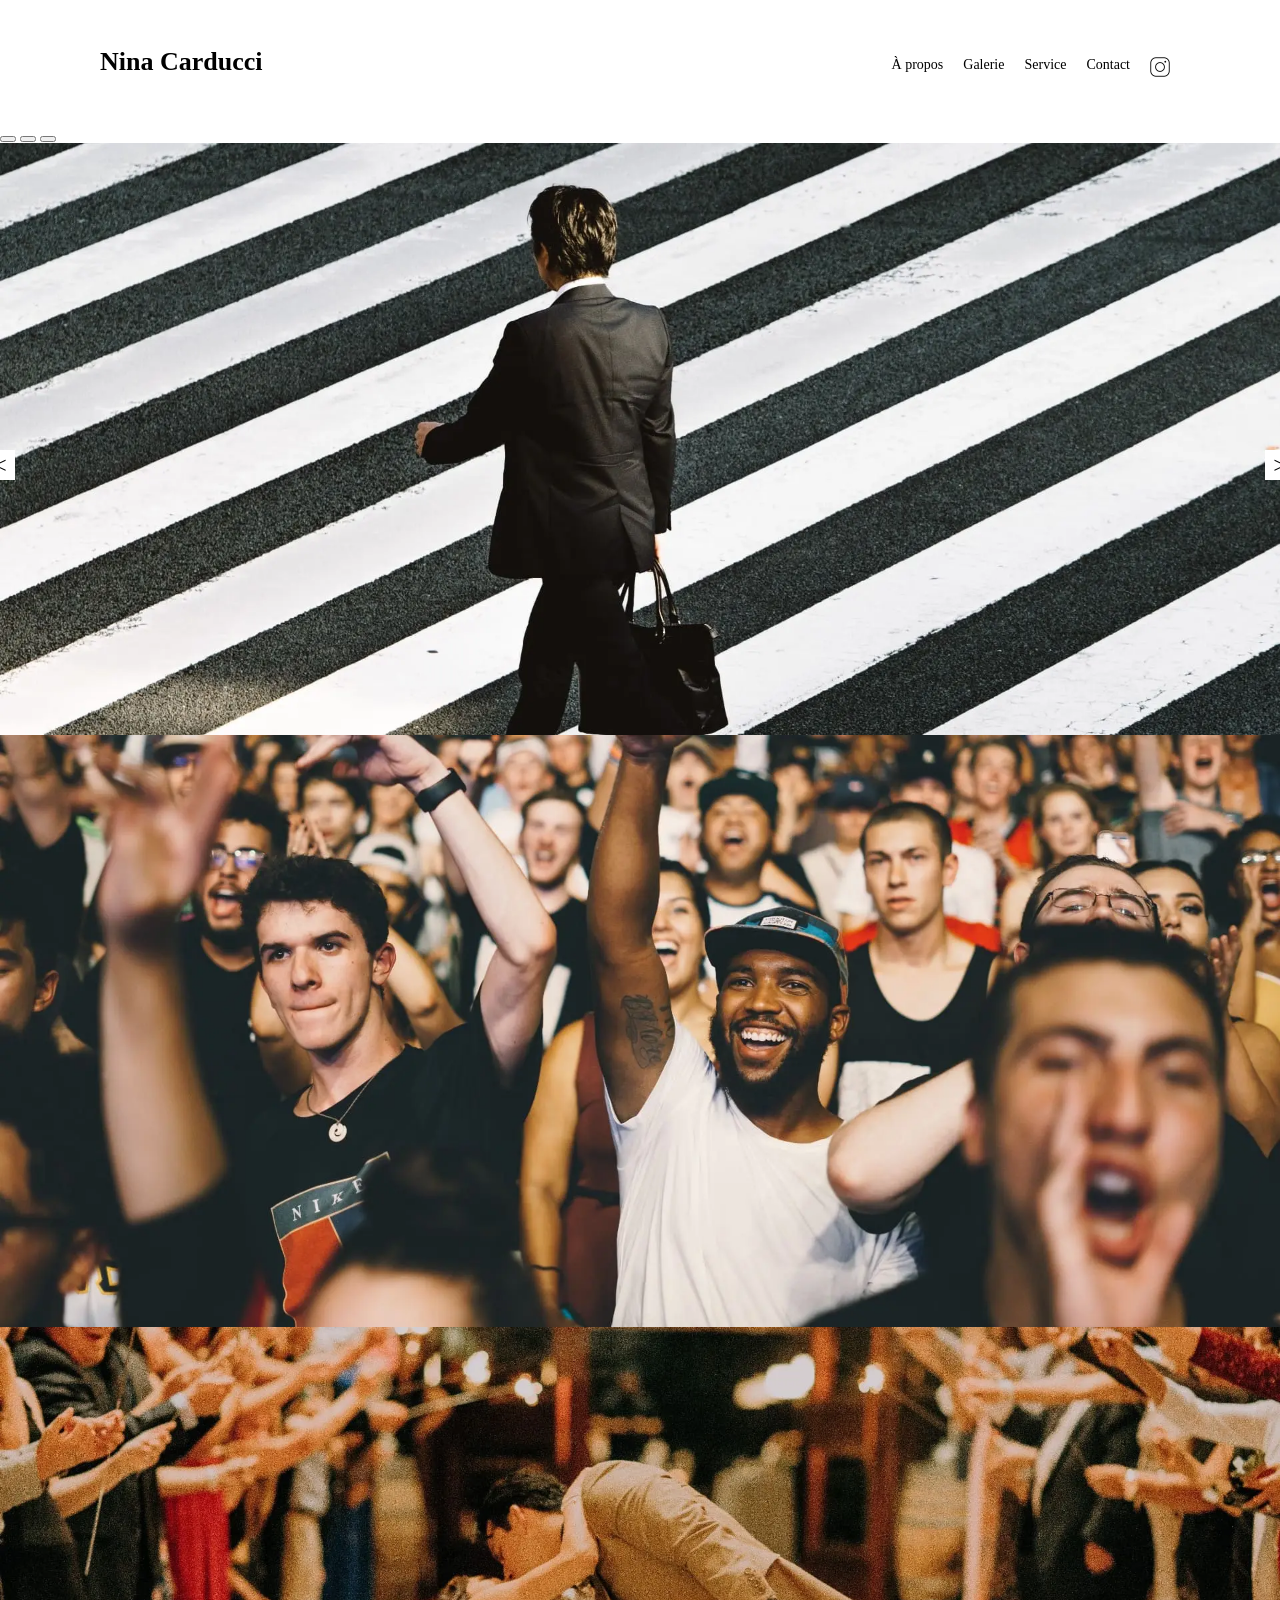
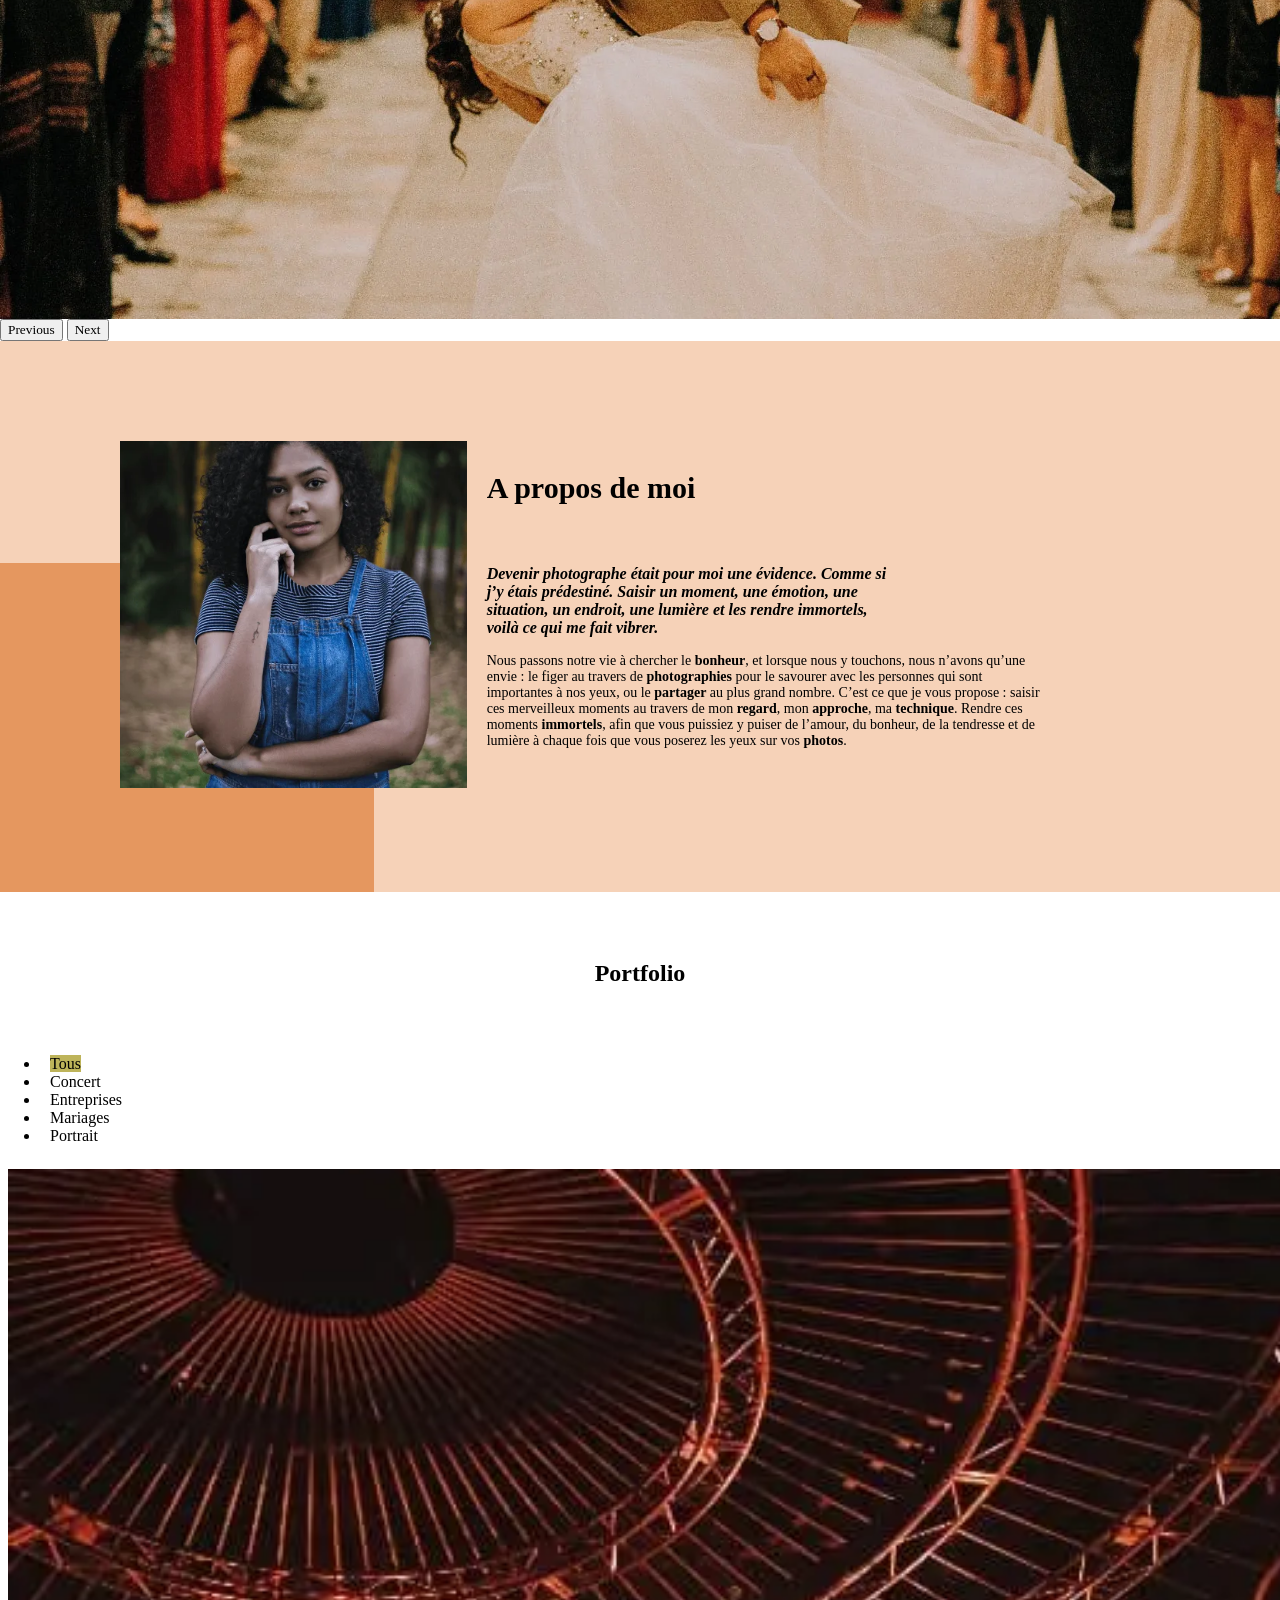
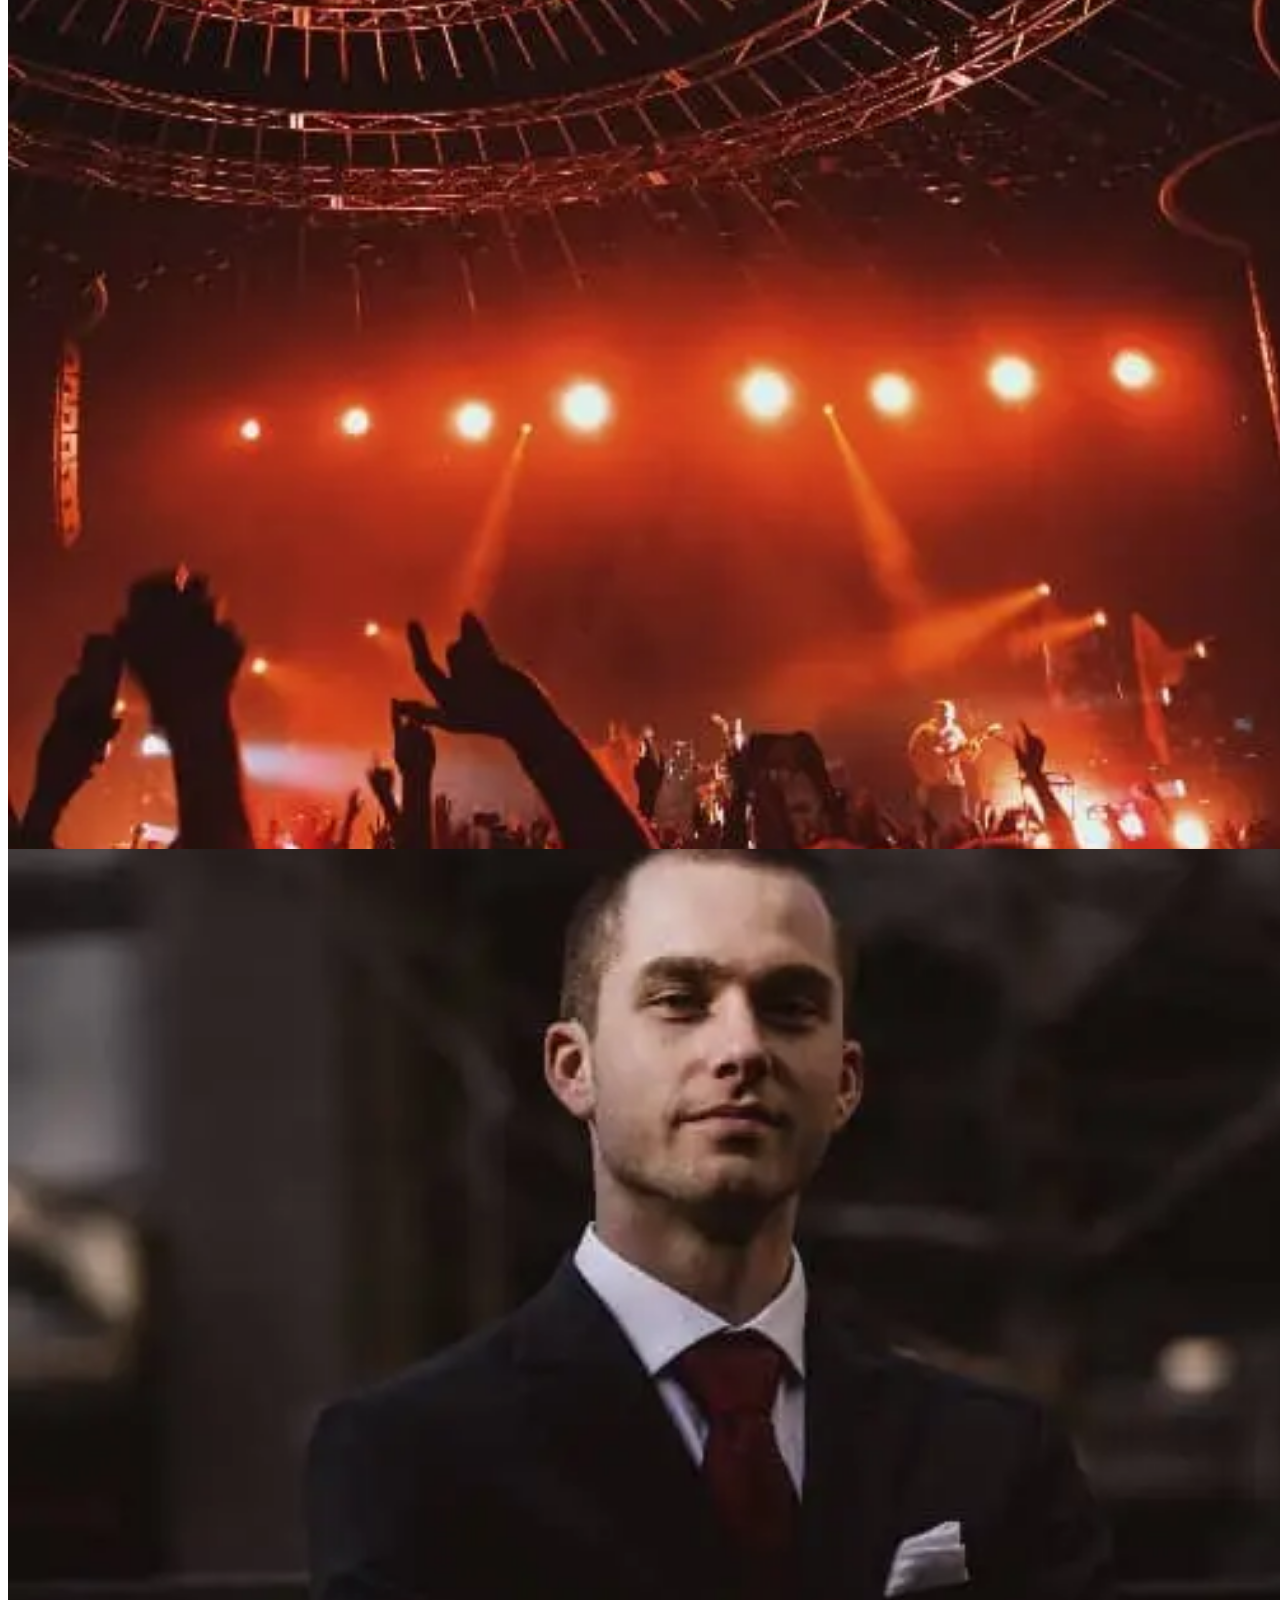
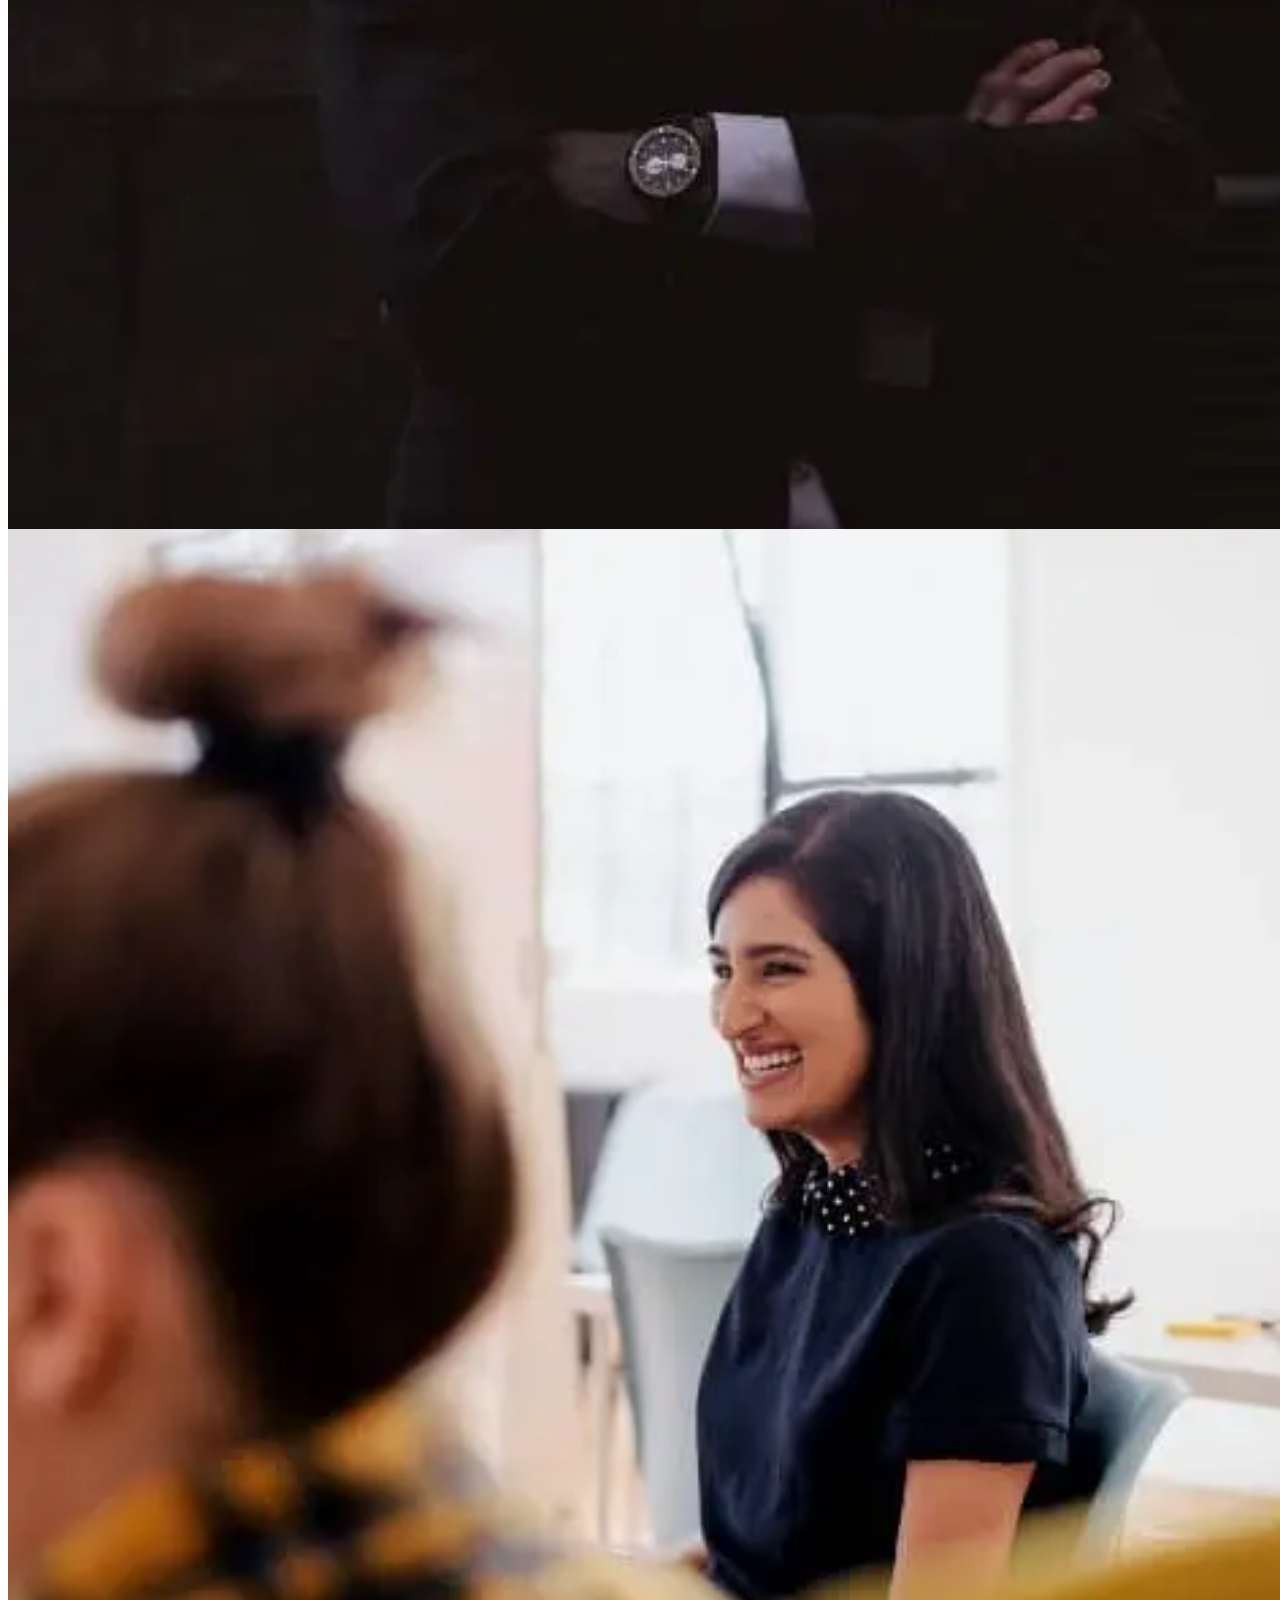
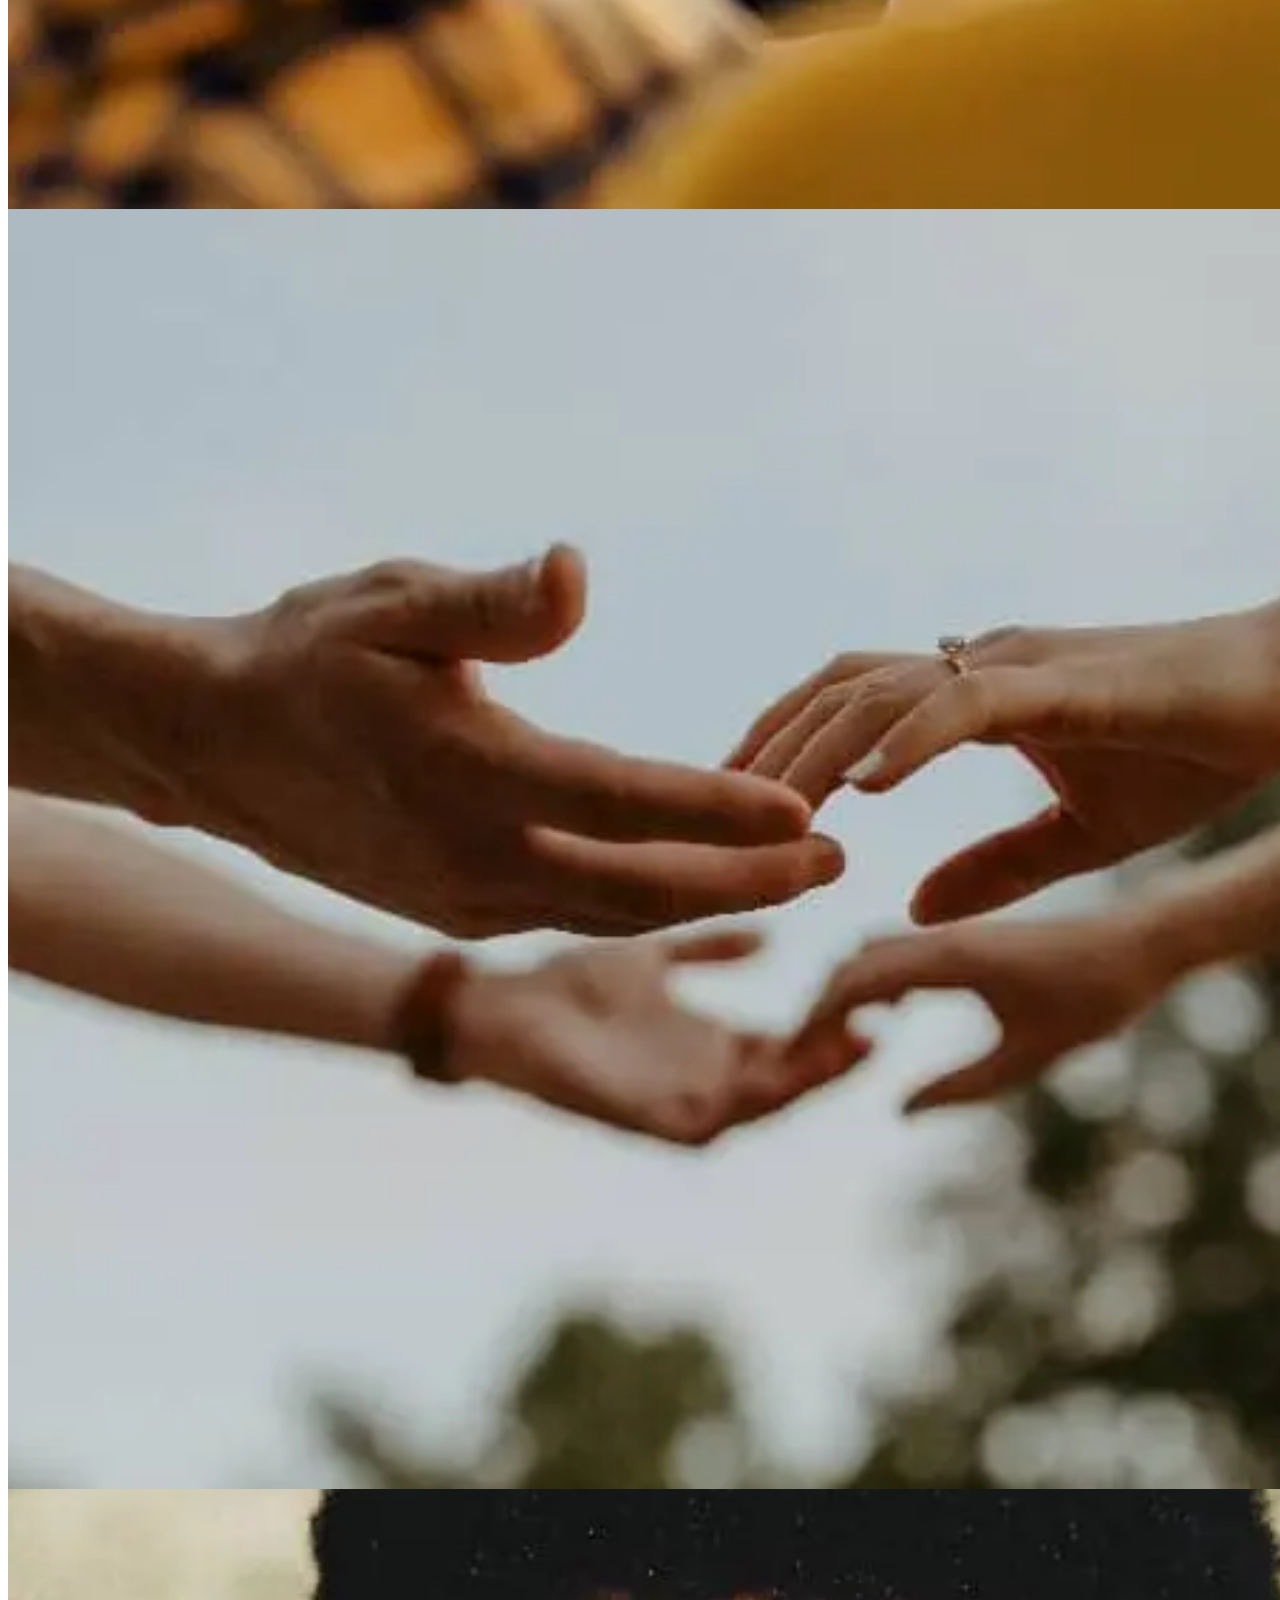
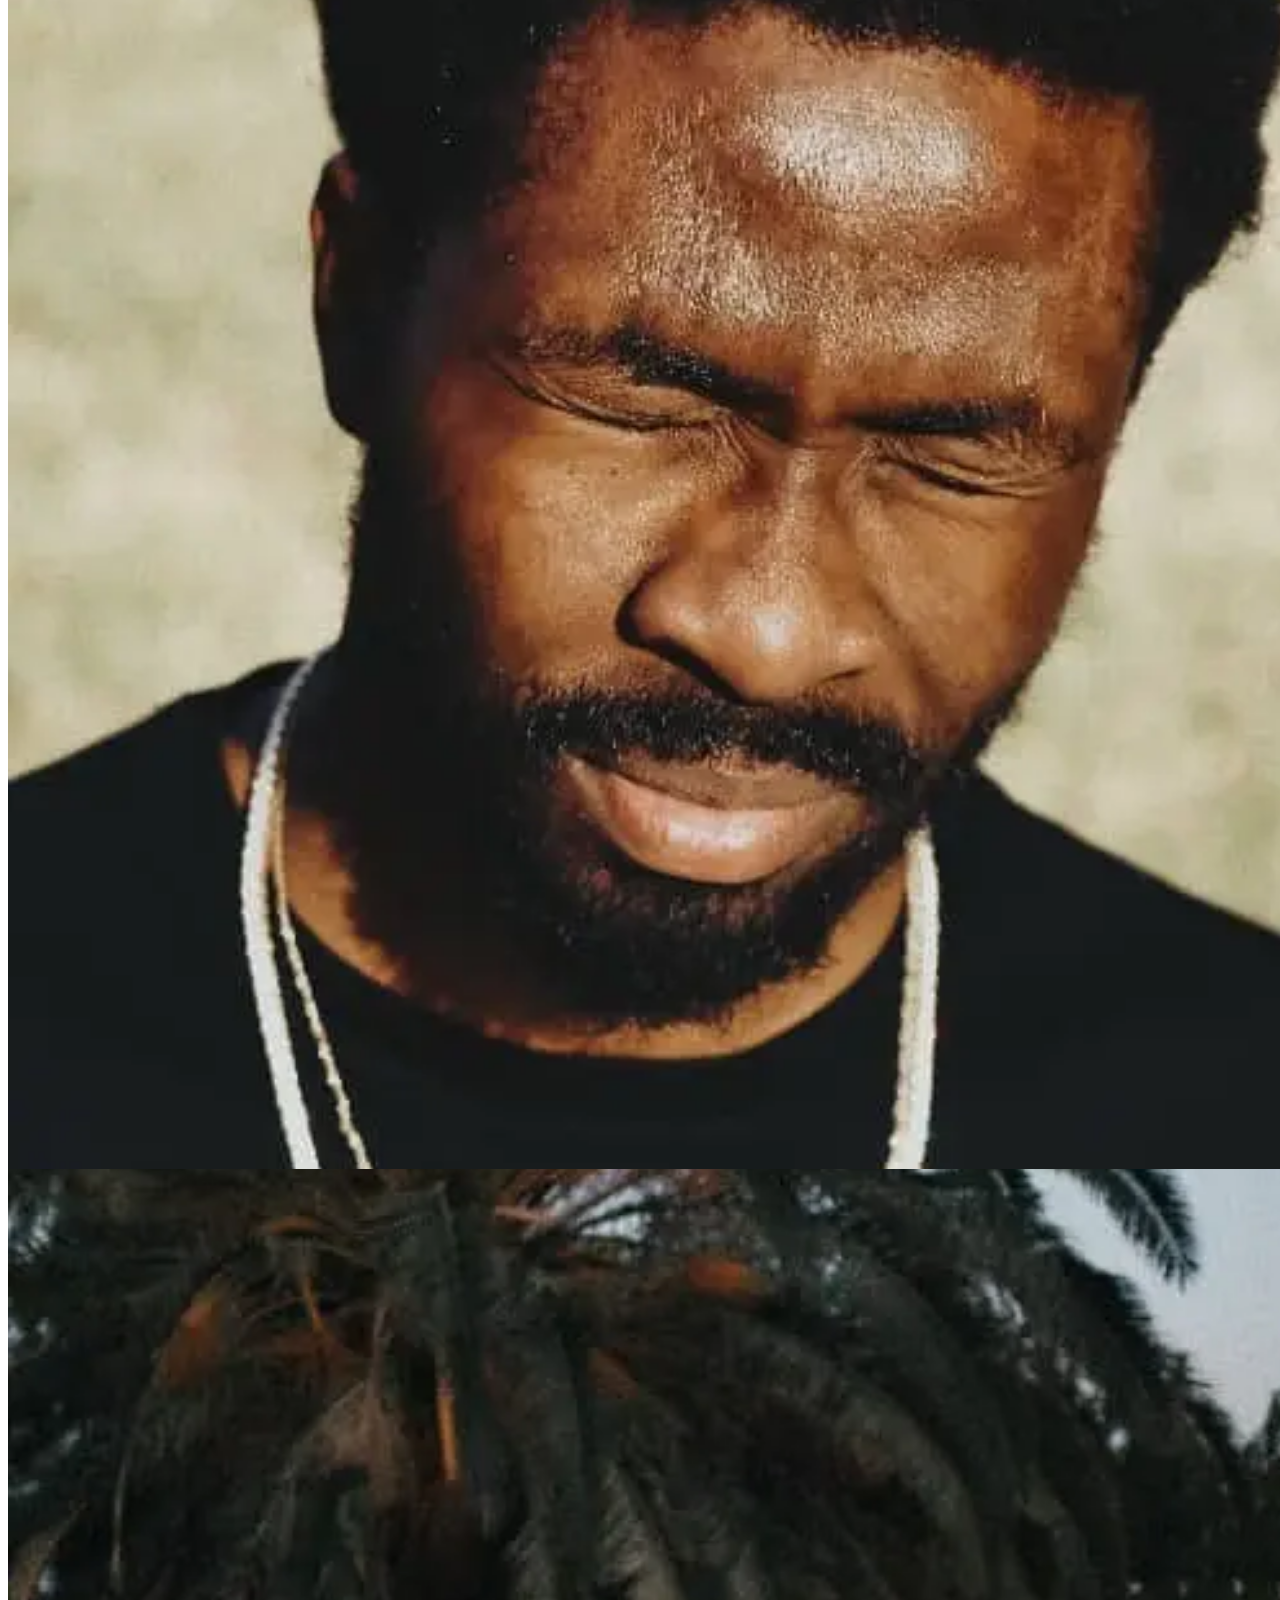
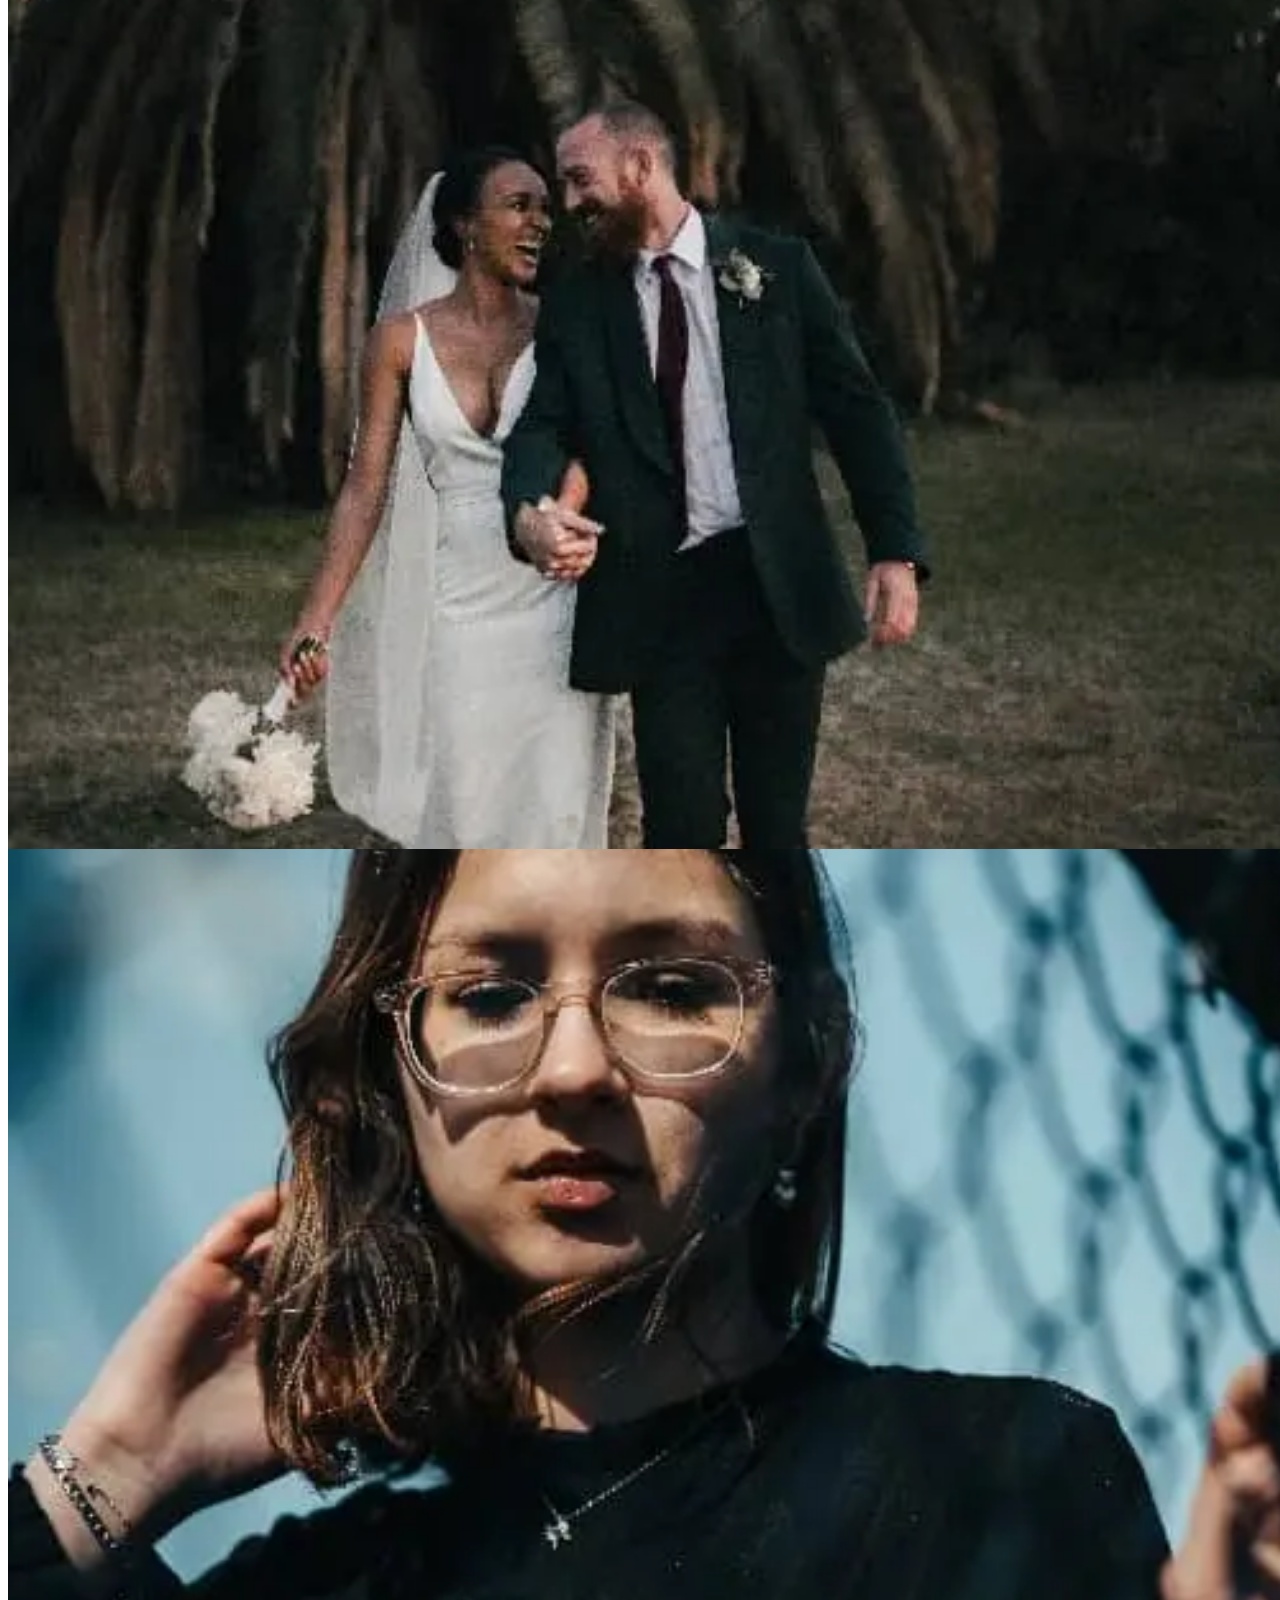
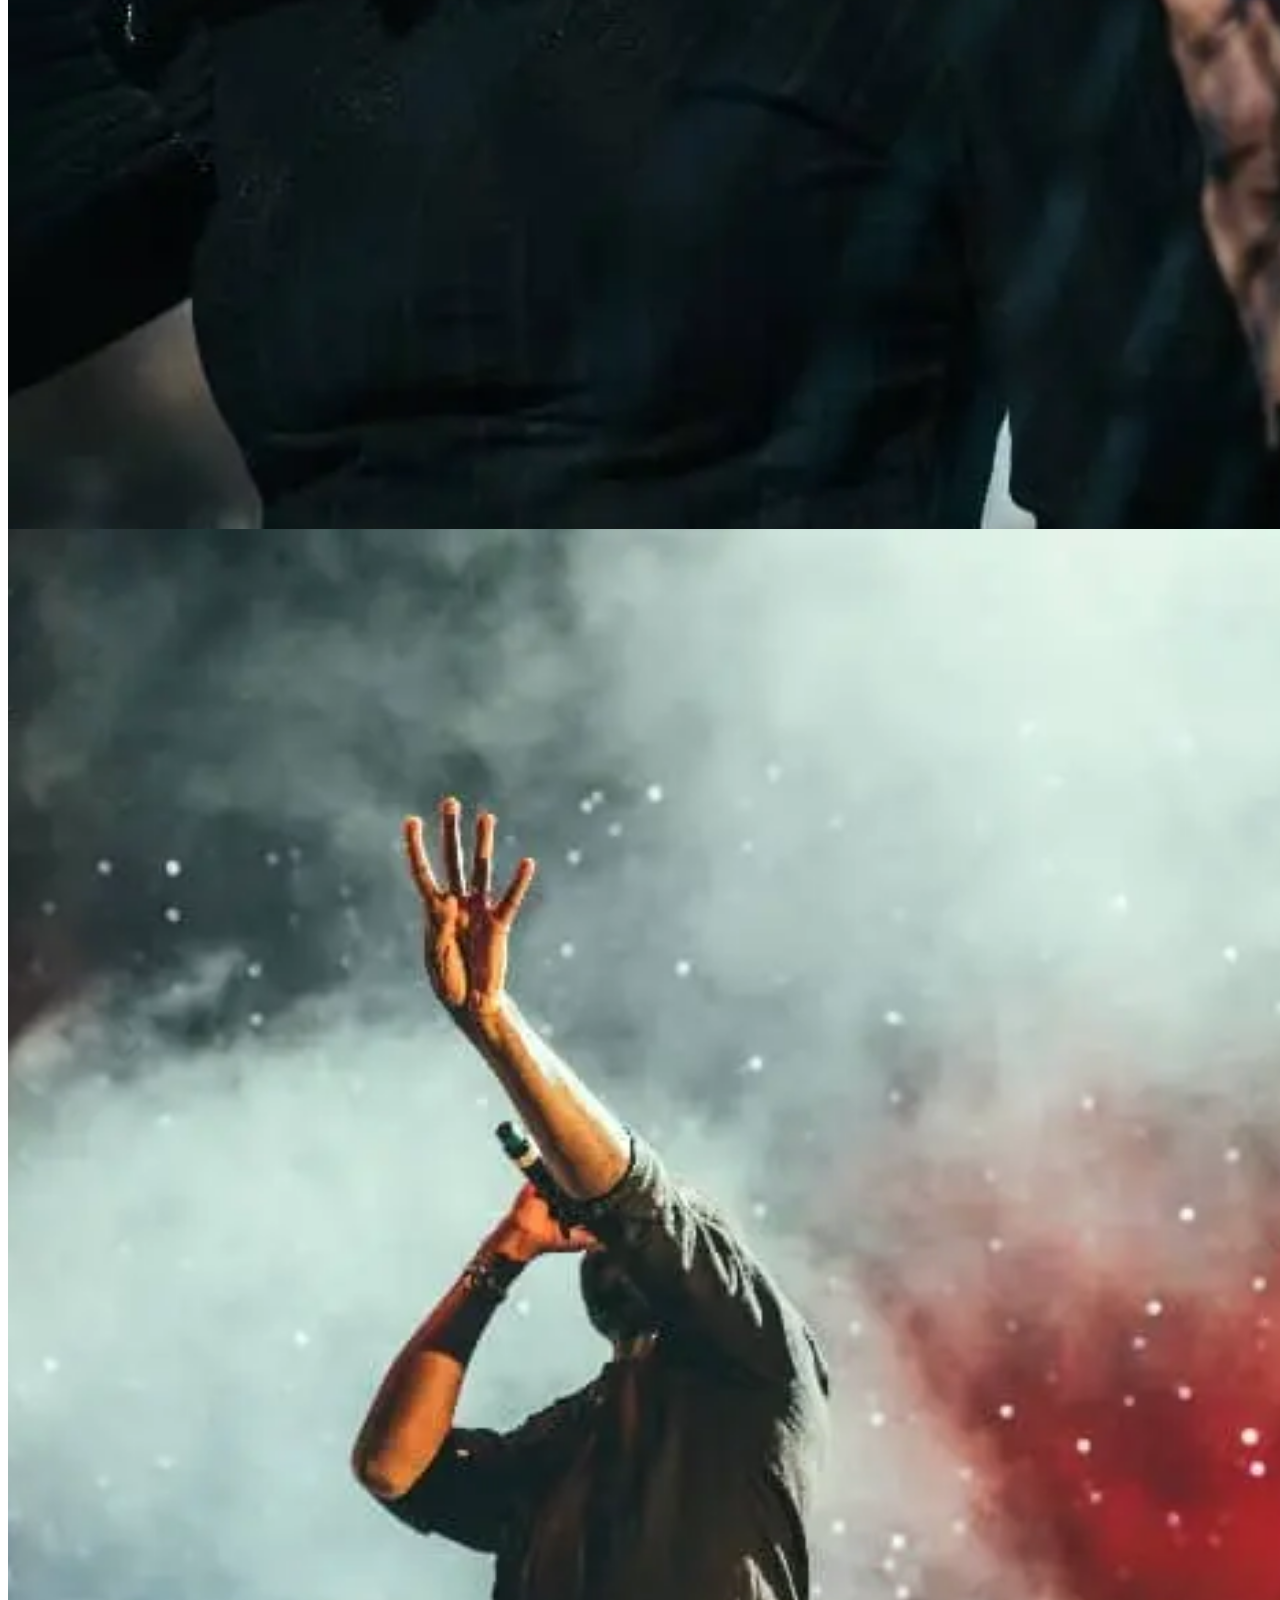
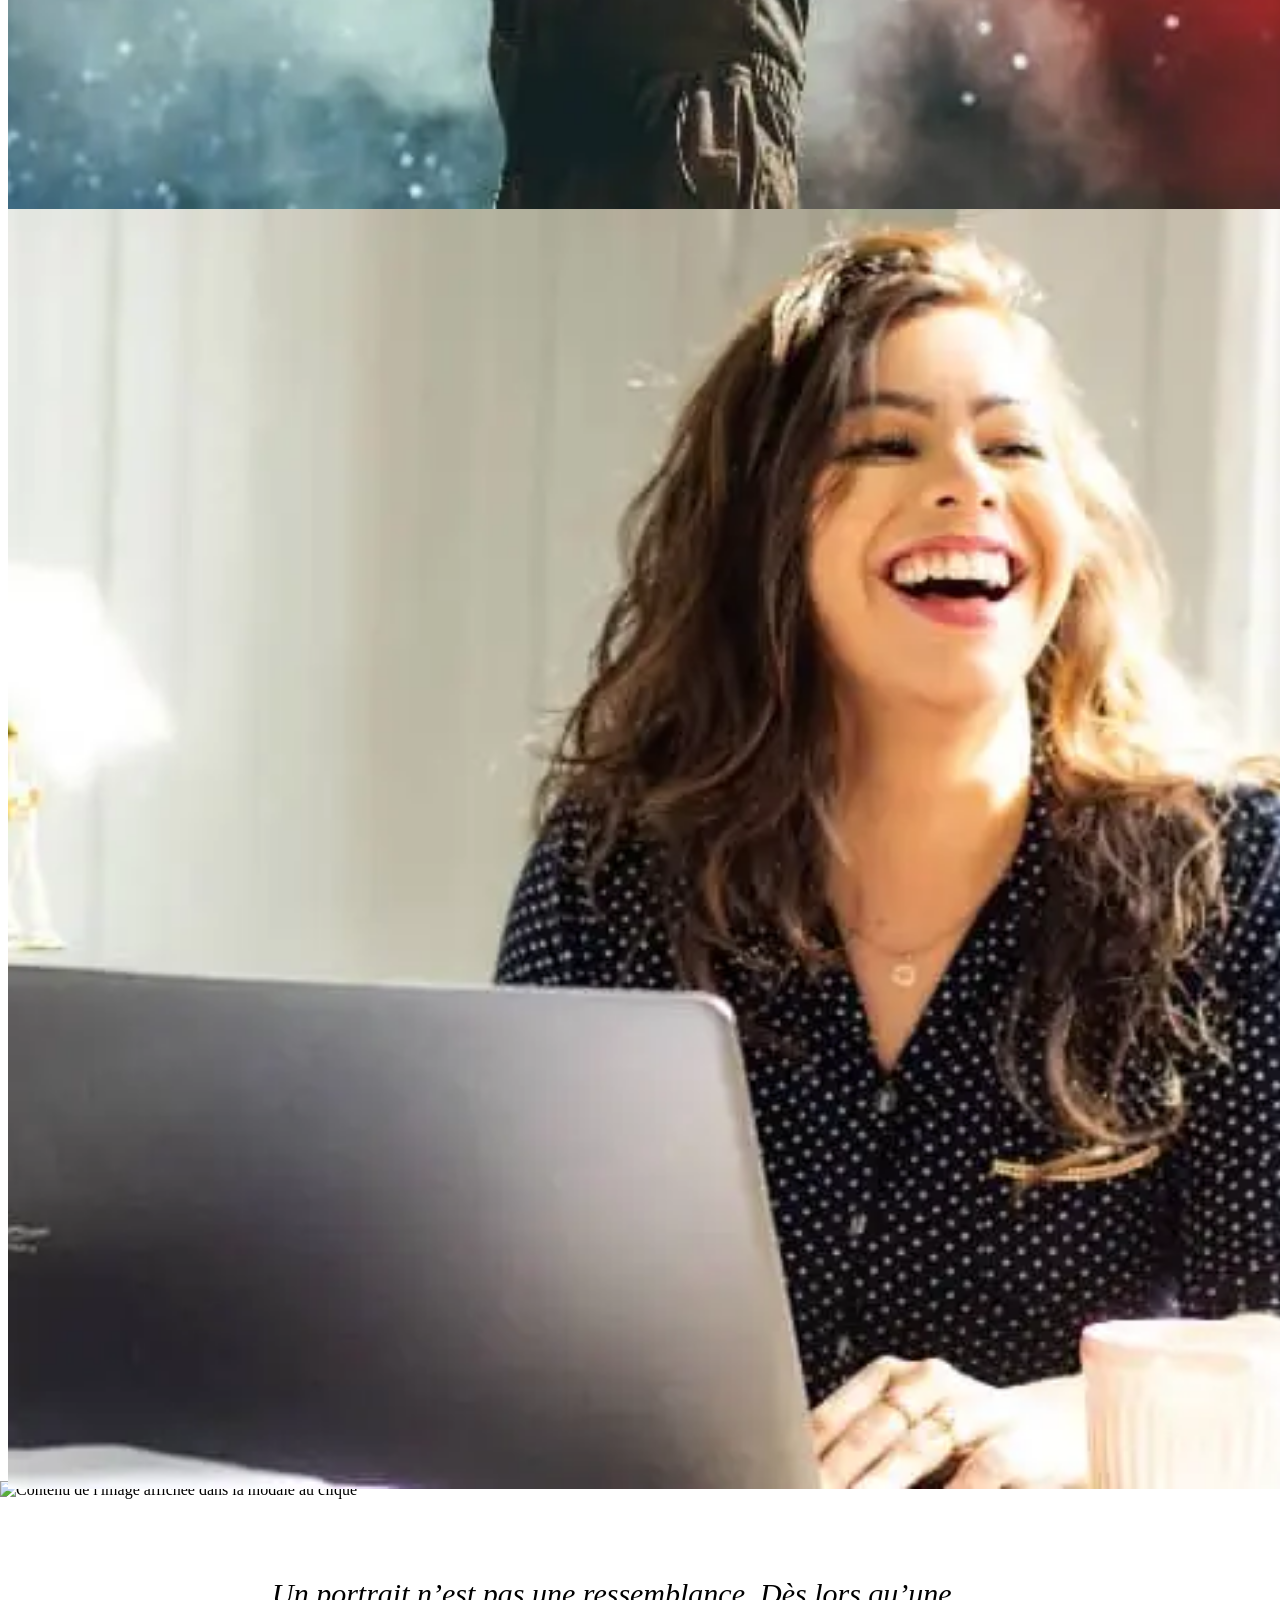
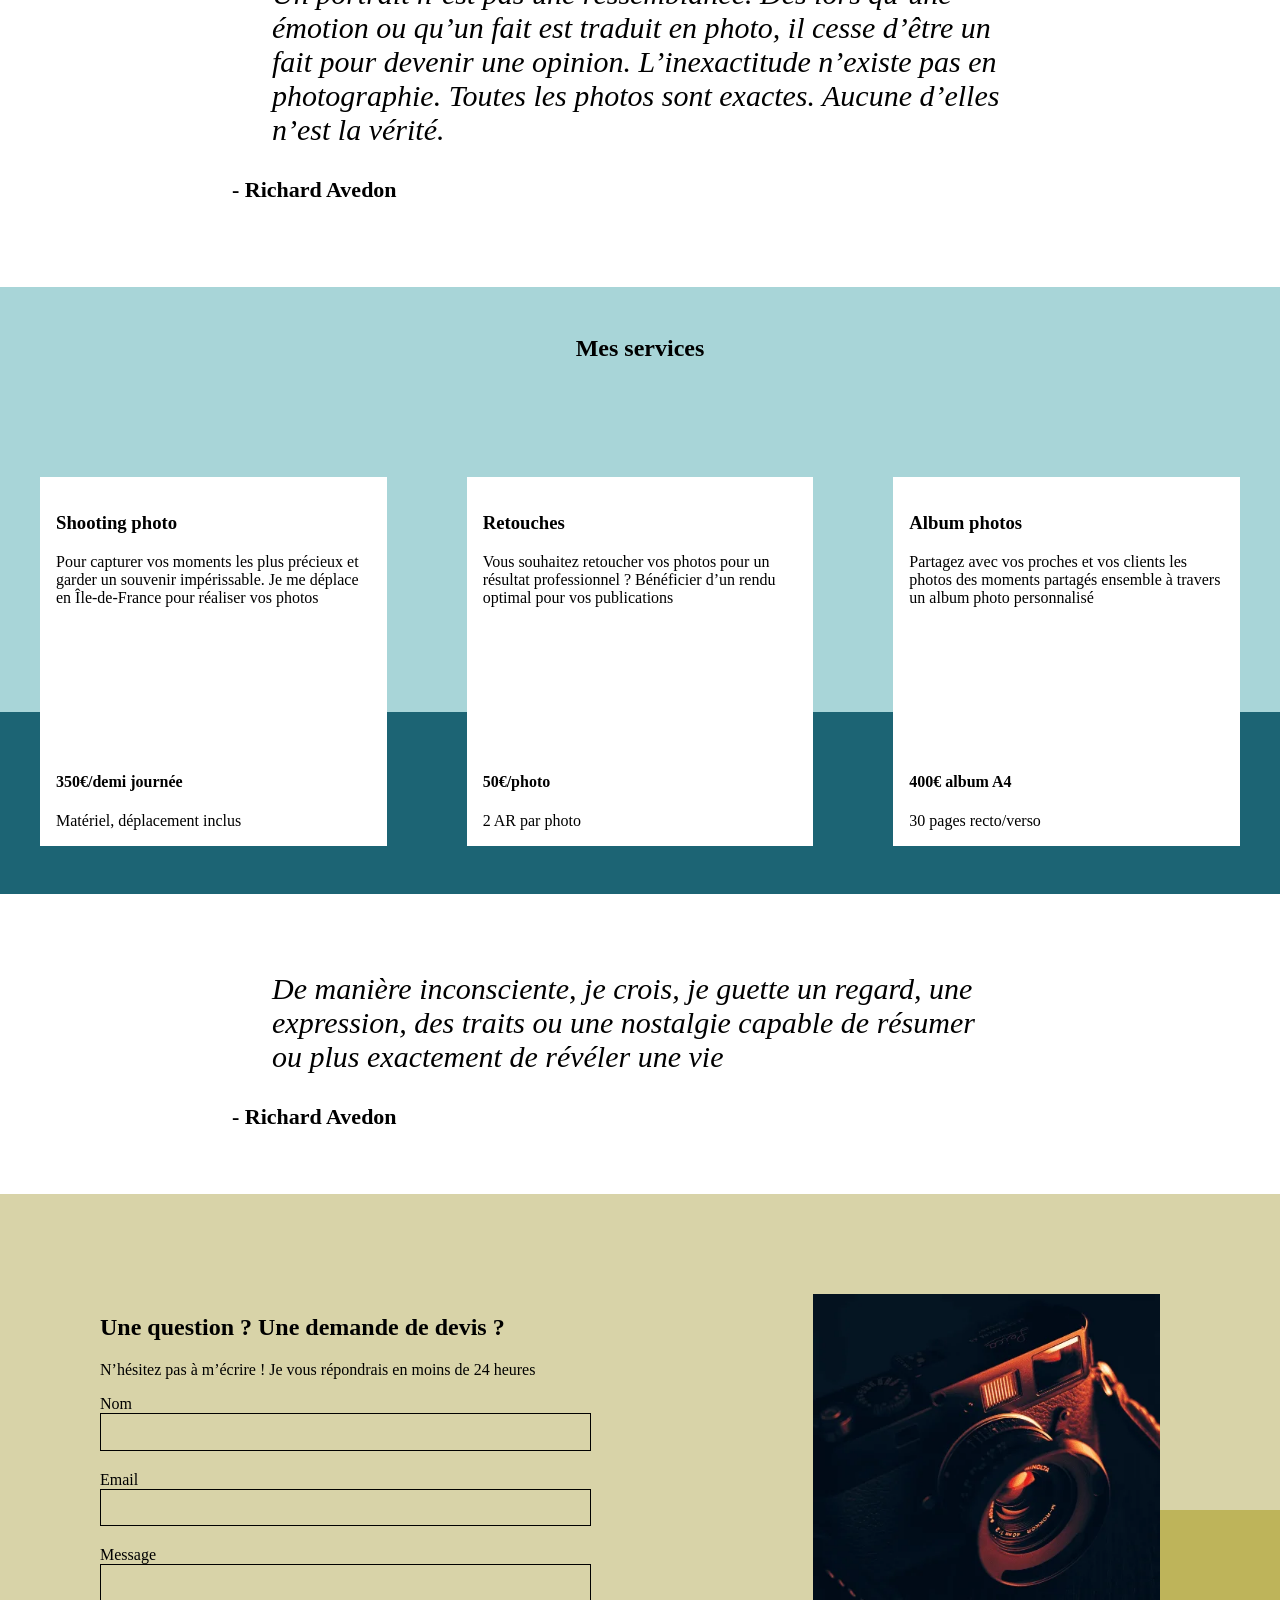
==== index.html @ 5c5fcc0a "bug rich snippet" ====
<!DOCTYPE html>
<html lang="fr">
<head>
	<meta name="viewport" content="width=device-width, initial-scale=1.0">
	<link rel="stylesheet" href="./assets/bootstrap/bootstrap.css">
	<link rel="stylesheet" href="./assets/mediaquery-1180.css">
	<link rel="stylesheet" href="./assets/mediaquery-1000.css">
	<link rel="stylesheet" href="./assets/mediaquery-650.css">
	<link rel="stylesheet" href="./assets/style.css">
	<link rel="preconnect" href="https://fonts.googleapis.com">
	<link rel="preconnect" href="https://fonts.gstatic.com" crossorigin>
	<link rel="preload" href="https://fonts.googleapis.com/css2?family=Inter&family=Spectral:ital,wght@0,400;1,300;1,400;1,800&display=swap" rel="stylesheet">
	<meta charset="UTF-8">
	<meta name="twitter:card" content="summary_large_image">
	<meta name="twitter:title" content="Nina Carducci photographe">
	<meta name="twitter:description" content="La photographie de Nina Carducci immortalisera vos meilleurs souvenirs ! Faites un shooting, un album photo personnalisé ou simplement des retouches de qualité.">
	<meta name="twitter:image" content="https://github.com/enold9/openclassrooms-projet-4/blob/master/assets/images/small-nina.webp">
	<meta name="twitter:image:alt" content="Nina Carducci">
	<meta property="og:title" content="Nina Carducci photographe">
	<meta property="og:site_name" content="Nina Carducci photographe">
	<meta property="og:type" content="article">
	<meta property="og:description" content="La photographie de Nina Carducci immortalisera vos meilleurs souvenirs ! Faites un shooting, un album photo personnalisé ou simplement des retouches de qualité.">
	<meta property="og:image" content="https://github.com/enold9/openclassrooms-projet-4/blob/master/assets/images/small-nina.webp">
	<meta property="og:url" content="https://enold9.github.io/openclassrooms-projet-4/">
	<script src="https://code.jquery.com/jquery-3.4.1.min.js" integrity="sha256-CSXorXvZcTkaix6Yvo6HppcZGetbYMGWSFlBw8HfCJo=" crossorigin="anonymous" defer></script>
	<script src="./assets/maugallery.js" defer></script>
	<script src="./assets/scripts.js" defer></script>
	<script src="./assets/bootstrap/bootstrap.bundle.js" defer></script>
	<script type="application/ld+json">{
			"@context": "http://schema.org",
			"name": "Nina Carducci",
			"image": "https://github.com/enold9/openclassrooms-projet-4/blob/master/assets/images/small-nina.webp",
			"@type": ["LocalBusiness", "Service"],
			"telephone": "05 56 67 78 89",
			"openingHours": "Mo,Tu,We,Th,Fr 10:00-19:00",
			"priceRange": "50€-400€",
			"address": {
				"@type": "PostalAddress",
				"addressCountry": "FR",
				"postalCode": "33200",
				"addressLocality": "Bordeaux",
				"streetAddress": "68 avenue Alsace-Lorraine"
			}
		}
	</script>
	<title>Photographie à Bordeaux ou en Île-de-France - Nina Carducci</title>
	<meta name="description" content="La photographie de Nina Carducci immortalisera vos meilleurs souvenirs ! Faites un shooting, un album photo personnalisé ou simplement des retouches de qualité.">
	<meta name="robots" content="index, follow">
</head>
<body>
<header>
	<div class="top-header">
		<h1 class="name">Nina Carducci</h1>
		<nav class="nav">   
			<ul>
				<li><a href="#about">À propos</a></li>
				<li><a href="#gallery">Galerie</a></li>
				<li><a href="#services">Service</a></li>
				<li><a href="#contact">Contact</a></li>
				<li><a class="social-link" href="https://www.instagram.com/ninacarducci.photo/?hl=fr" target="_blank"><img src="assets/images/instagram.png" alt="logo instagram"></a></li>
			</ul>
		</nav>
	</div>
	<div id="carouselExampleIndicators" class="carousel slide" data-bs-ride="carousel">
		<div class="carousel-indicators">
			<button type="button" data-bs-target="#carouselExampleIndicators" data-bs-slide-to="0" class="active" aria-current="true" aria-label="Slide 1"></button>
			<button type="button" data-bs-target="#carouselExampleIndicators" data-bs-slide-to="1" aria-label="Slide 2"></button>
			<button type="button" data-bs-target="#carouselExampleIndicators" data-bs-slide-to="2" aria-label="Slide 3"></button>
		</div>
		<div class="carousel-inner">
			<div class="carousel-item active">
				<img src="./assets/images/slider/small-ryoji-iwata-wUZjnOv7t0g-unsplash.webp" alt="ryoji iwata">
			</div>
			<div class="carousel-item">
				<img src="./assets/images/slider/small-nicholas-green-nPz8akkUmDI-unsplash.webp" alt="nicholas green">
			</div>
			<div class="carousel-item">
				<img src="./assets/images/slider/small-edward-cisneros-3_h6-1NPDGw-unsplash.webp" alt="edward cisneros">
			</div>
		</div>
		<button class="carousel-control-prev" type="button" data-bs-target="#carouselExampleIndicators" data-bs-slide="prev">
			<span class="carousel-control-prev-icon" aria-hidden="true"></span>
			<span class="visually-hidden">Previous</span>
		</button>
		<button class="carousel-control-next" type="button" data-bs-target="#carouselExampleIndicators" data-bs-slide="next">
			<span class="carousel-control-next-icon" aria-hidden="true"></span>
			<span class="visually-hidden">Next</span>
		</button>
	</div>
</header>
<section id="about">
	<div class="picture left">
		<img src="./assets/images/small-nina.webp" alt="nina carducci">
	</div>
	<div id="about-me">
		<h2 class="about-me__title">A propos de moi</h2>
		<p class="about-me__introduction">Devenir photographe était pour moi une évidence. Comme si j’y étais prédestiné. Saisir un moment, une émotion, une situation, un endroit, une lumière et les rendre immortels, voilà ce qui me fait vibrer.</p>
		<p>Nous passons notre vie à chercher le <strong>bonheur</strong>, et lorsque nous y touchons, nous n’avons qu’une envie : le figer au travers de <strong>photographies</strong> pour le savourer avec les personnes qui sont importantes à nos yeux, ou le <strong>partager</strong> au plus grand nombre.
			C’est ce que je vous propose : saisir ces merveilleux moments au travers de mon <strong>regard</strong>, mon <strong>approche</strong>, ma <strong>technique</strong>. Rendre ces moments <strong>immortels</strong>, afin que vous puissiez y puiser de l’amour, du bonheur, de la tendresse et de lumière à chaque fois que vous poserez les yeux sur vos <strong>photos</strong>.</p>
	</div>
</section>
<section id="gallery">
	<h2 class="title">Portfolio</h2>
	<div class="container py-3">
		<div class="gallery" style="display: none">
			<img data-gallery-tag="Concert" class="gallery-item" alt="aaron paul" src="./assets/images/gallery/concerts/small-aaron-paul-wnX-fXzB6Cw-unsplash.webp">
			<img data-gallery-tag="Entreprises" class="gallery-item" alt="ali morshedlou" src="./assets/images/gallery/entreprise/small-ali-morshedlou-WMD64tMfc4k-unsplash.webp">
			<img data-gallery-tag="Entreprises" class="gallery-item" alt="jason goodman" src="./assets/images/gallery/entreprise/small-jason-goodman-tHO1_OuKbg0-unsplash.webp">
			<img data-gallery-tag="Mariages" class="gallery-item" alt="hannah busing" src="./assets/images/gallery/mariage/small-hannah-busing-RvF2R_qMpRk-unsplash.webp">
			<img data-gallery-tag="Portrait" class="gallery-item" alt="ade tunji" src="./assets/images/gallery/portraits/small-ade-tunji-rVkhWWZFAtQ-unsplash.webp">
			<img data-gallery-tag="Mariages" class="gallery-item" alt="jakob owens" src="./assets/images/gallery/mariage/small-jakob-owens-SiniLJkXhMc-unsplash.webp">
			<img data-gallery-tag="Portrait" class="gallery-item" alt="nino van prattenburg" src="./assets/images/gallery/portraits/small-nino-van-prattenburg--443cl1uR_8-unsplash.webp">
			<img data-gallery-tag="Concert" class="gallery-item" alt="austin neill" src="./assets/images/gallery/concerts/small-austin-neill-hgO1wFPXl3I-unsplash.webp">
			<img data-gallery-tag="Entreprises" class="gallery-item" alt="mateus campos felipe" src="./assets/images/gallery/entreprise/small-mateus-campos-felipe-Fsgzm8N0hIY-unsplash.webp">
		</div>
	</div>
	<div class="quote">
		<figure>
			<blockquote>
				<p class="quote__text">Un portrait n’est pas une ressemblance. Dès lors qu’une émotion ou qu’un fait est traduit en photo, il cesse d’être un fait pour devenir une opinion. L’inexactitude n’existe pas en photographie. Toutes les photos sont exactes. Aucune d’elles n’est la vérité.</p>
			</blockquote>
			<figcaption class="quote__author">- Richard Avedon</figcaption>
		</figure>
	</div>
</section>
<section class="Services">
	<div id="services">
		<h2 class="title">Mes services</h2>
		<div class="container">
			<figure class="service">
				<div class="service__description">
					<h3>Shooting photo</h3>
					<p>Pour capturer vos moments les plus précieux et garder un souvenir impérissable. Je me déplace en Île-de-France pour réaliser vos photos</p>
				</div>
				<div class="service__price">
					<h4>350€/demi journée</h4>
					<span>Matériel, déplacement inclus</span>
				</div>

			</figure>
			<figure class="service">
				<div class="service__description">
					<h3>Retouches</h3>
					<p>Vous souhaitez retoucher vos photos pour un résultat professionnel ? Bénéficier d’un rendu optimal pour vos publications</p>
				</div>
				<div class="service__price">
					<h4>50€/photo</h4>
					<span>2 AR par photo</span>
				</div>
			</figure>
			<figure class="service">
				<div class="service__description">
					<h3>Album photos</h3>
					<p>Partagez avec vos proches et vos clients les photos des moments partagés ensemble à travers un album photo personnalisé</p>
				</div>
				<div class="service__price">
					<h4>400€ album A4</h4>
					<span>30 pages recto/verso</span>
				</div>
			</figure>
		</div>
	</div>
	<div class="quote">
		<figure>
			<blockquote>
				<p class="quote__text">De manière inconsciente, je crois, je guette un regard, une expression, des traits ou une nostalgie capable de résumer ou plus exactement de révéler une vie</p>
			</blockquote>
			<figcaption class="quote__author">- Richard Avedon</figcaption>
		</figure>
	</div>
</section>
<footer id="contact">
	<div class="container">
		<div class="form-container">
			<h2>Une question ? Une demande de devis ?</h2>
			<p> N’hésitez pas à m’écrire ! Je vous répondrais en moins de 24 heures</p>
			<form action="#" method="post">
				<label for="nom">Nom</label>
				<input type="text" name="nom" id="nom">
				<label for="email">Email</label>
				<input type="email" name="email" id="email">
				<label for="message">Message</label>
				<textarea name="message" id="message" cols="30" rows="10"></textarea>
				<input type="submit" value="Envoyer">
			</form>
		</div>
		<div class="picture right">
			<img src="./assets/images/small-camera.webp" alt="camera">
		</div>
	</div>
</div>
</footer>
</body>
</html>
---- assets/mediaquery-1180.css ----
@media all and (max-width: 1180px) {
	.picture {
		flex : 2;
	}
	#about, #contact .container {
		align-items: center;
	}
	.about-me__title {
		margin-top: 0;
		margin-bottom: 1em;
	}
	#about-me p {
		width: 100%;
	}
}
---- assets/mediaquery-1000.css ----
@media all and (max-width: 1000px) {
	#about{
		flex-direction: column;

	}
	.picture {
		width: 50%;
	}
	.picture.left::before {
		width: 100%;
		height: 30%;
		position: absolute;
		bottom: auto;
		top: 0;
		left: 0;
		z-index: -1;
	}
	.about-me__title{
		text-align: center;
		margin-top: 1em;
	}
	#services .container {
		flex-direction: column;
	}
	.service {
		width: 100%;
		max-width: 100%;
		height: auto;
		margin: 2em 0
	}
	.service__description{
		margin-bottom: 1em;
	}

	#services .container::before{
		width: 30%;
		height: 100%;
		bottom: 0;
		right: 0;
		left: auto;
		z-index: 0;
	}

	#contact .container {
		flex-direction: column;
	}
	#contact .picture.right {
		margin-top: 1em;
	}
	.picture.right::before {
		width: 100%;
		height: 30%;
		position: absolute;
		bottom: 0;
		right: 0;
		z-index: -1;
	}
}
---- assets/mediaquery-650.css ----
@media all and (max-width: 650px) {
	.top-header {
		flex-direction: column;
		padding-inline: 0;
	}
	.top-header .nav, .top-header .nav ul {
		width: 100%;
		padding: 0 0 0 0;
	}
	.top-header .nav li {
		flex: 1;
		padding-block: 1em;
		text-align: center;
	}
	.picture.left::before, .picture.right::before {
		height: 150px;
	}
	#services .container {
		align-items: center;
	}
	.service {
		max-width: 90%;
	}
	#about, #contact {
		padding-inline: 2em;
		padding-block: 2em;
	}
	form {
		width: 100%;
	}
	.picture {
		width: 80%;
	}
}
---- assets/style.css ----
body {
	max-width: 1920px;
	margin: auto;
}
* {
	font-family: 'Inter';
	font-style: normal;
}
.top-header {
	background-color: white;
	position: sticky;
	top:0;
	z-index: 1000;
	display: flex;
	justify-content: space-between;
	padding-inline: 100px;
	padding-block: 30px;
	align-items: center;
}

.top-header .name {
	font-size: 26px;
}

.nav ul {
	display: flex;
	list-style-type: none;
	font-size: 14px;
	margin-bottom: 0;
}

.nav li {
	padding-inline: 10px;
}

.nav a {
	text-decoration: none;
	color: #000
}

.social-link img {
	width: 20px;
}

.carousel-item img {
	width: 100%;
	display: block;
}

#about {
	display: flex;
	background-color: #F6D2B8;
	padding-inline: 100px;
	padding-block: 100px;
	position: relative;
}

.picture.left::before {
	content: ' ';
	background-color: #E5975F;
	width: 374px;
	height: 329px;
	position: absolute;
	bottom: 0;
	left: 0;
	z-index: -1;
}

.picture {
	flex: 1;
	margin: 0 20px;
	z-index: 0;
}

.picture img {
	width: 100%;
	aspect-ratio: 1/1;
}
#about-me {
	flex: 2
}
.about-me__title {
	margin-top: 1em;
	margin-bottom: 60px;
	font-size: 30px;
}
#about-me p {
	width: 80%;
	font-size: 14px;
}
#about-me .about-me__introduction {
	font-family: 'Spectral';
	font-weight: 800;
	font-style: italic;
	width: 60%;
	font-size: 1rem;
}
.title{
	text-align: center;
	padding-block: 2em;
}
.gallery .nav {
	justify-content: center;
}
.nav-pills .nav-link.active, .nav-pills .show > .nav-link {
	color: black; /* si c'est en blanc ça enlève de l'accessibilité */
	background-color: #BEB45A; 
	border-radius:0;
}
.nav-pills .nav-link {
	color: #000
}
.item-column {
	position: relative;
	margin-bottom: 0 !important;
	padding: 0;
}
.item-column::after{
	content: "";
	display: block;
	padding-bottom: 100%;

}
.gallery-item {
	position: absolute;
	width: 100%;
	height: 100%;
	object-fit: cover;
	padding: .5em;
}
.mg-prev, .mg-next {
	width: 30px;
	height: 30px;
	border-radius: 00%;
	justify-content: center;
	align-items: center;
	display: flex;
	font-size: 24px;
}

.quote {
	font-family: 'Spectral';
	font-style: italic;
	width: 70%;
	margin: auto;
	padding-block: 3em;
}
.quote__text {
	font-family: Spectral;
	font-style: italic;
	font-weight: 300;
	font-size: 30px;

}
.quote__author {
	font-family: Spectral;
	font-weight: 800;
	font-size: 22px;
}

#services {
	margin: auto;
	background-color: #A8D5D8 ;
	position: relative;
}
#services .container::before{
	content: ' ';
	background-color: #1C6474;
	position: absolute;
	width: 100%;
	height: 30%;
	bottom: 0;
	left: 0;
	z-index: 0;
}

#services .container {
	justify-content: space-between;
	display: flex;
	padding : 2em 0;

}

.service {
	background-color: white;
	max-width: 390px;
	width: 30%;
	height: 337px;
	padding: 1em;
	display: flex;
	flex-direction: column;
	justify-content: space-between;
	z-index: 1;
}

#contact {
	margin: auto;
	background-color: #D8D3A8 ;
	position: relative;
	padding-inline: 100px;
	padding-block: 100px;
}

#contact .container {
	display: flex;
}
.picture.right::before {
	content: ' ';
	background-color: #BEB45A;
	width: 374px;
	height: 329px;
	position: absolute;
	bottom: 0;
	right: 0;
	z-index: -1;
}
.form-container {
	flex : 2;

}
form {
	display: flex;
	flex-direction: column;
	width: 70%;
	align-items: flex-start;
}

form input {
	width: 100%;
	background-color: transparent;
	border: solid 1px;
	height: 2.5em;
	margin-bottom: 20px;
}

form textarea {
	width: 100%;
	background-color: transparent;
	border: solid 1px;
	height: 5em;
	line-height: 2.5em;
	font-size: 1.2em;
	margin-bottom: 20px;
}
input[type="submit"] {
	background-color: #BEB45A;
	padding: .5em 1em
}
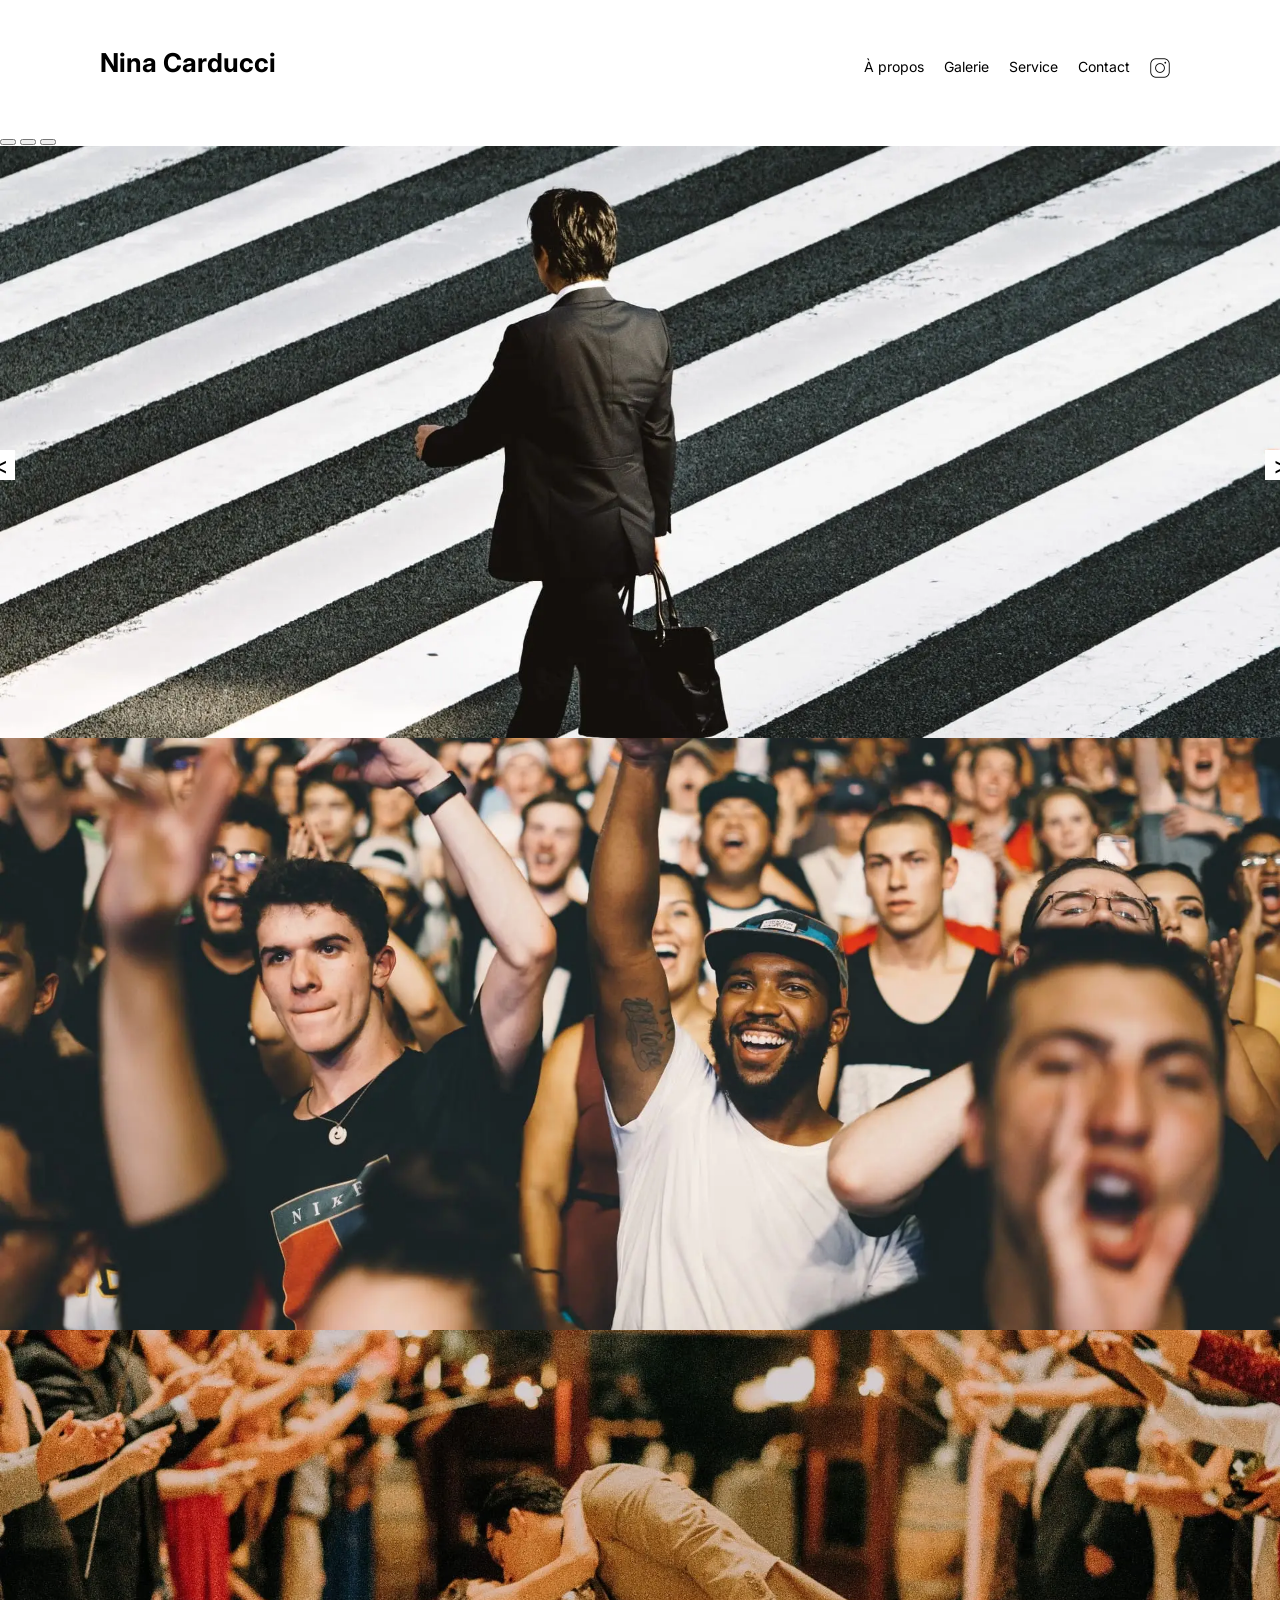
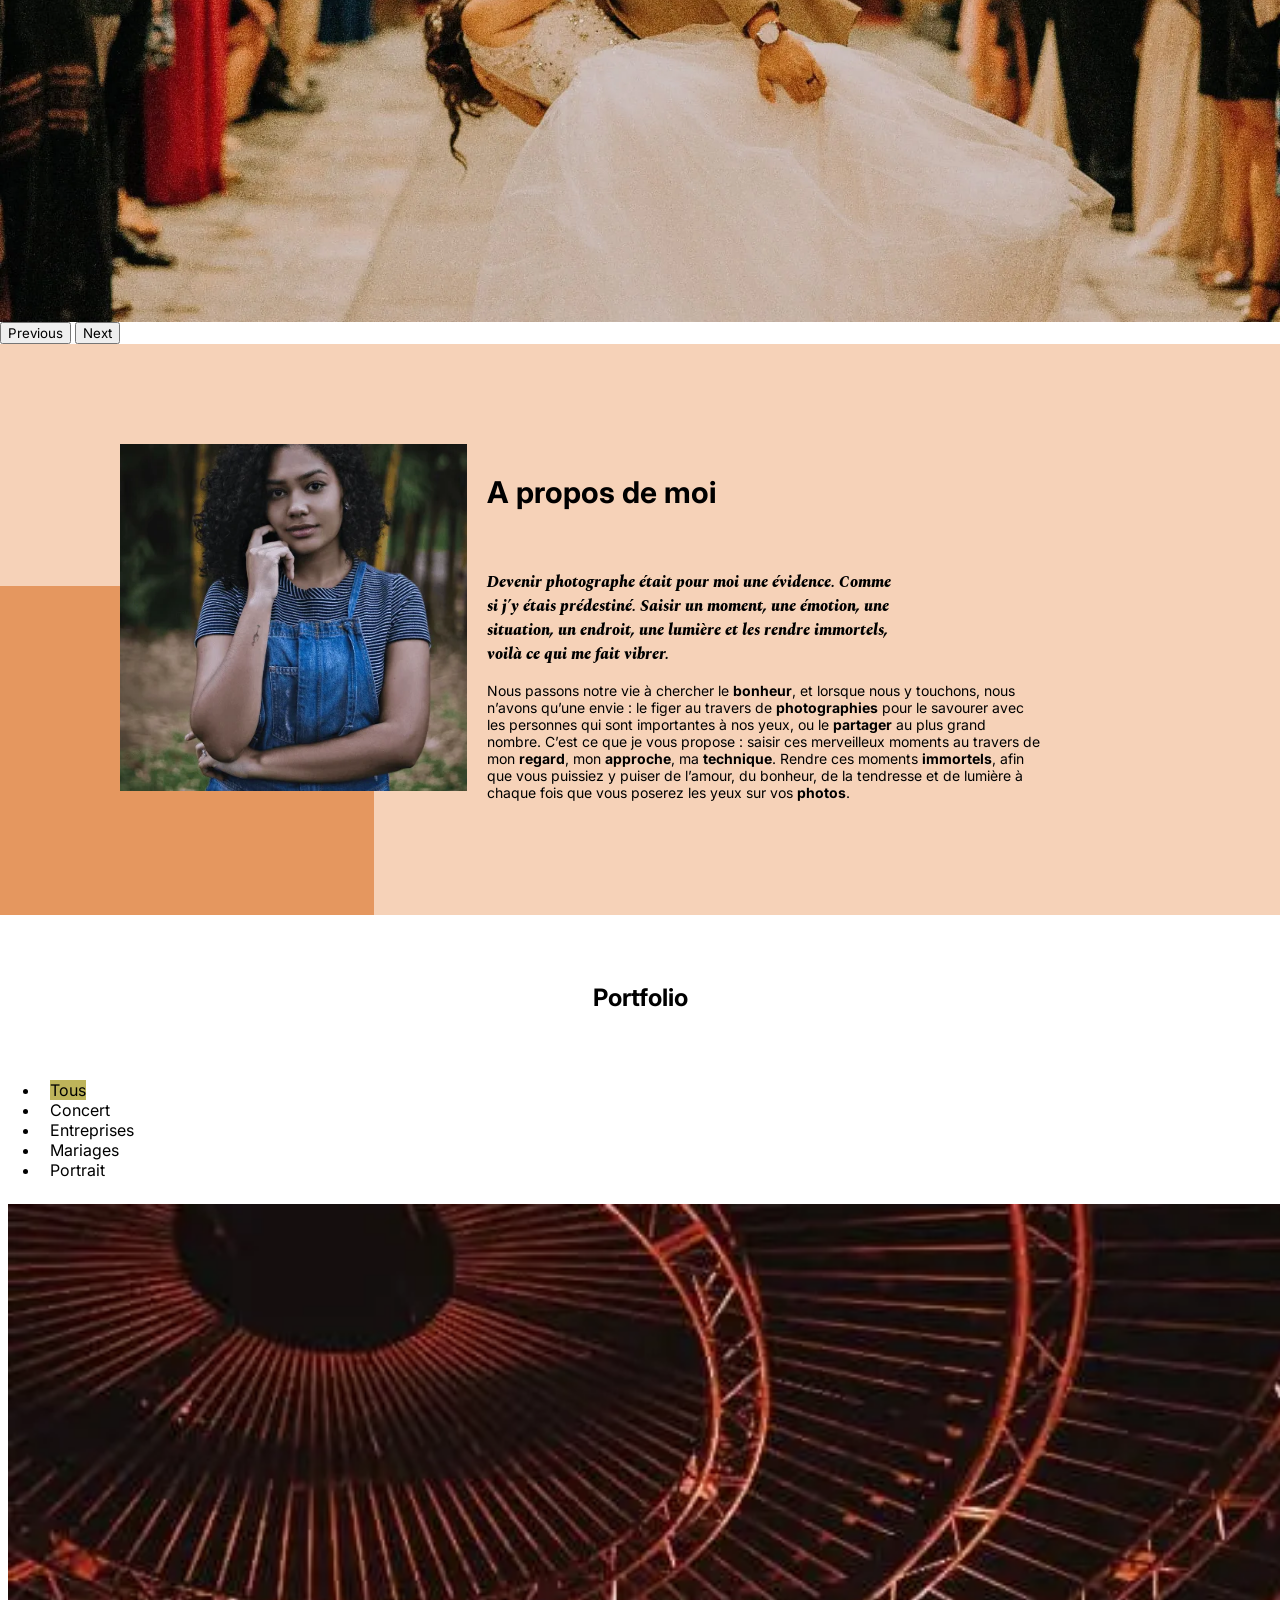
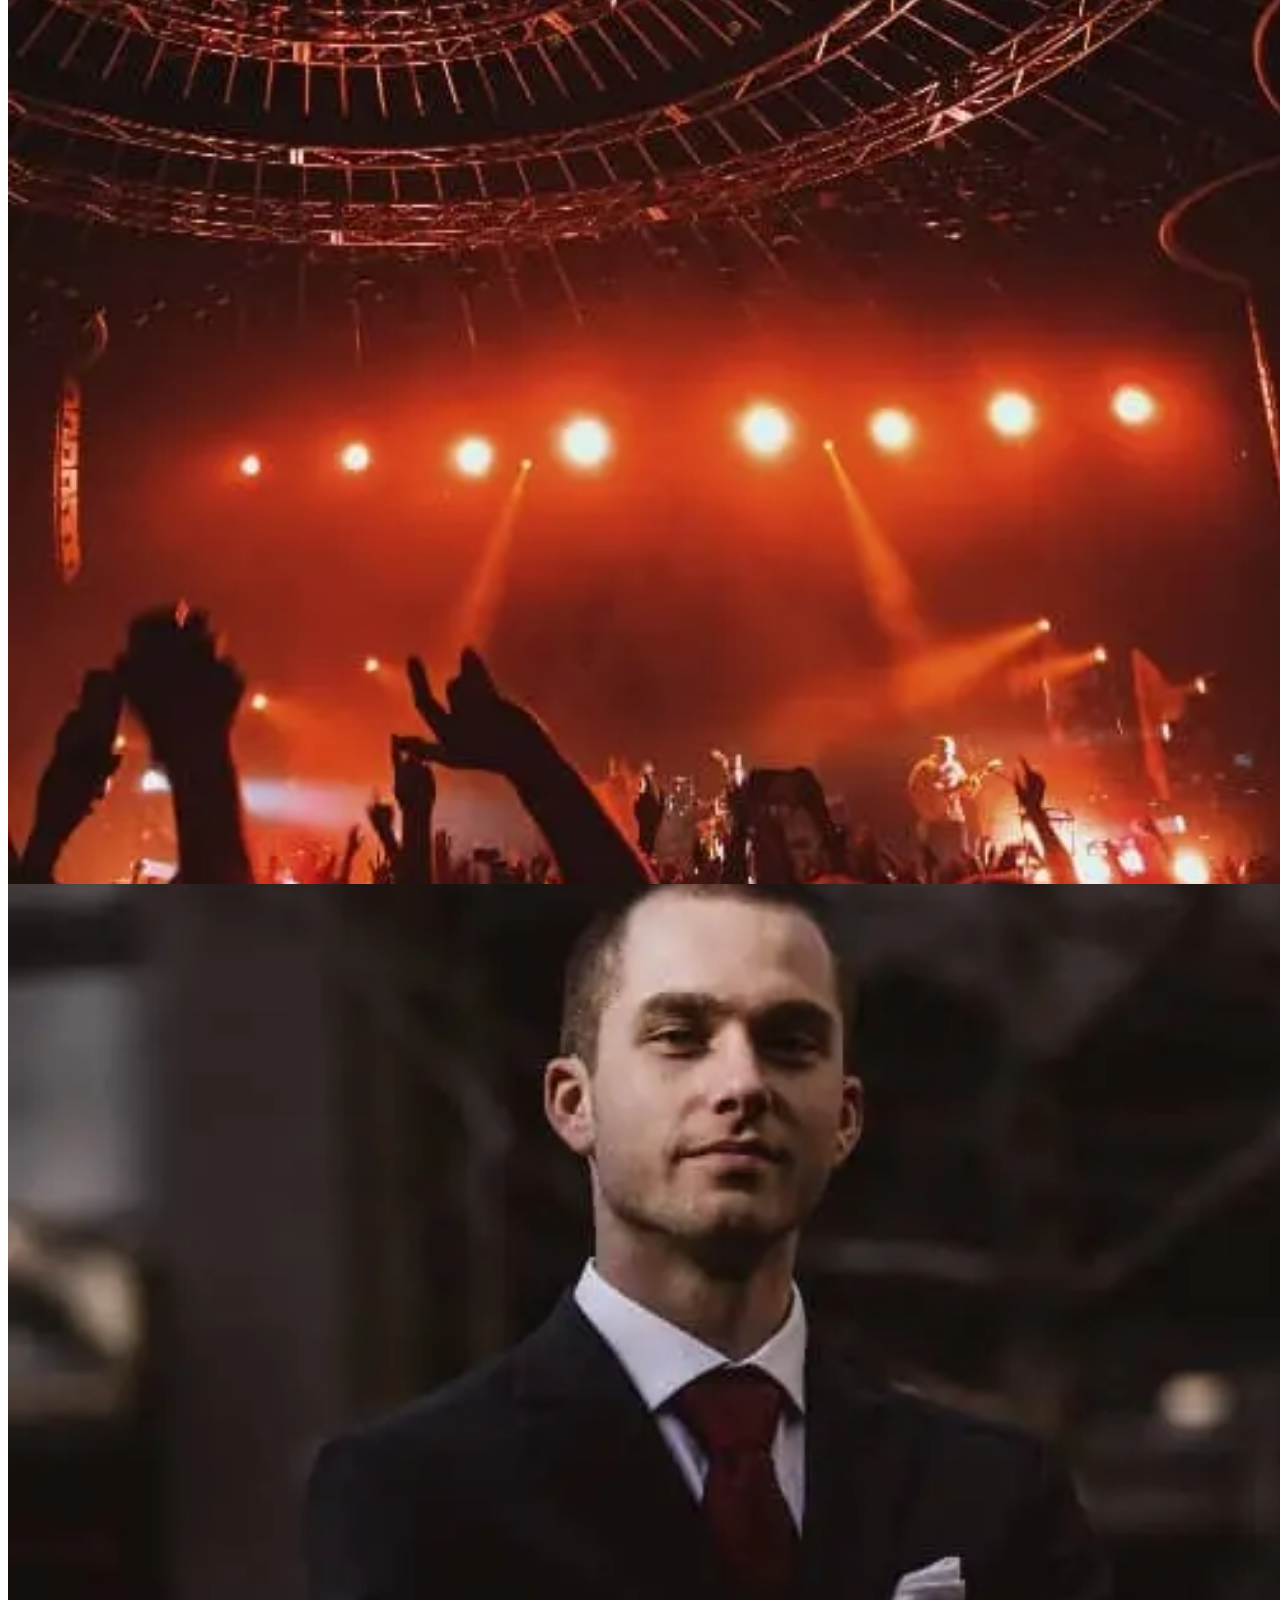
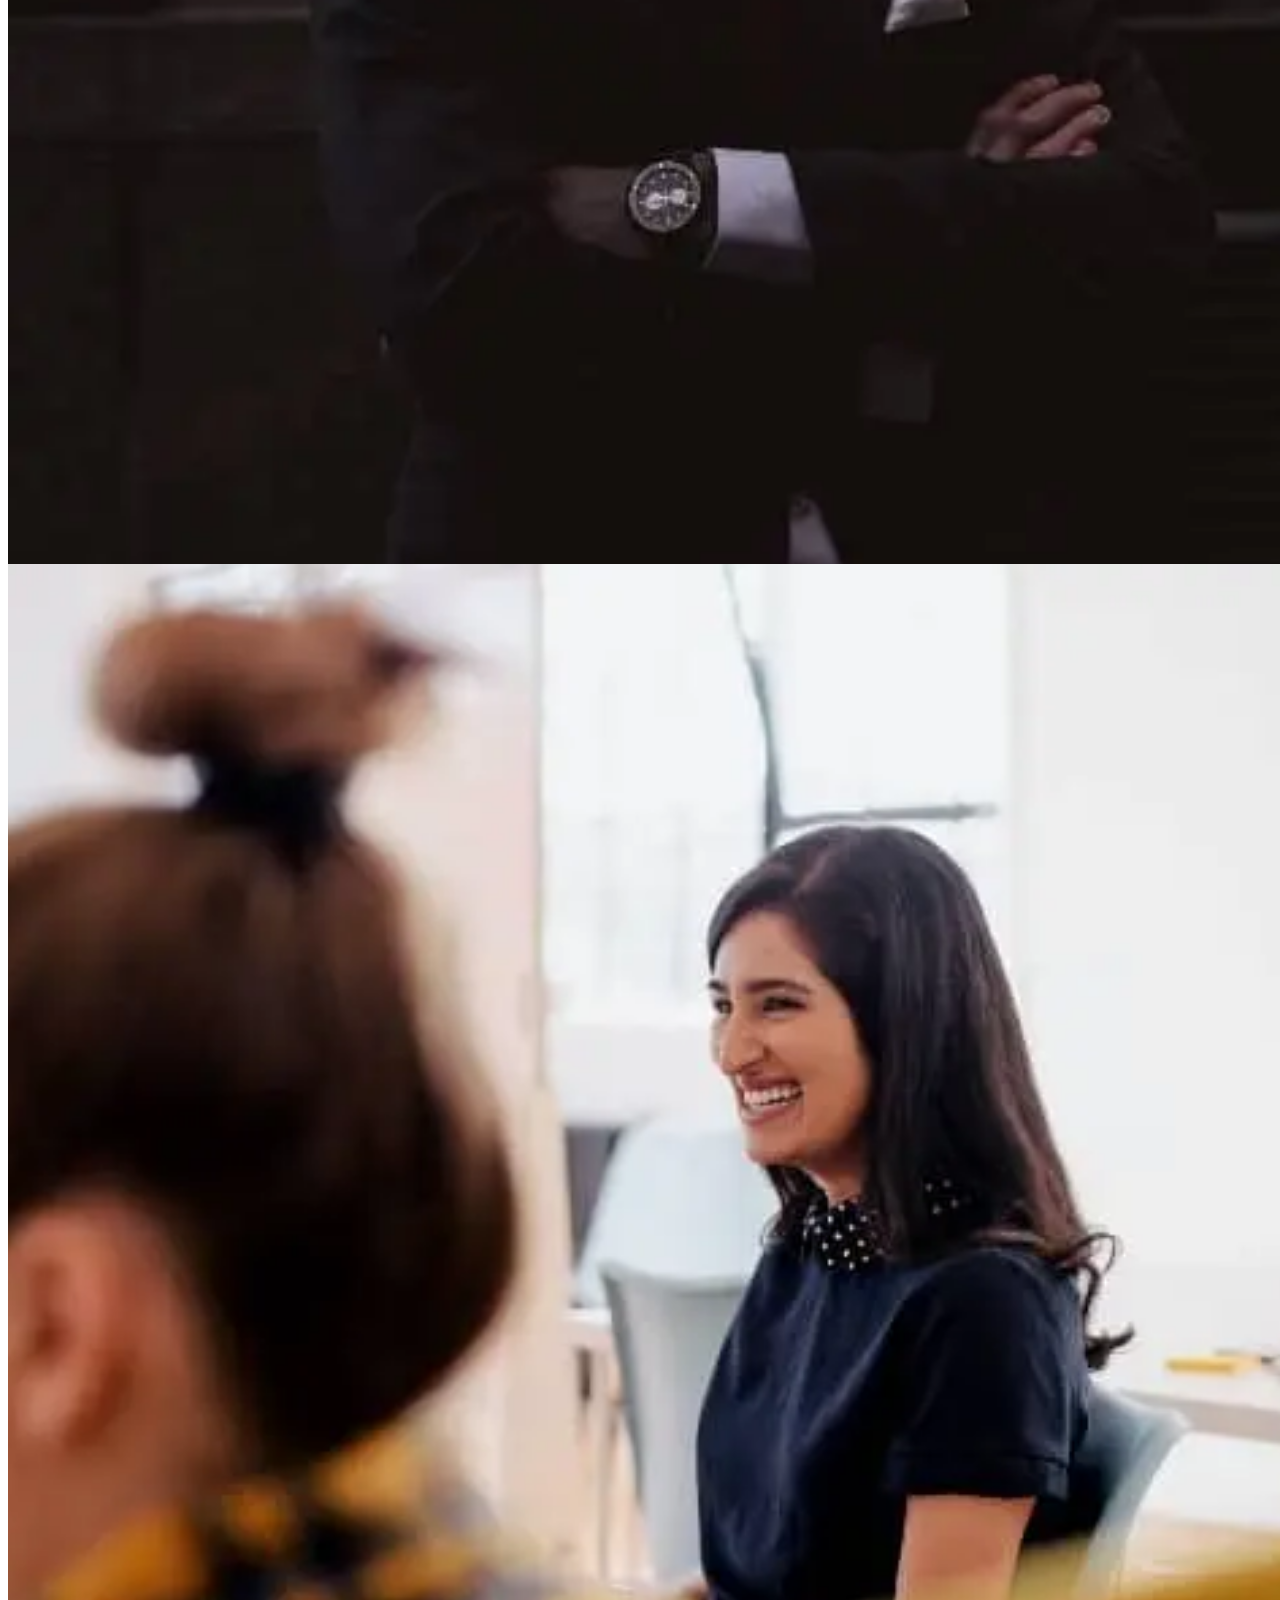
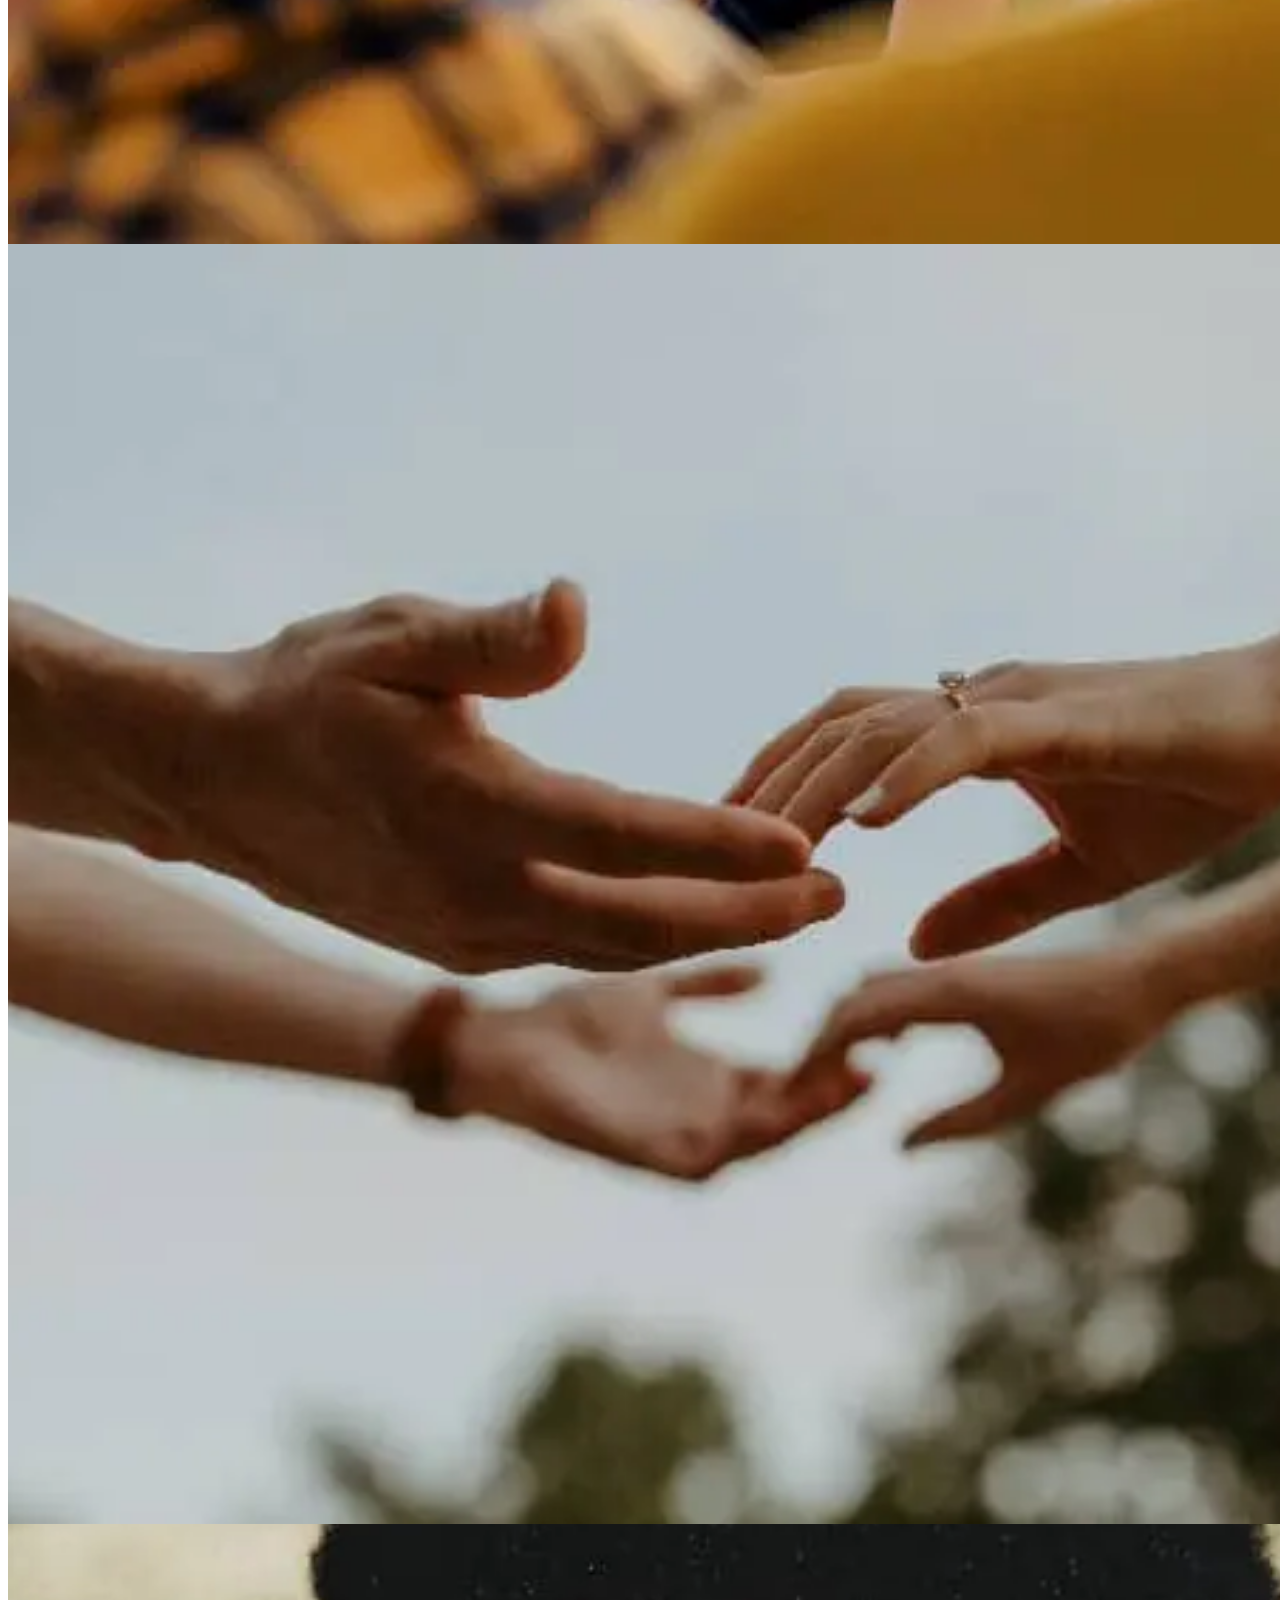
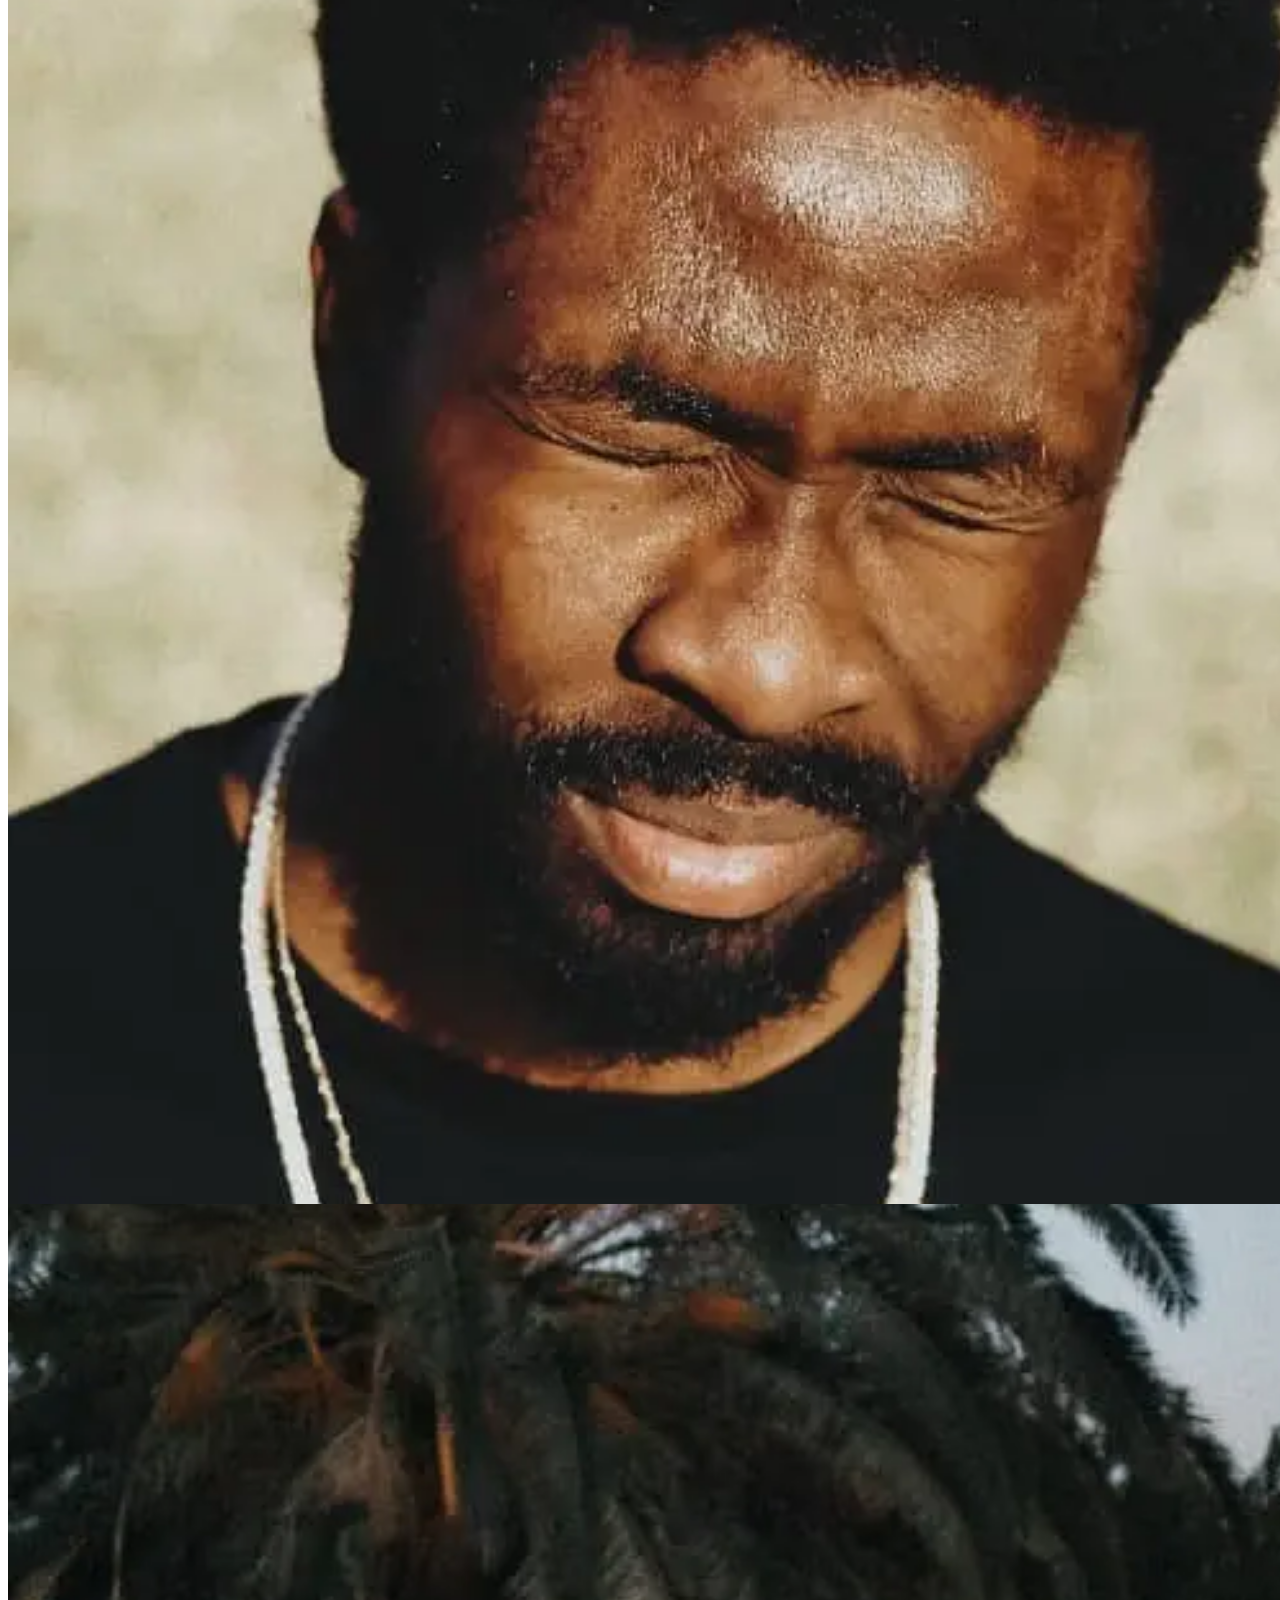
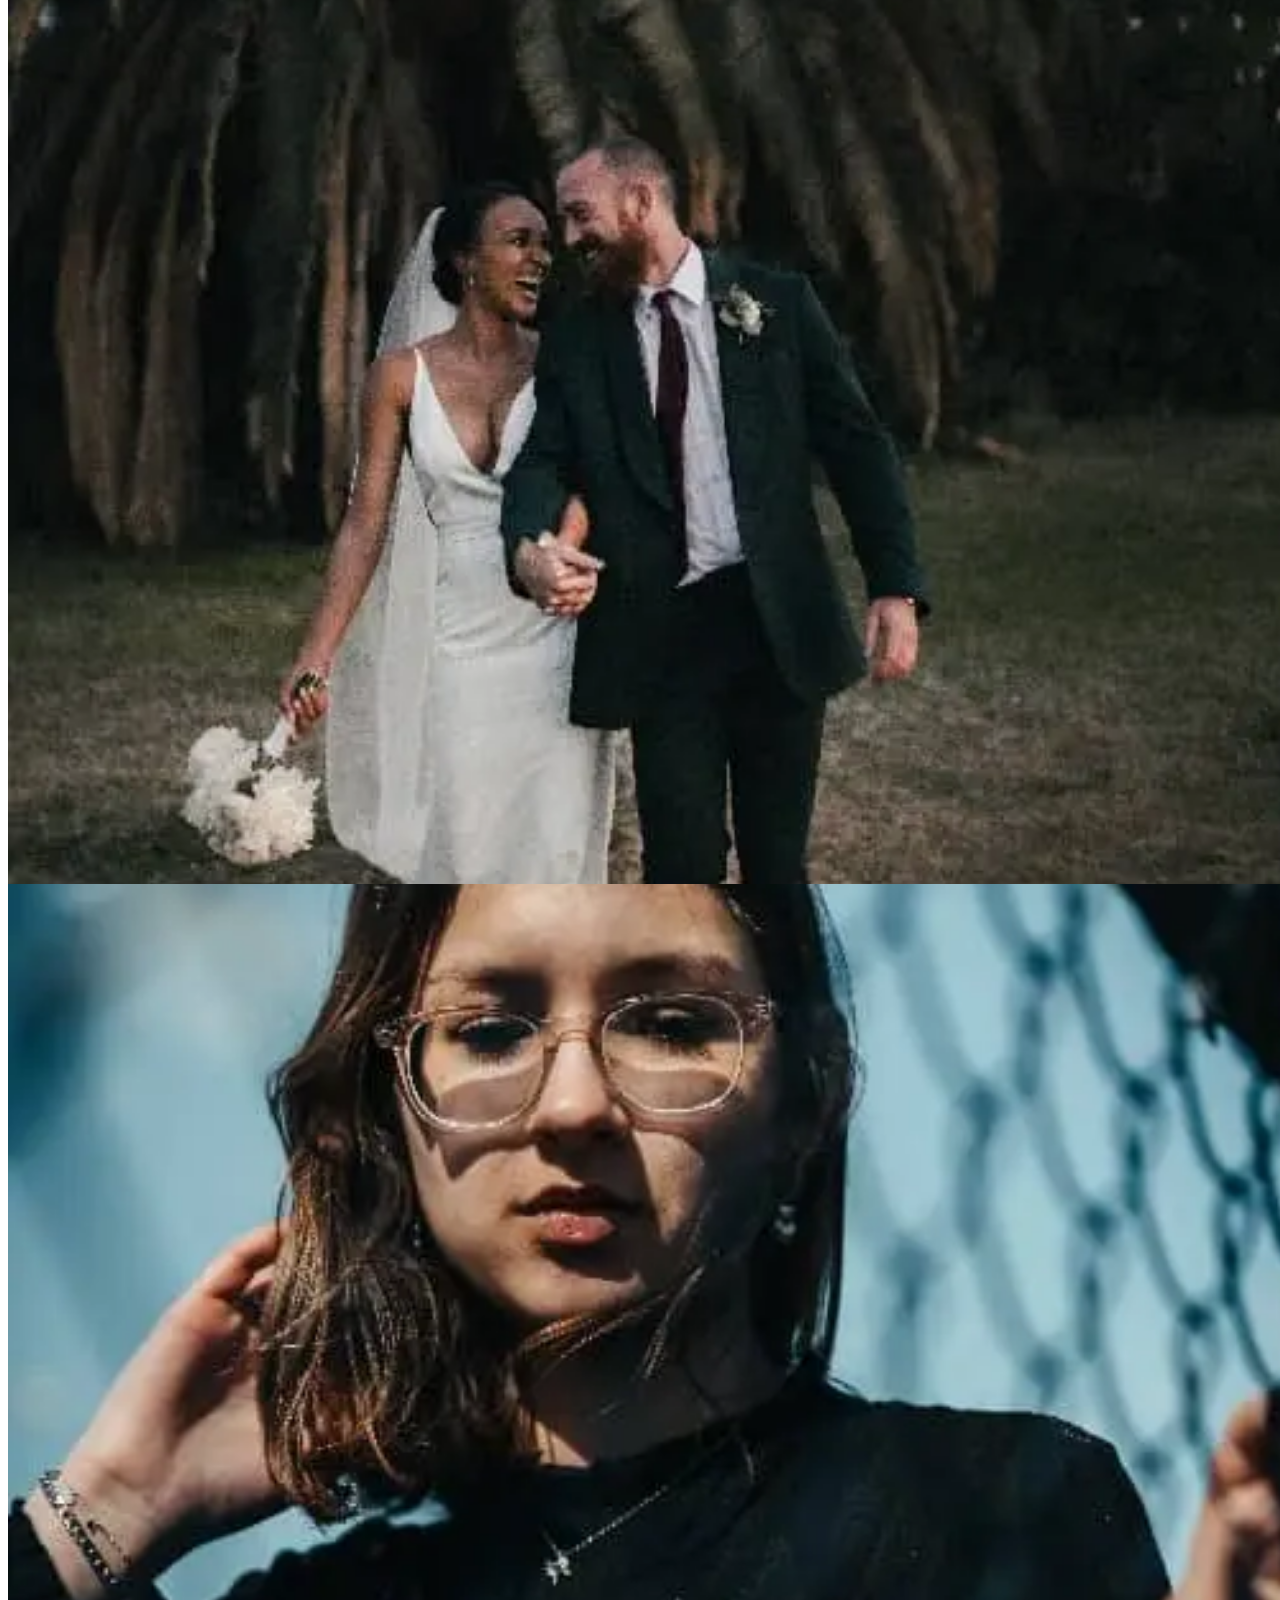
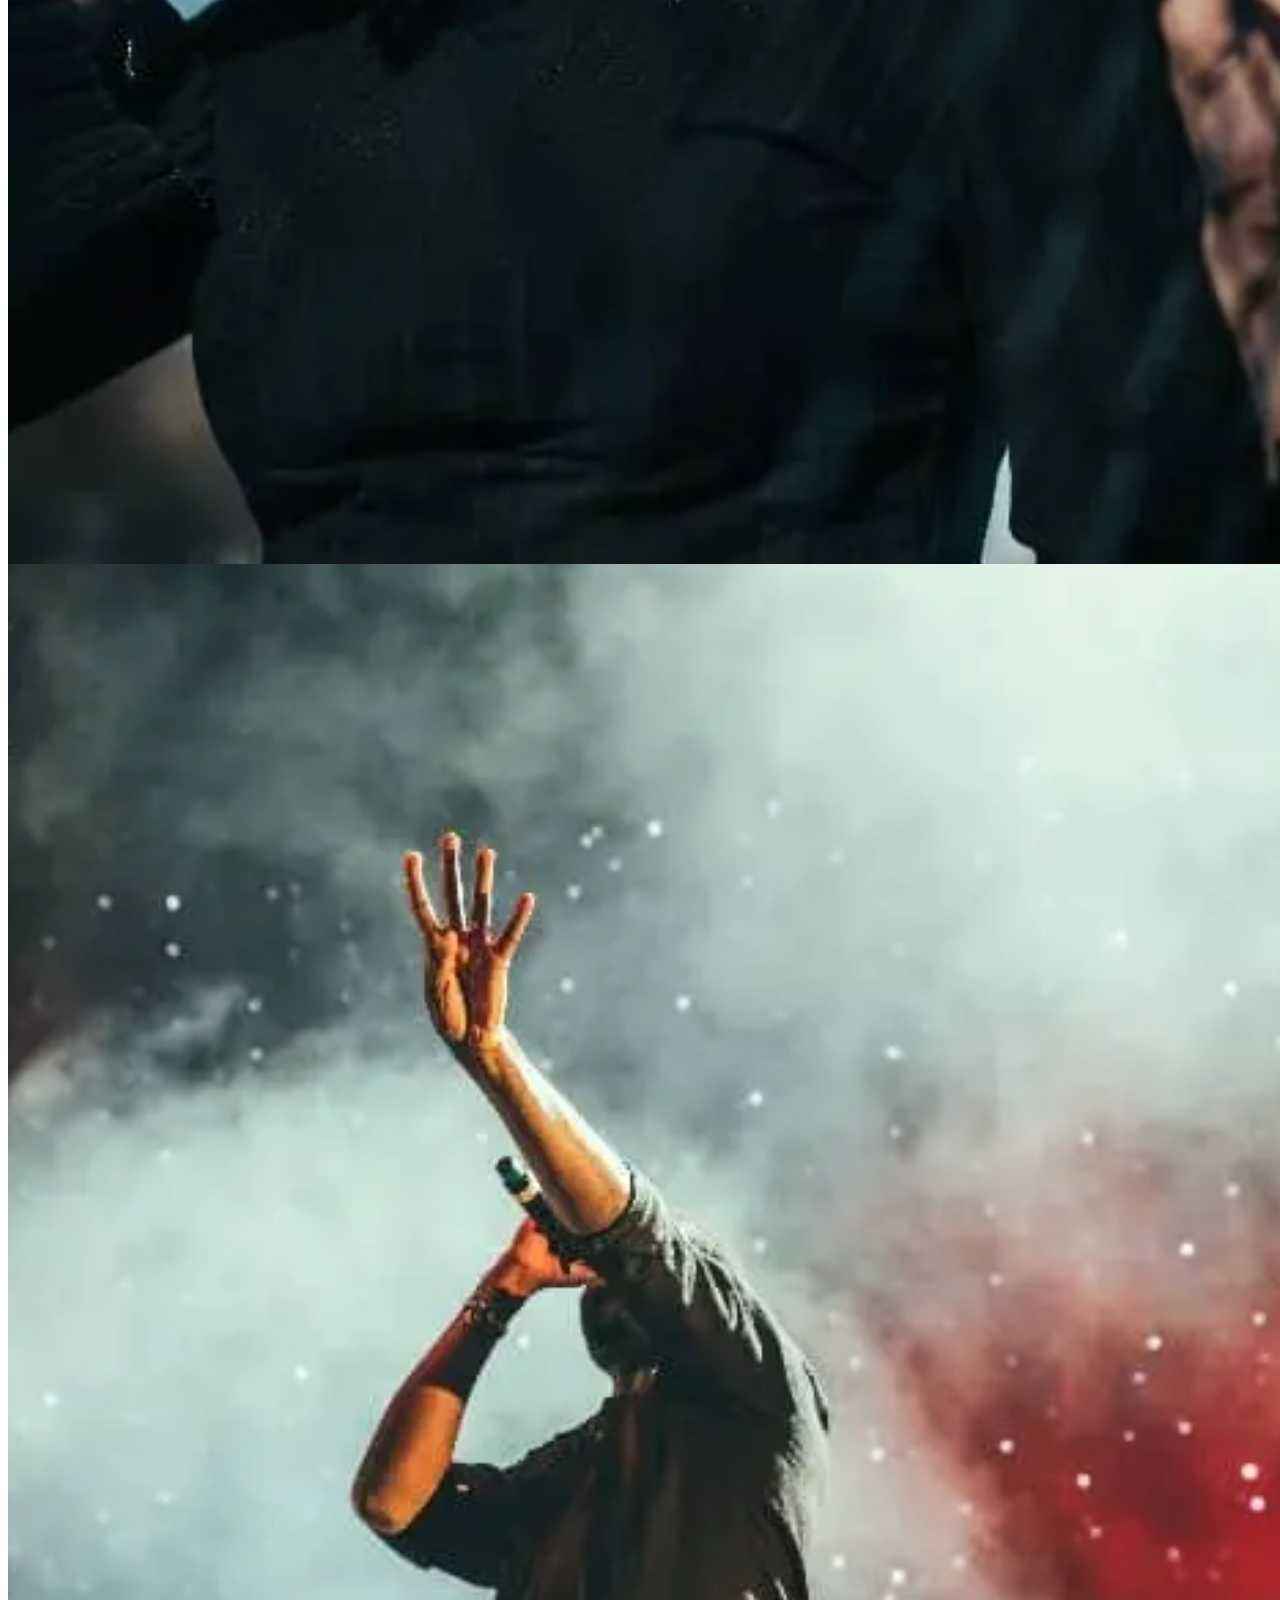
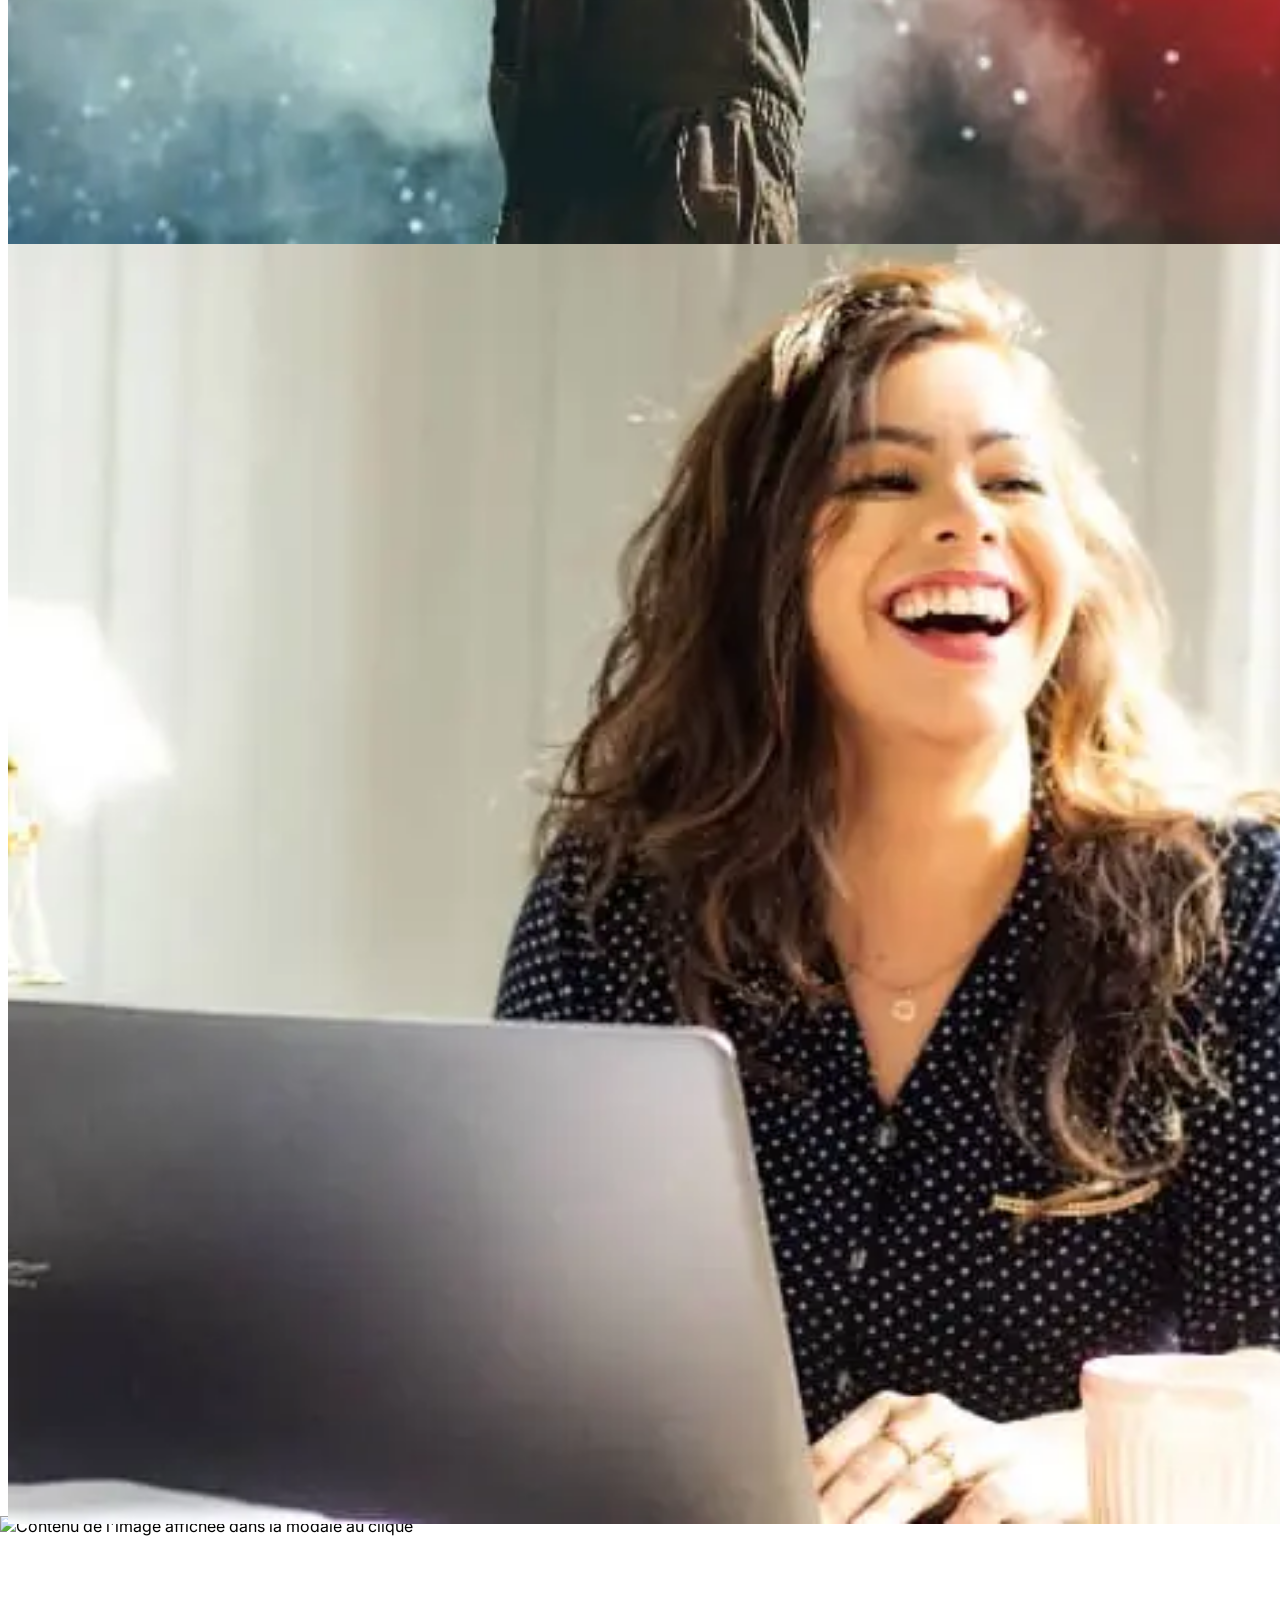
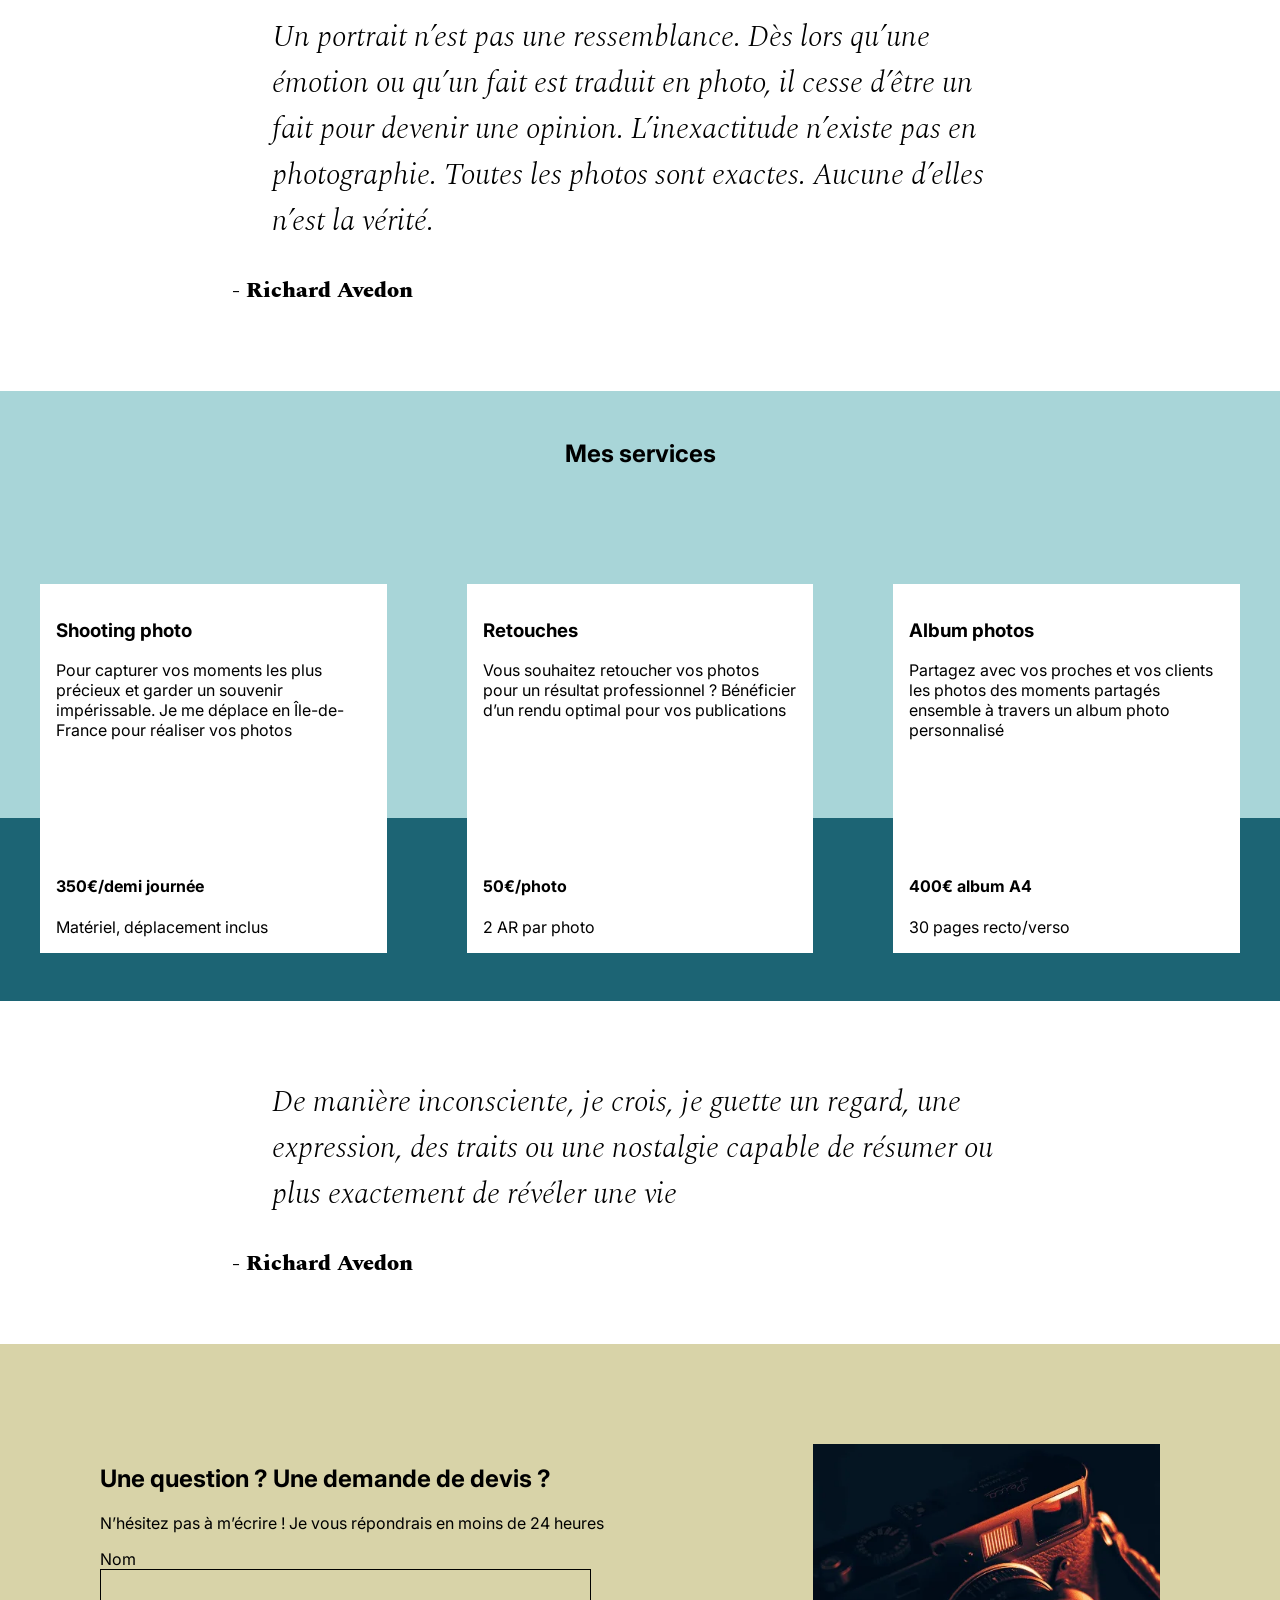
==== commit 3c99c404: "la bug bug toujours" ====
--- a/index.html
+++ b/index.html
@@ -9,7 +9,7 @@
 	<link rel="stylesheet" href="./assets/style.css">
 	<link rel="preconnect" href="https://fonts.googleapis.com">
 	<link rel="preconnect" href="https://fonts.gstatic.com" crossorigin>
-	<link rel="preload" href="https://fonts.googleapis.com/css2?family=Inter&family=Spectral:ital,wght@0,400;1,300;1,400;1,800&display=swap" rel="stylesheet">
+	<link defer href="https://fonts.googleapis.com/css2?family=Inter&family=Spectral:ital,wght@0,400;1,300;1,400;1,800&display=swap" rel="stylesheet">
 	<meta charset="UTF-8">
 	<meta name="twitter:card" content="summary_large_image">
 	<meta name="twitter:title" content="Nina Carducci photographe">
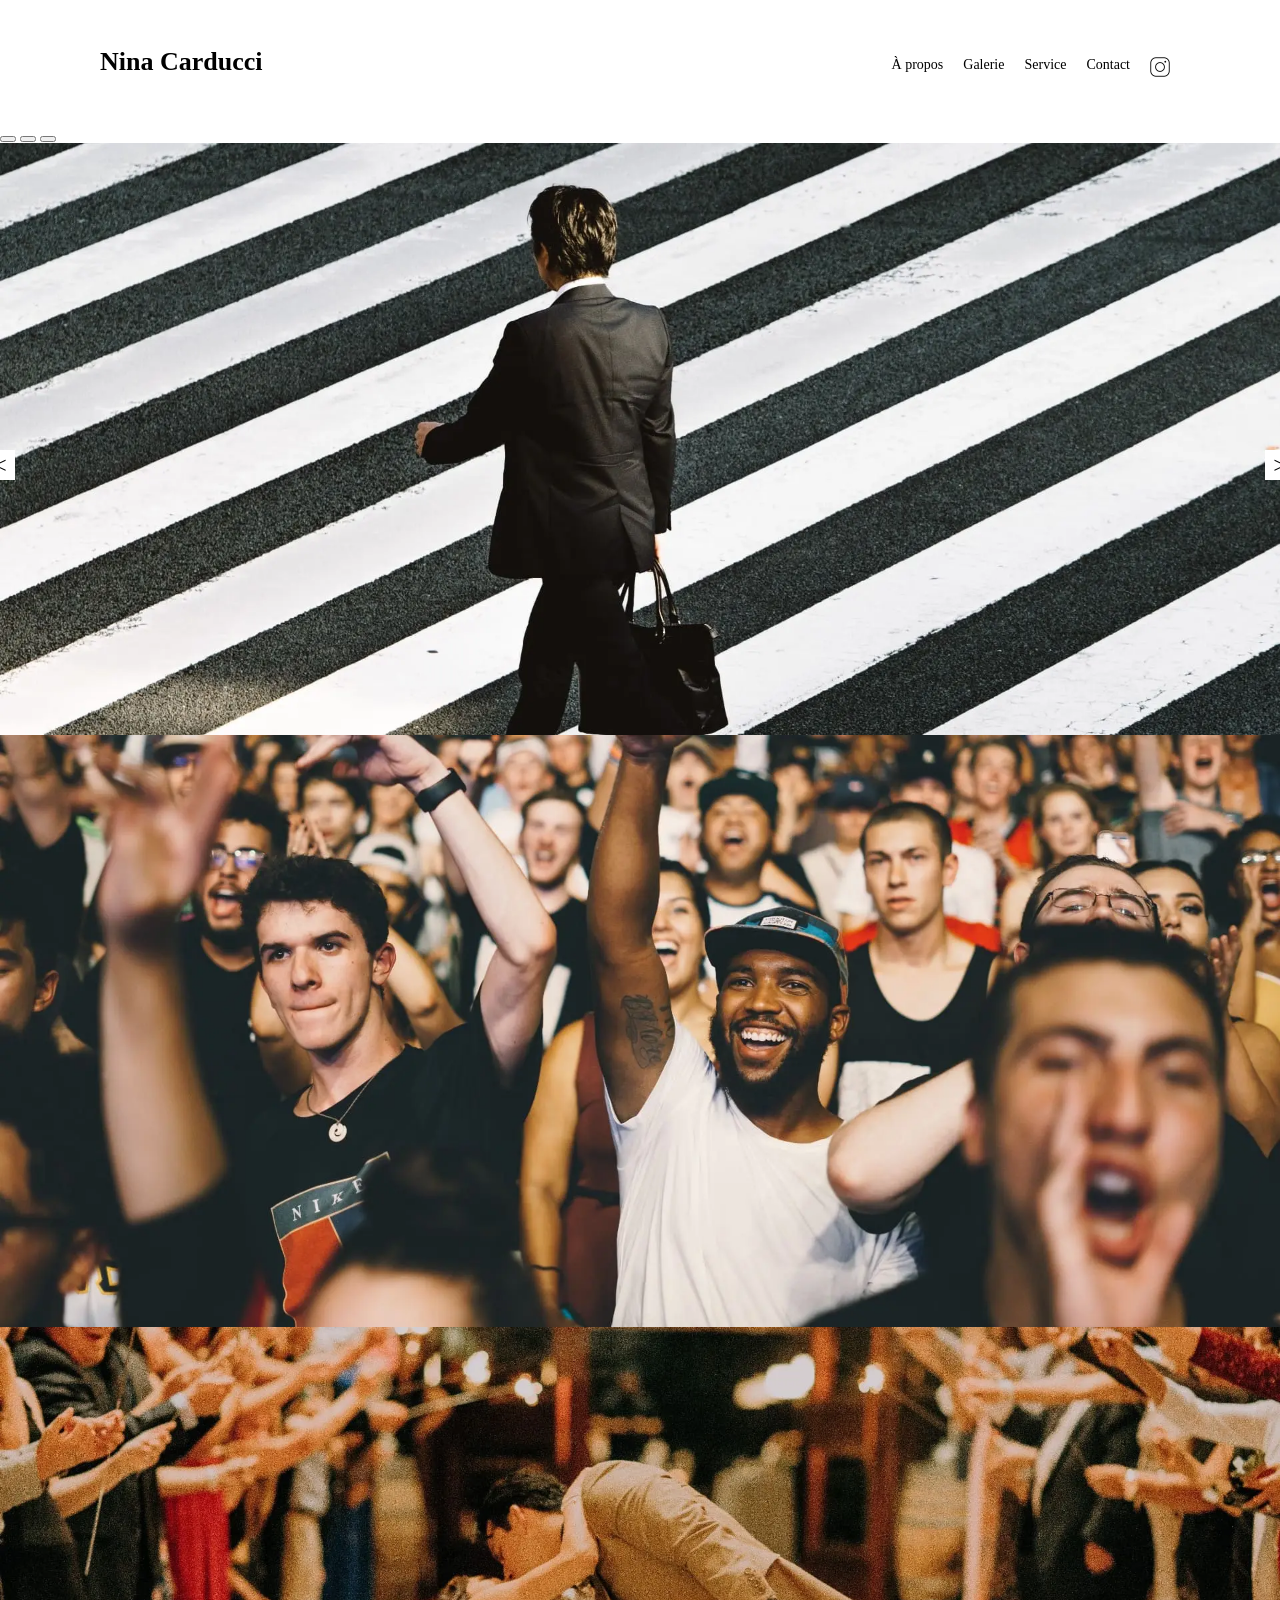
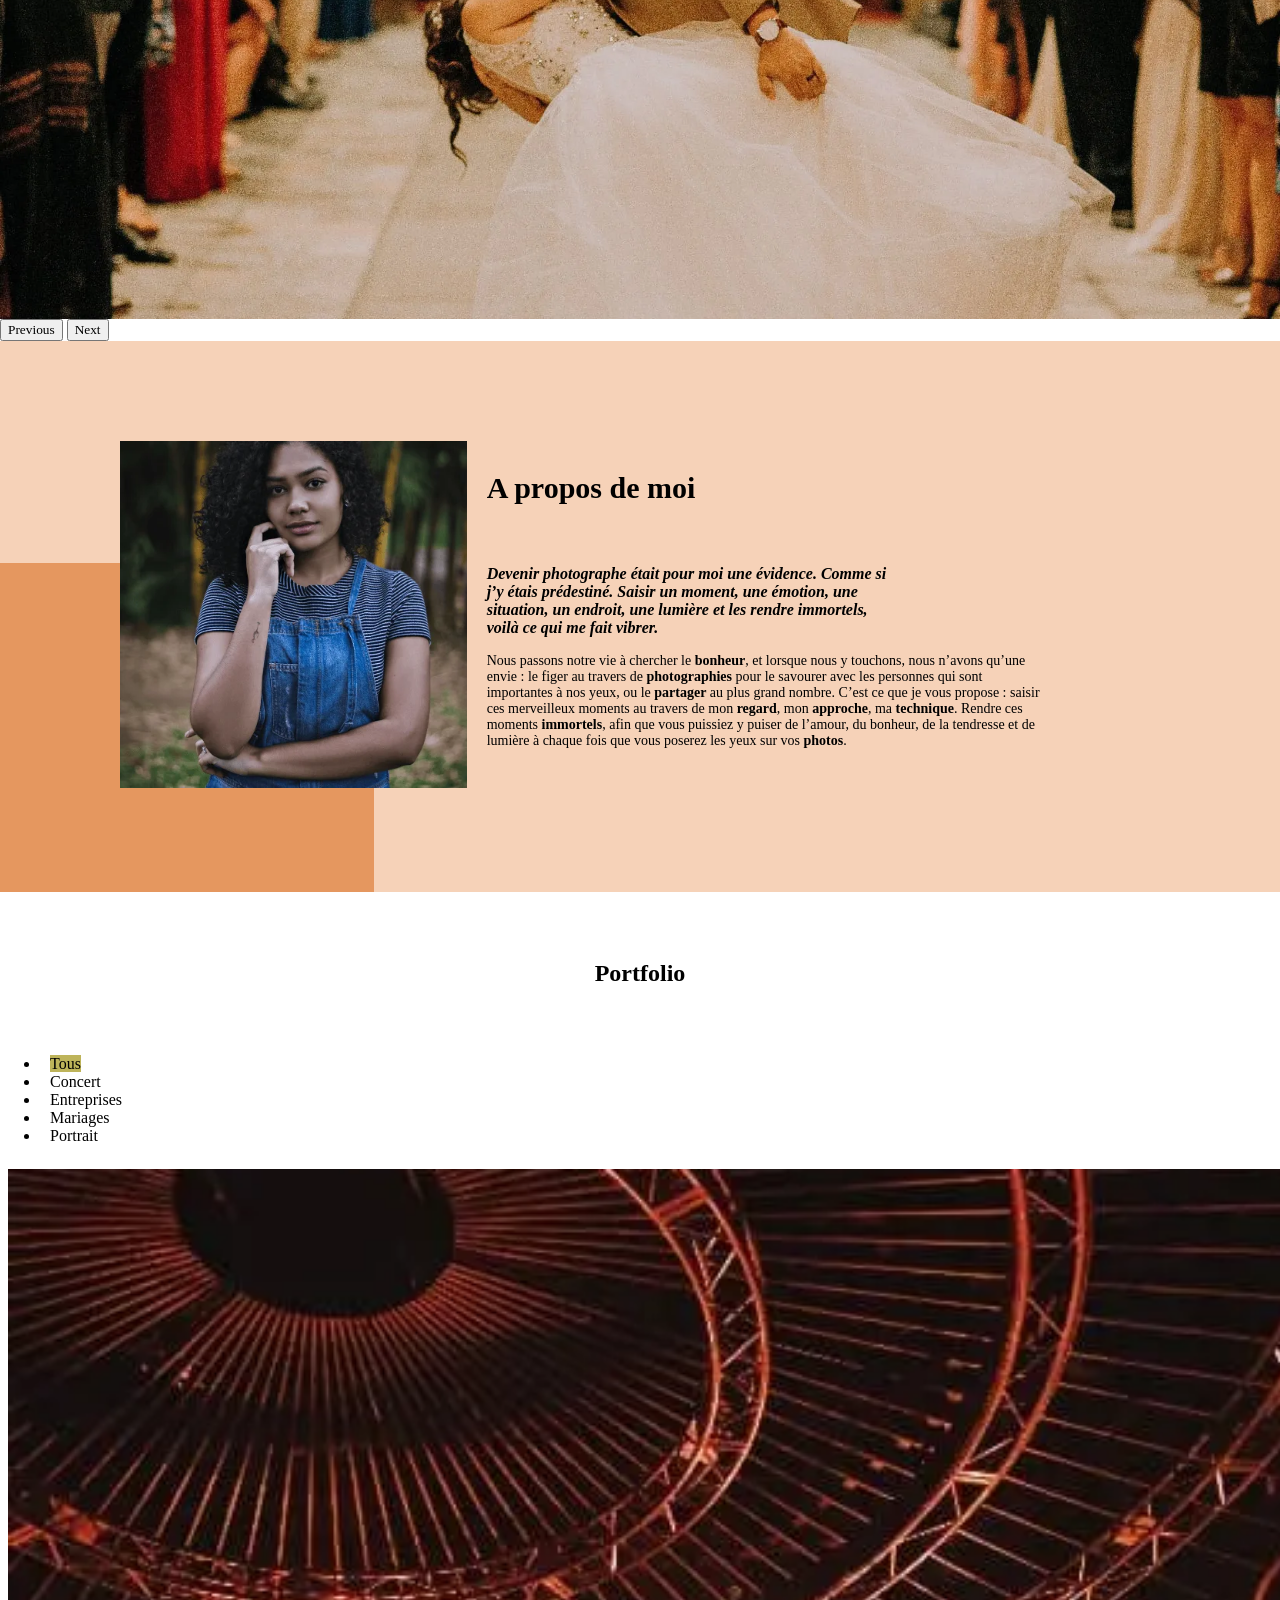
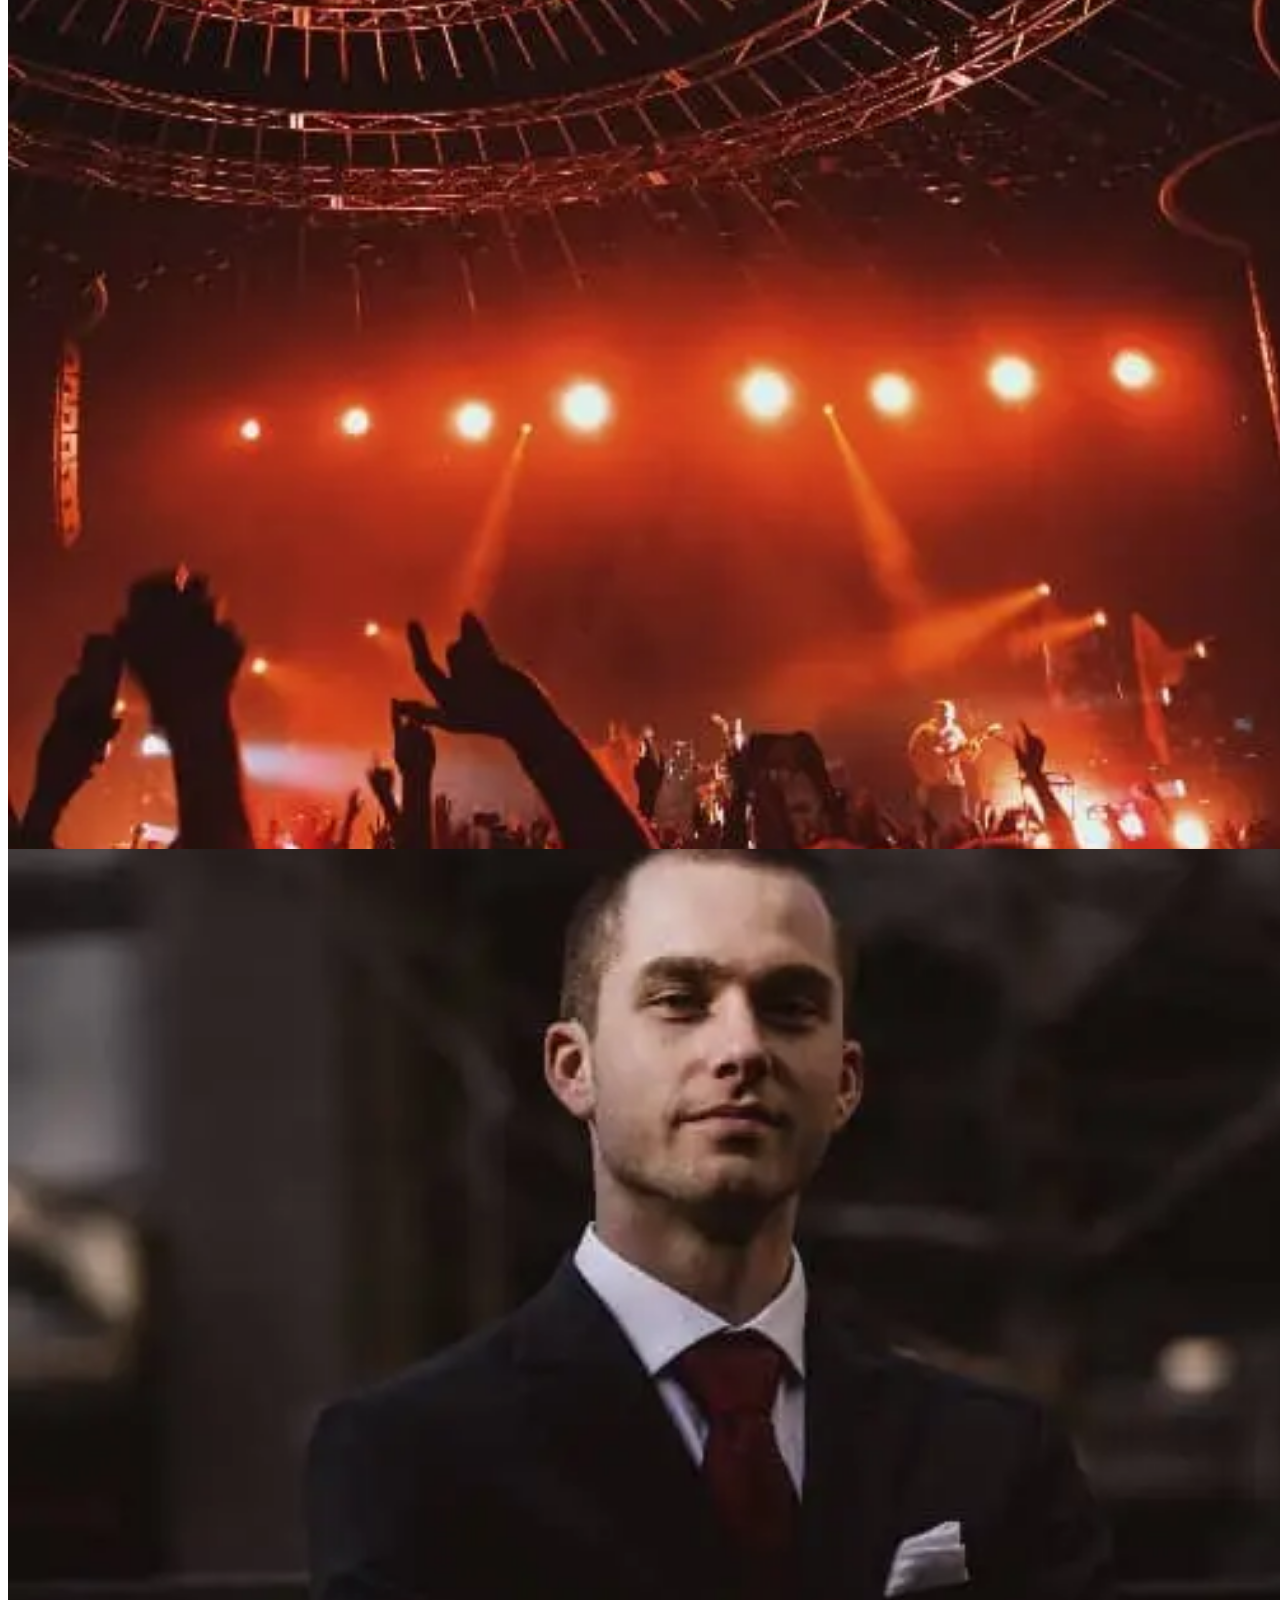
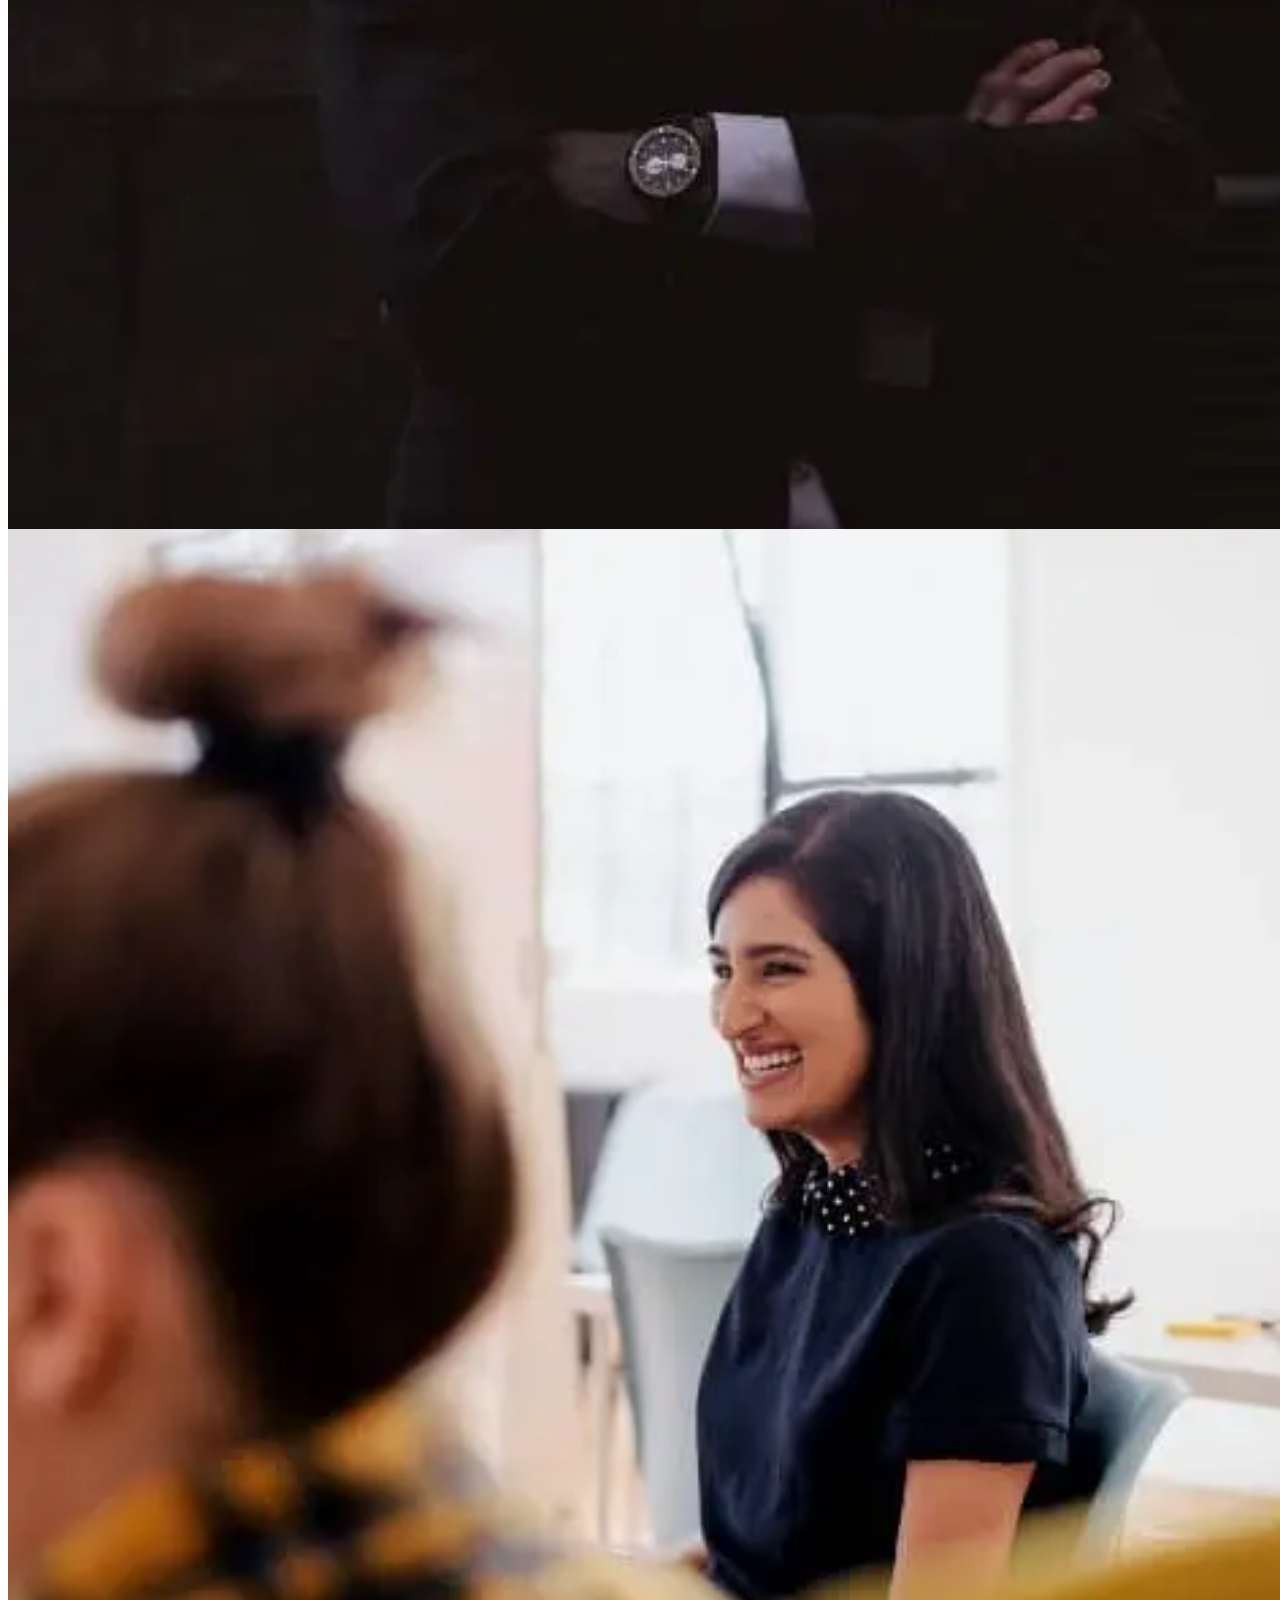
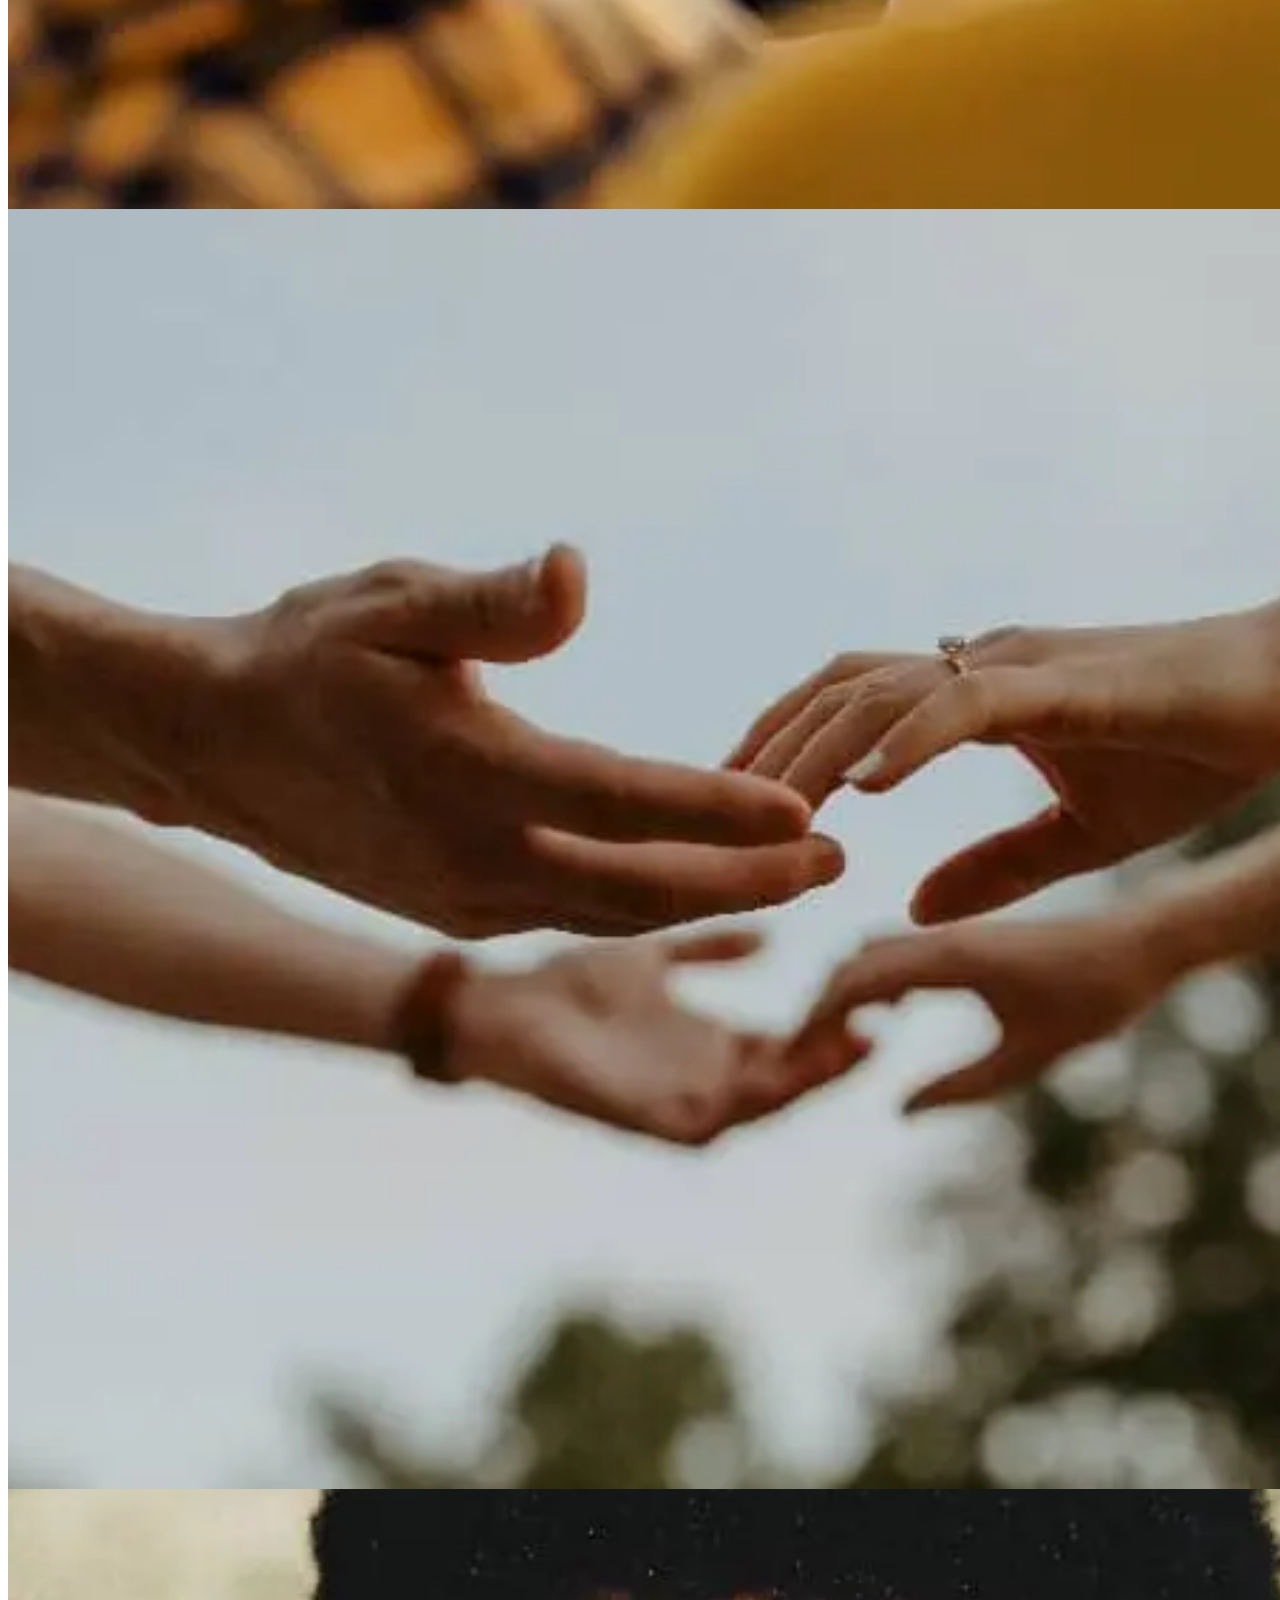
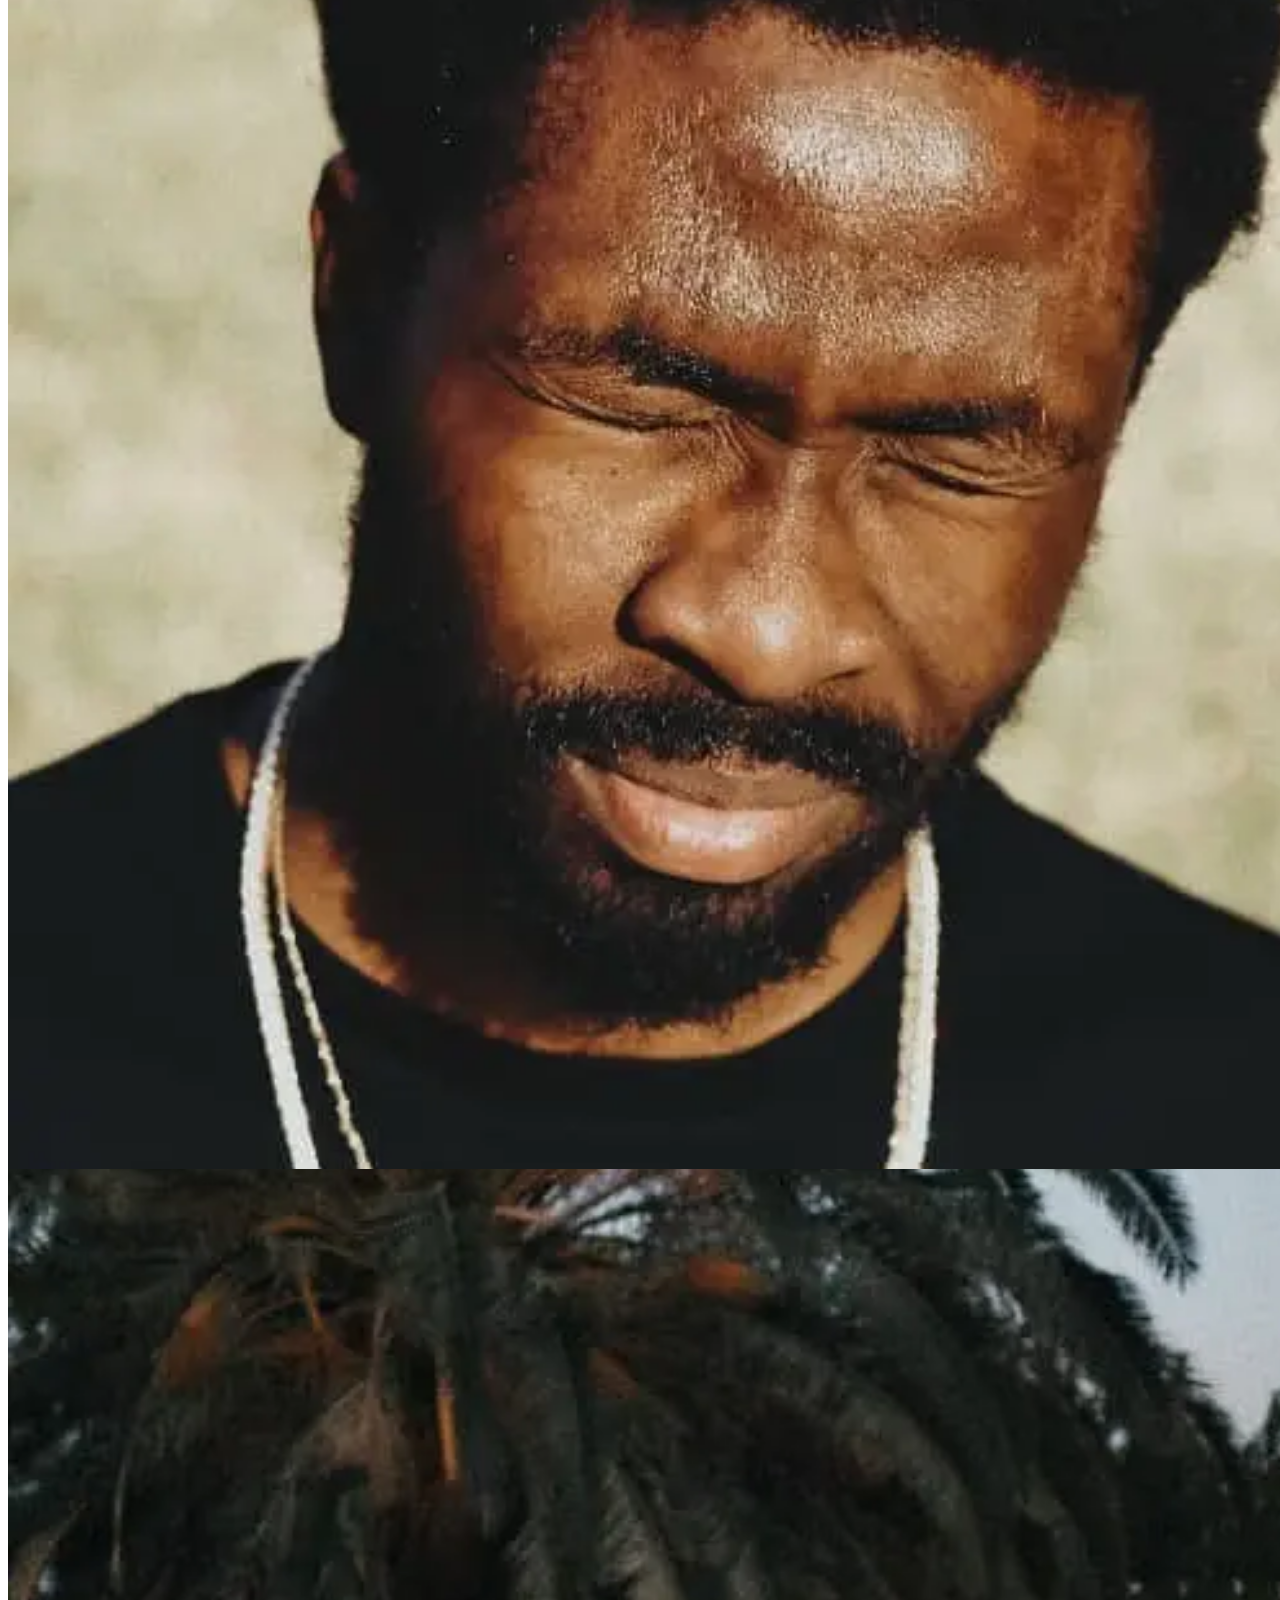
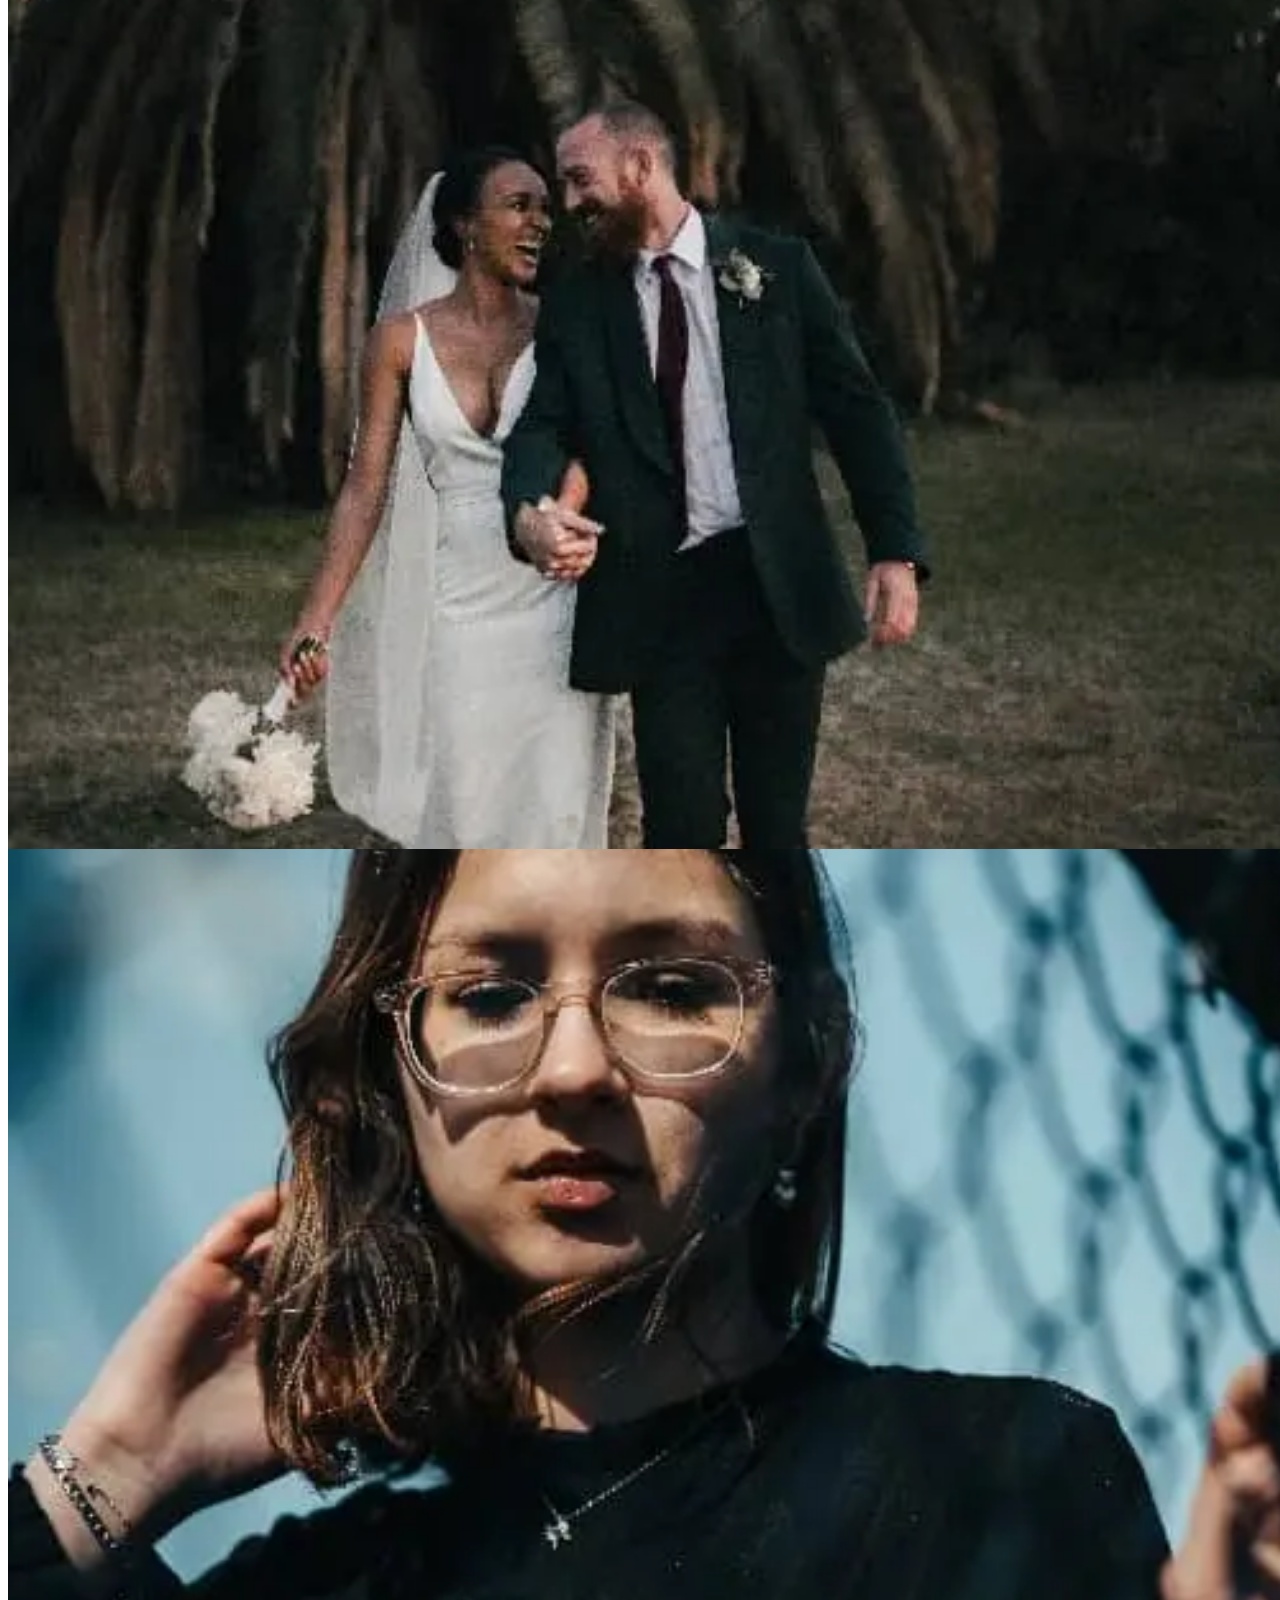
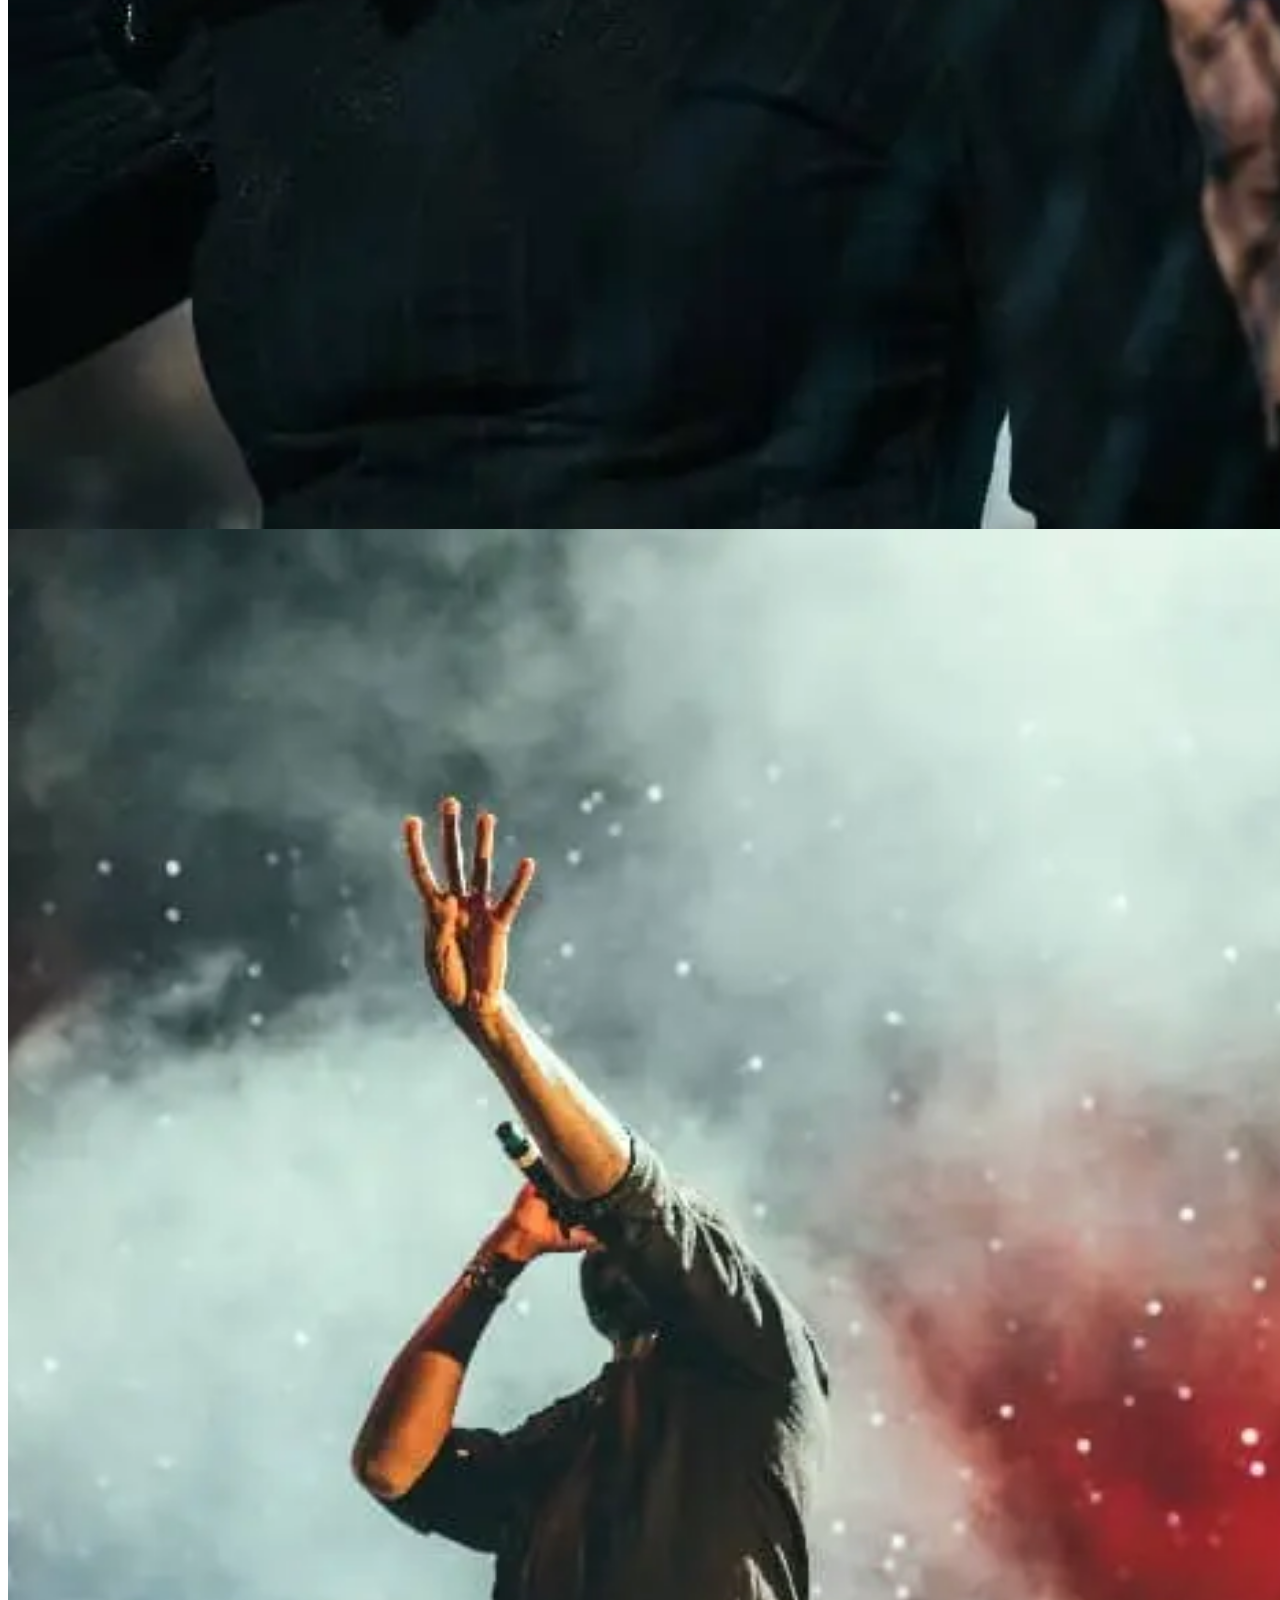
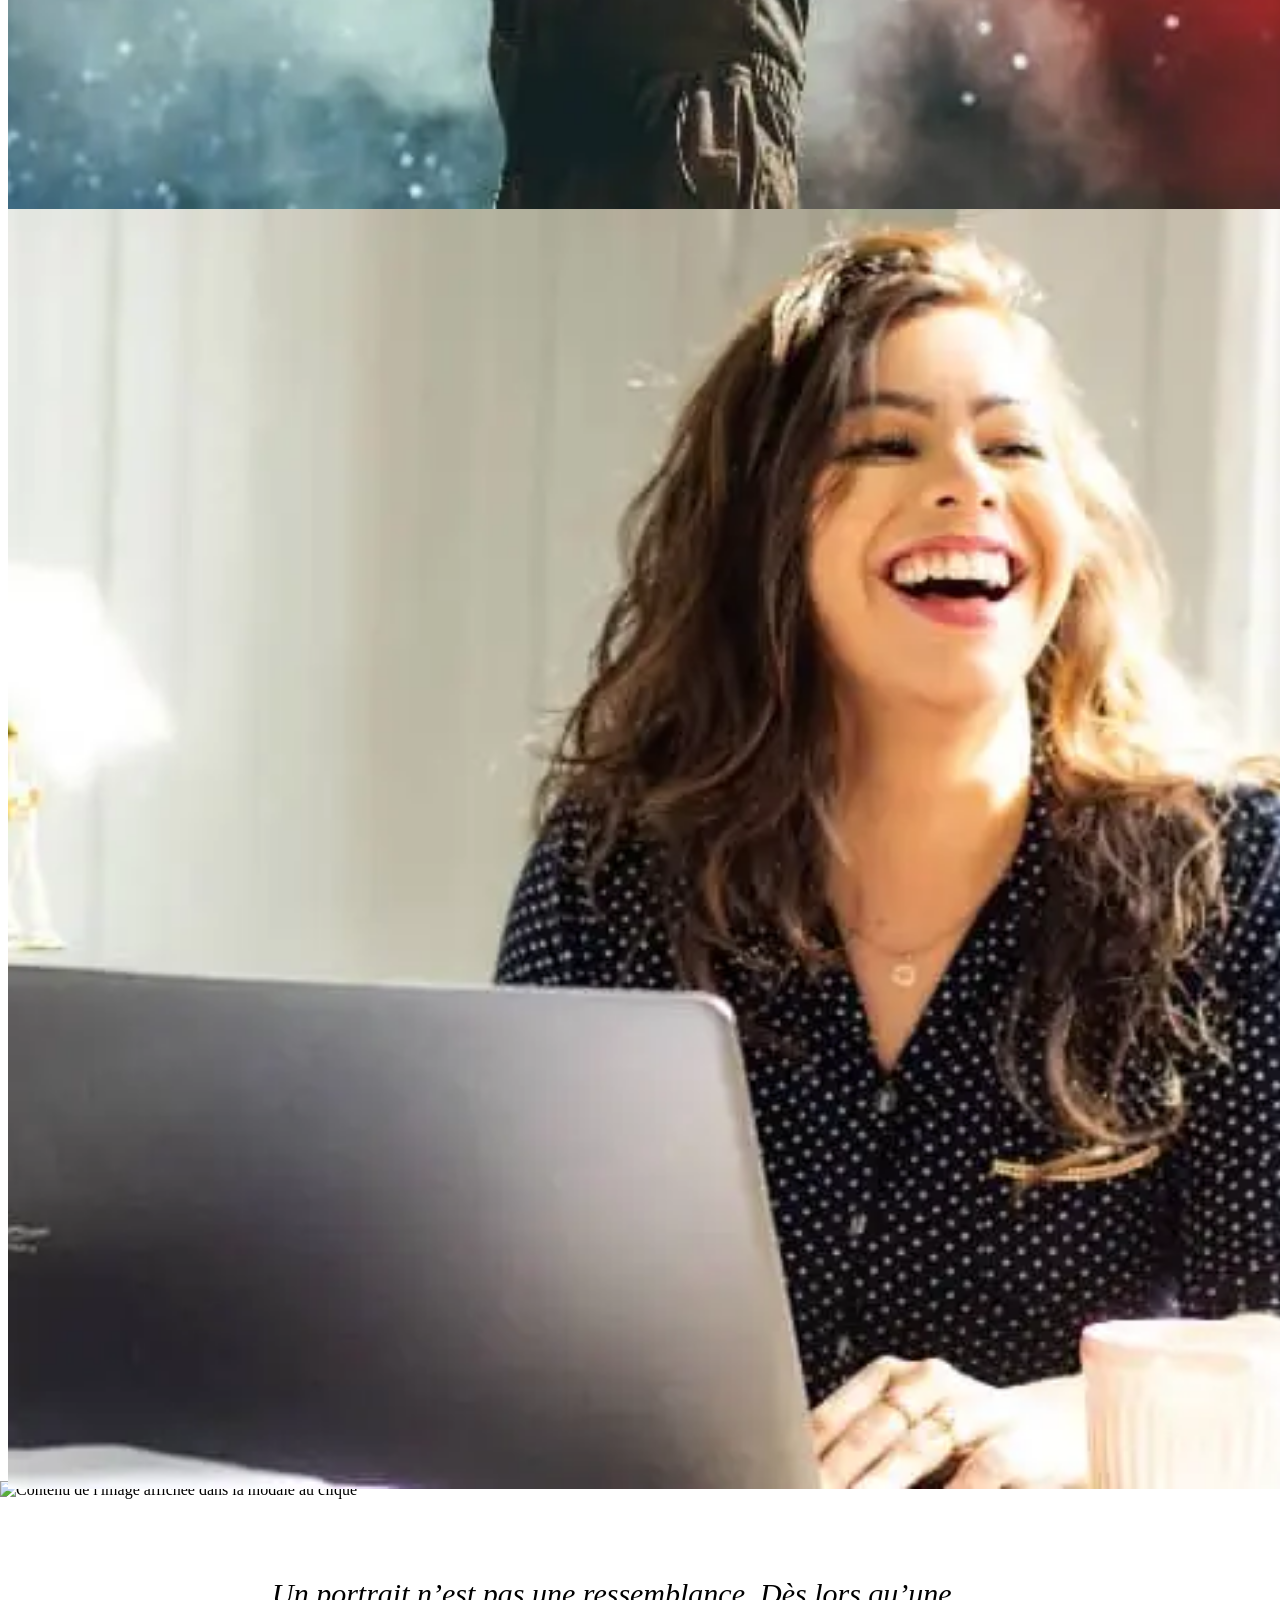
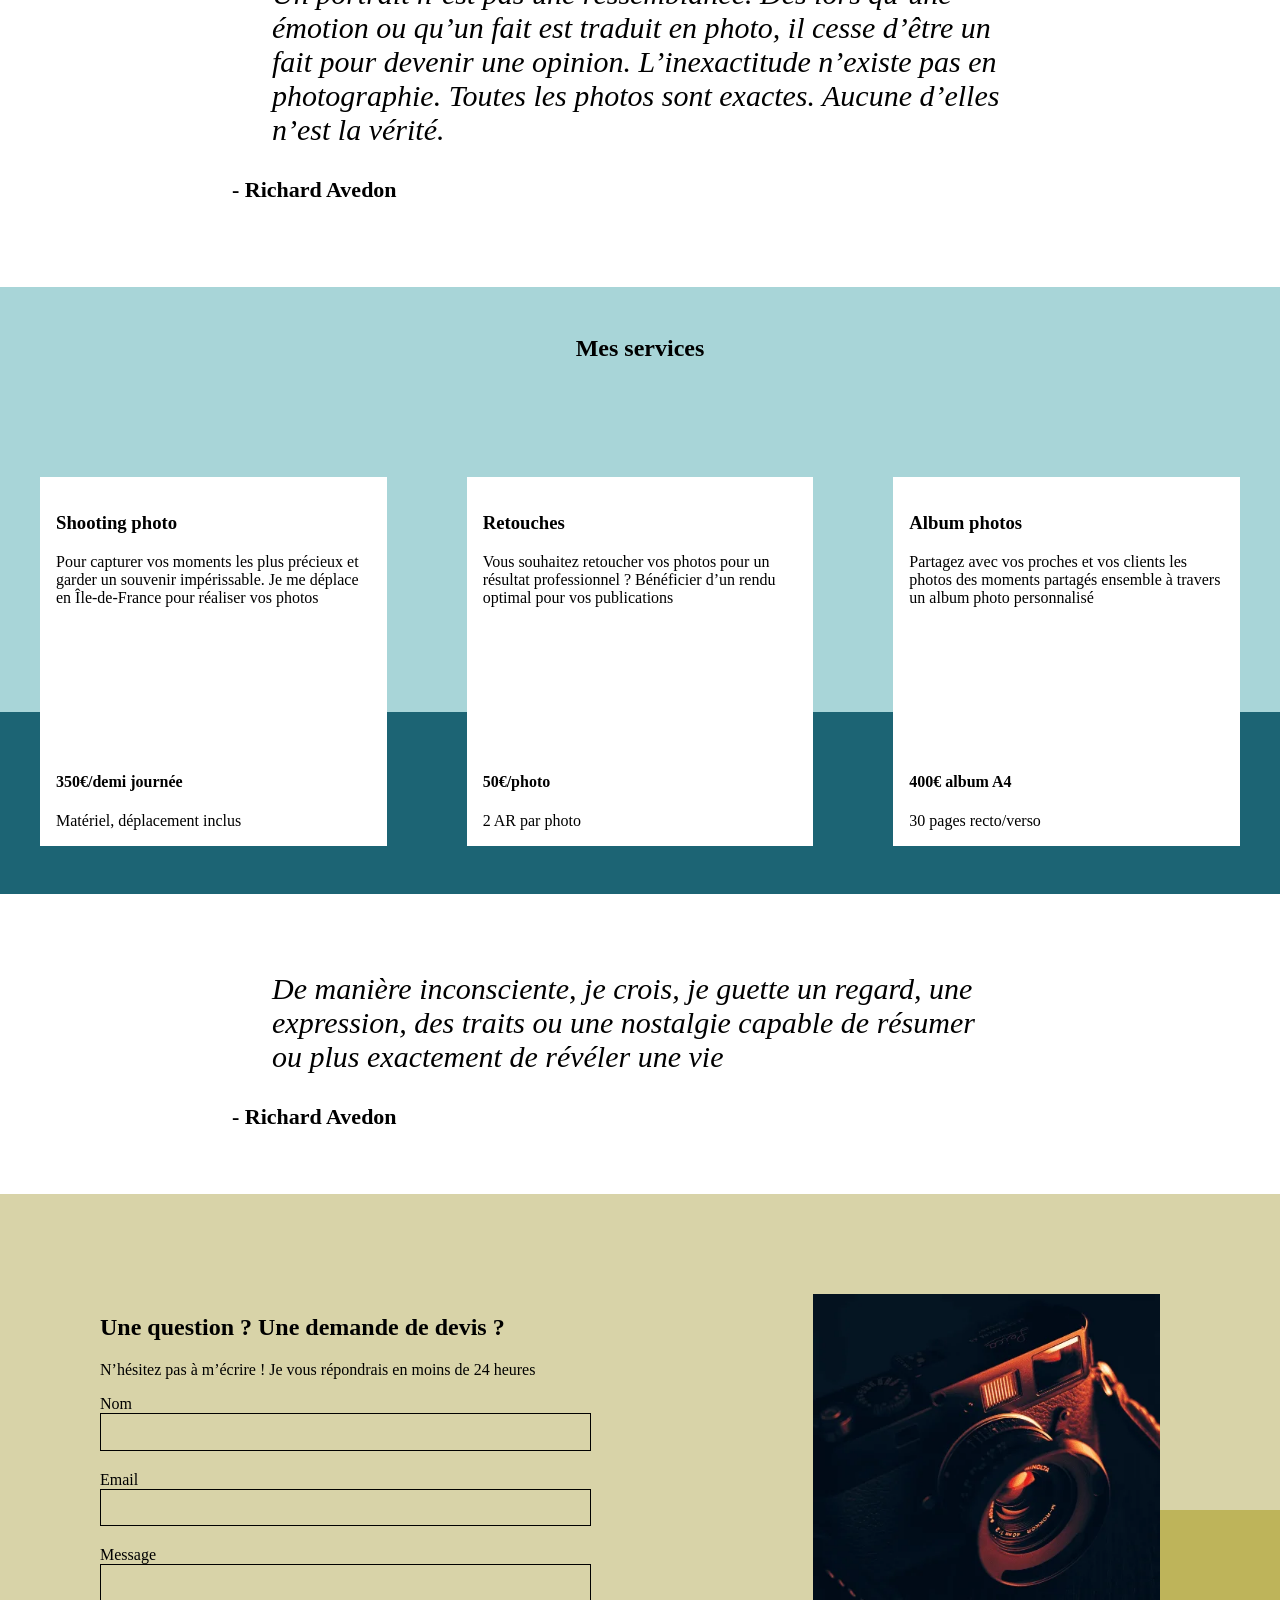
==== commit b225644c: "..." ====
--- a/index.html
+++ b/index.html
@@ -9,7 +9,7 @@
 	<link rel="stylesheet" href="./assets/style.css">
 	<link rel="preconnect" href="https://fonts.googleapis.com">
 	<link rel="preconnect" href="https://fonts.gstatic.com" crossorigin>
-	<link defer href="https://fonts.googleapis.com/css2?family=Inter&family=Spectral:ital,wght@0,400;1,300;1,400;1,800&display=swap" rel="stylesheet">
+	<link href="https://fonts.googleapis.com/css2?family=Inter&family=Spectral:ital,wght@0,400;1,300;1,400;1,800&display=swap" ref="styles.css" loading="lazy">
 	<meta charset="UTF-8">
 	<meta name="twitter:card" content="summary_large_image">
 	<meta name="twitter:title" content="Nina Carducci photographe">
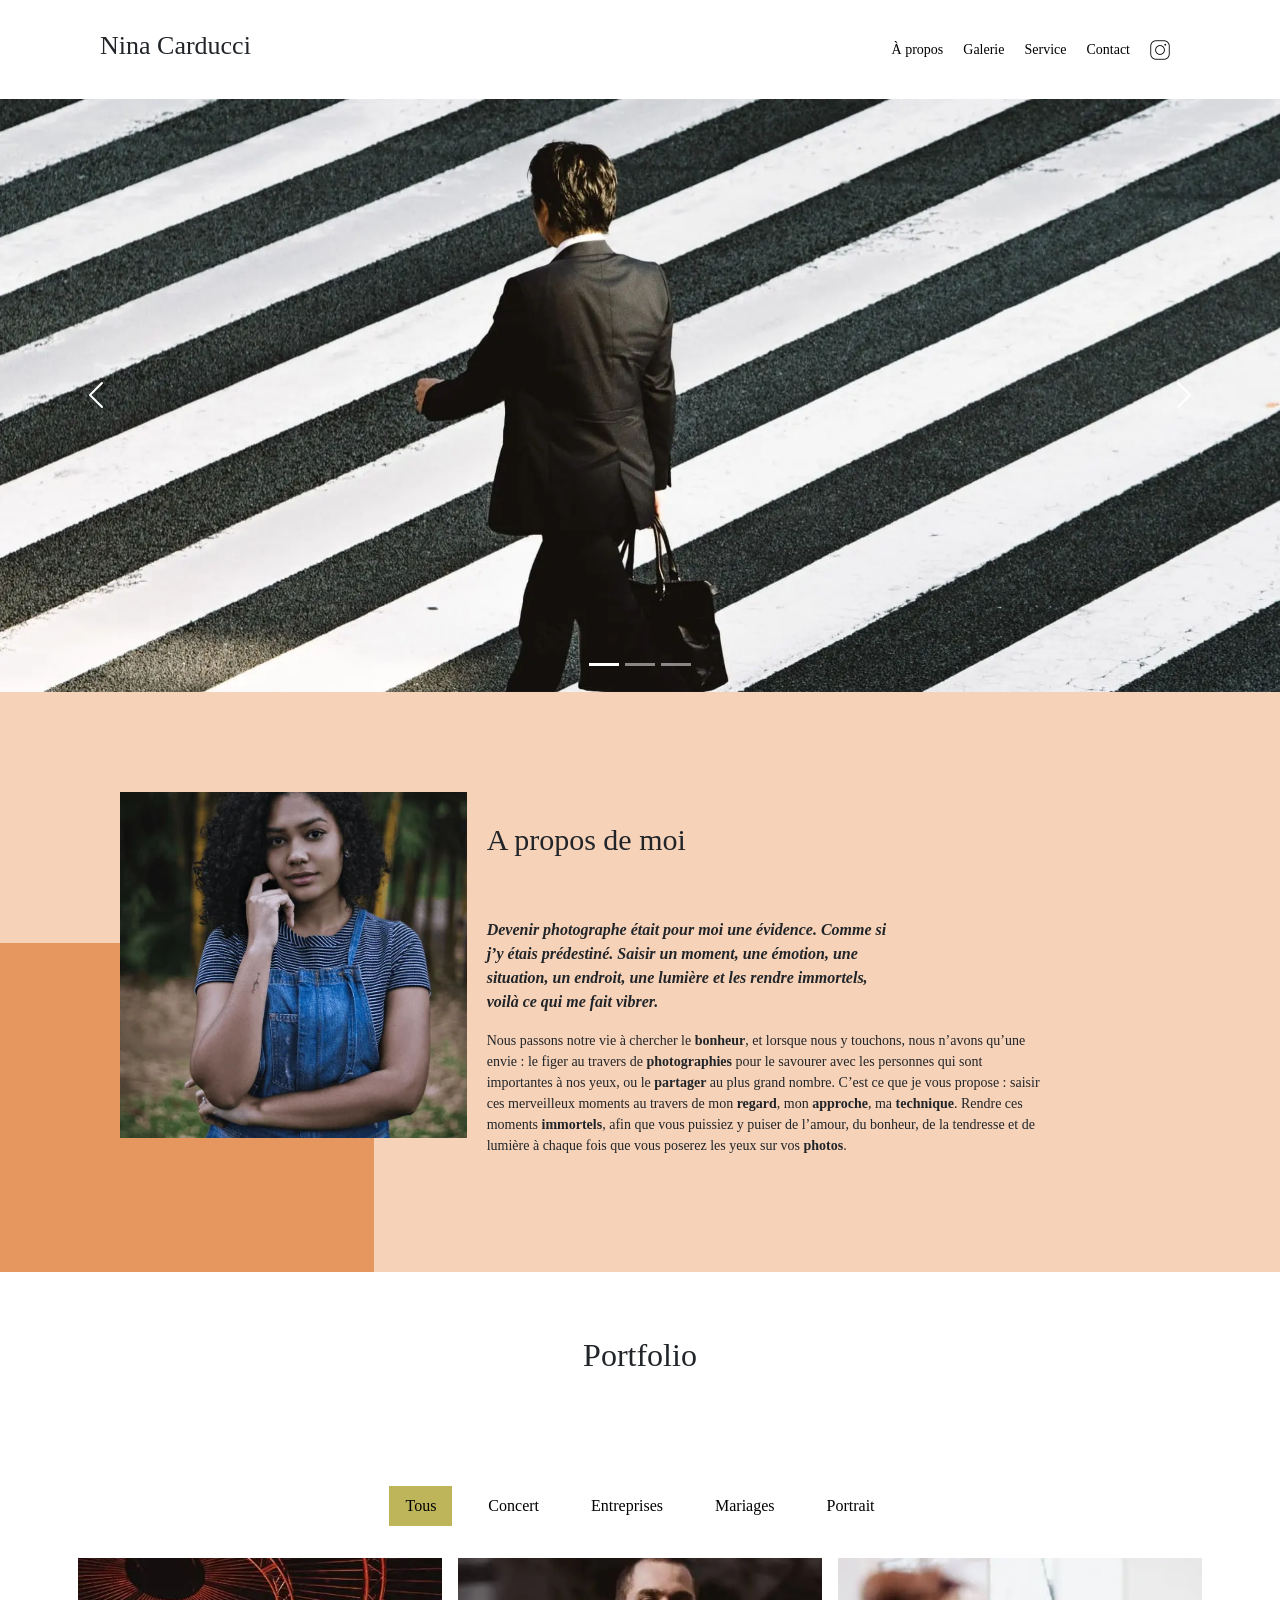
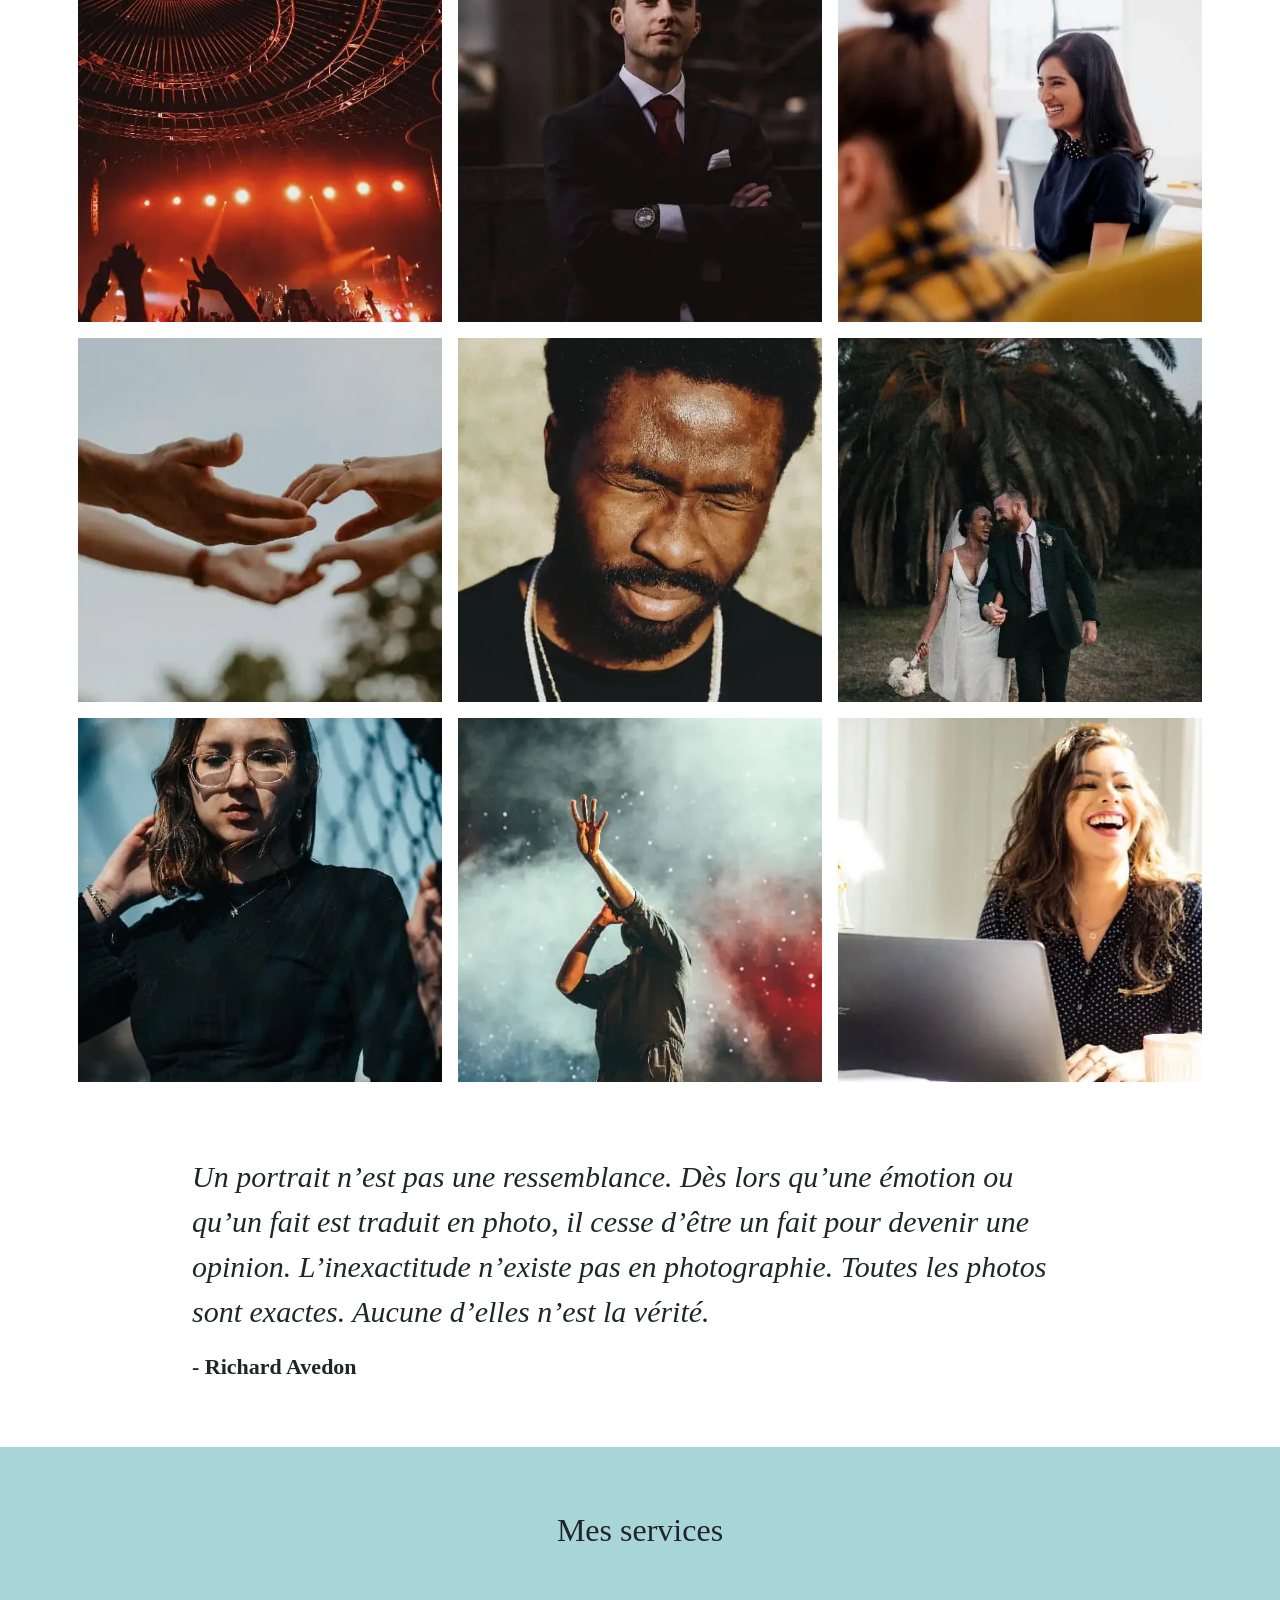
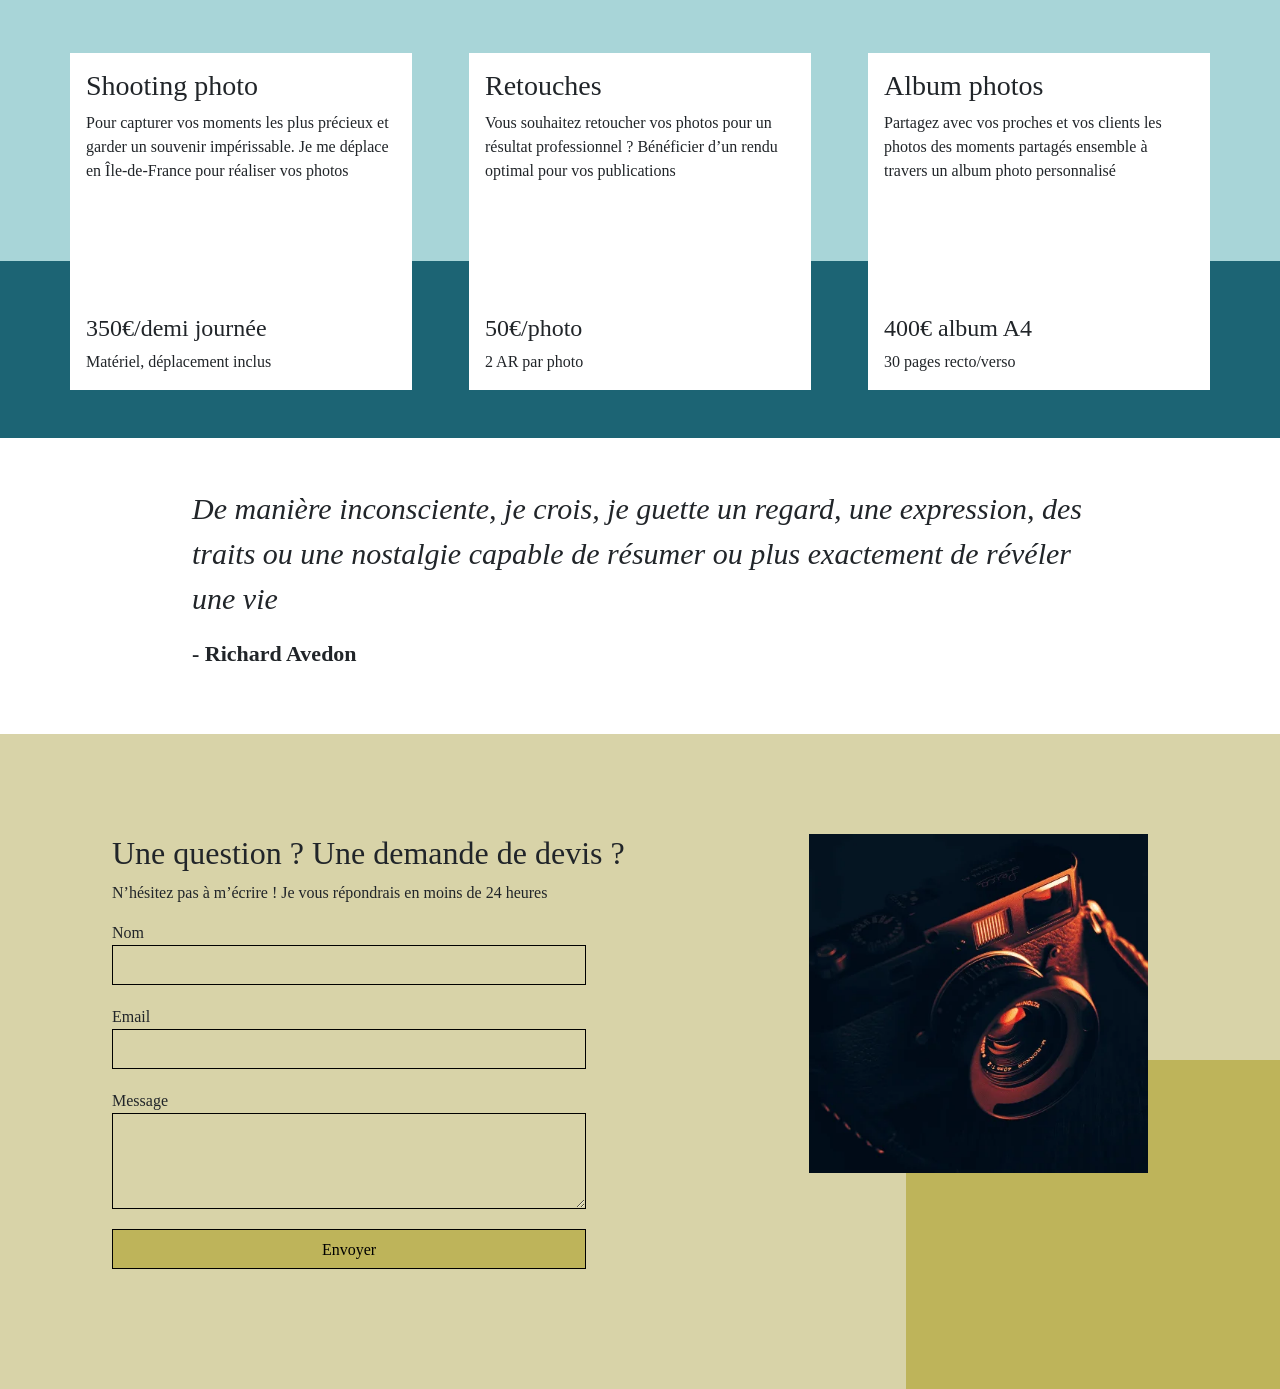
==== commit 59fcb3a7: "fleches pour le contraste" ====
--- a/index.html
+++ b/index.html
@@ -9,7 +9,7 @@
 	<link rel="stylesheet" href="./assets/style.css">
 	<link rel="preconnect" href="https://fonts.googleapis.com">
 	<link rel="preconnect" href="https://fonts.gstatic.com" crossorigin>
-	<link href="https://fonts.googleapis.com/css2?family=Inter&family=Spectral:ital,wght@0,400;1,300;1,400;1,800&display=swap" ref="styles.css" loading="lazy">
+	<link rel="preconnect" href="https://fonts.googleapis.com/css2?family=Inter&family=Spectral:ital,wght@0,400;1,300;1,400;1,800&display=swap">
 	<meta charset="UTF-8">
 	<meta name="twitter:card" content="summary_large_image">
 	<meta name="twitter:title" content="Nina Carducci photographe">
@@ -188,7 +188,6 @@
 			<img src="./assets/images/small-camera.webp" alt="camera">
 		</div>
 	</div>
-</div>
 </footer>
 </body>
-</html>+</html>
--- a/assets/style.css
+++ b/assets/style.css
@@ -76,6 +76,11 @@
 	width: 100%;
 	aspect-ratio: 1/1;
 }
+.carousel span{
+	color: black;
+	/* background-color: white; */
+}
+
 #about-me {
 	flex: 2
 }
